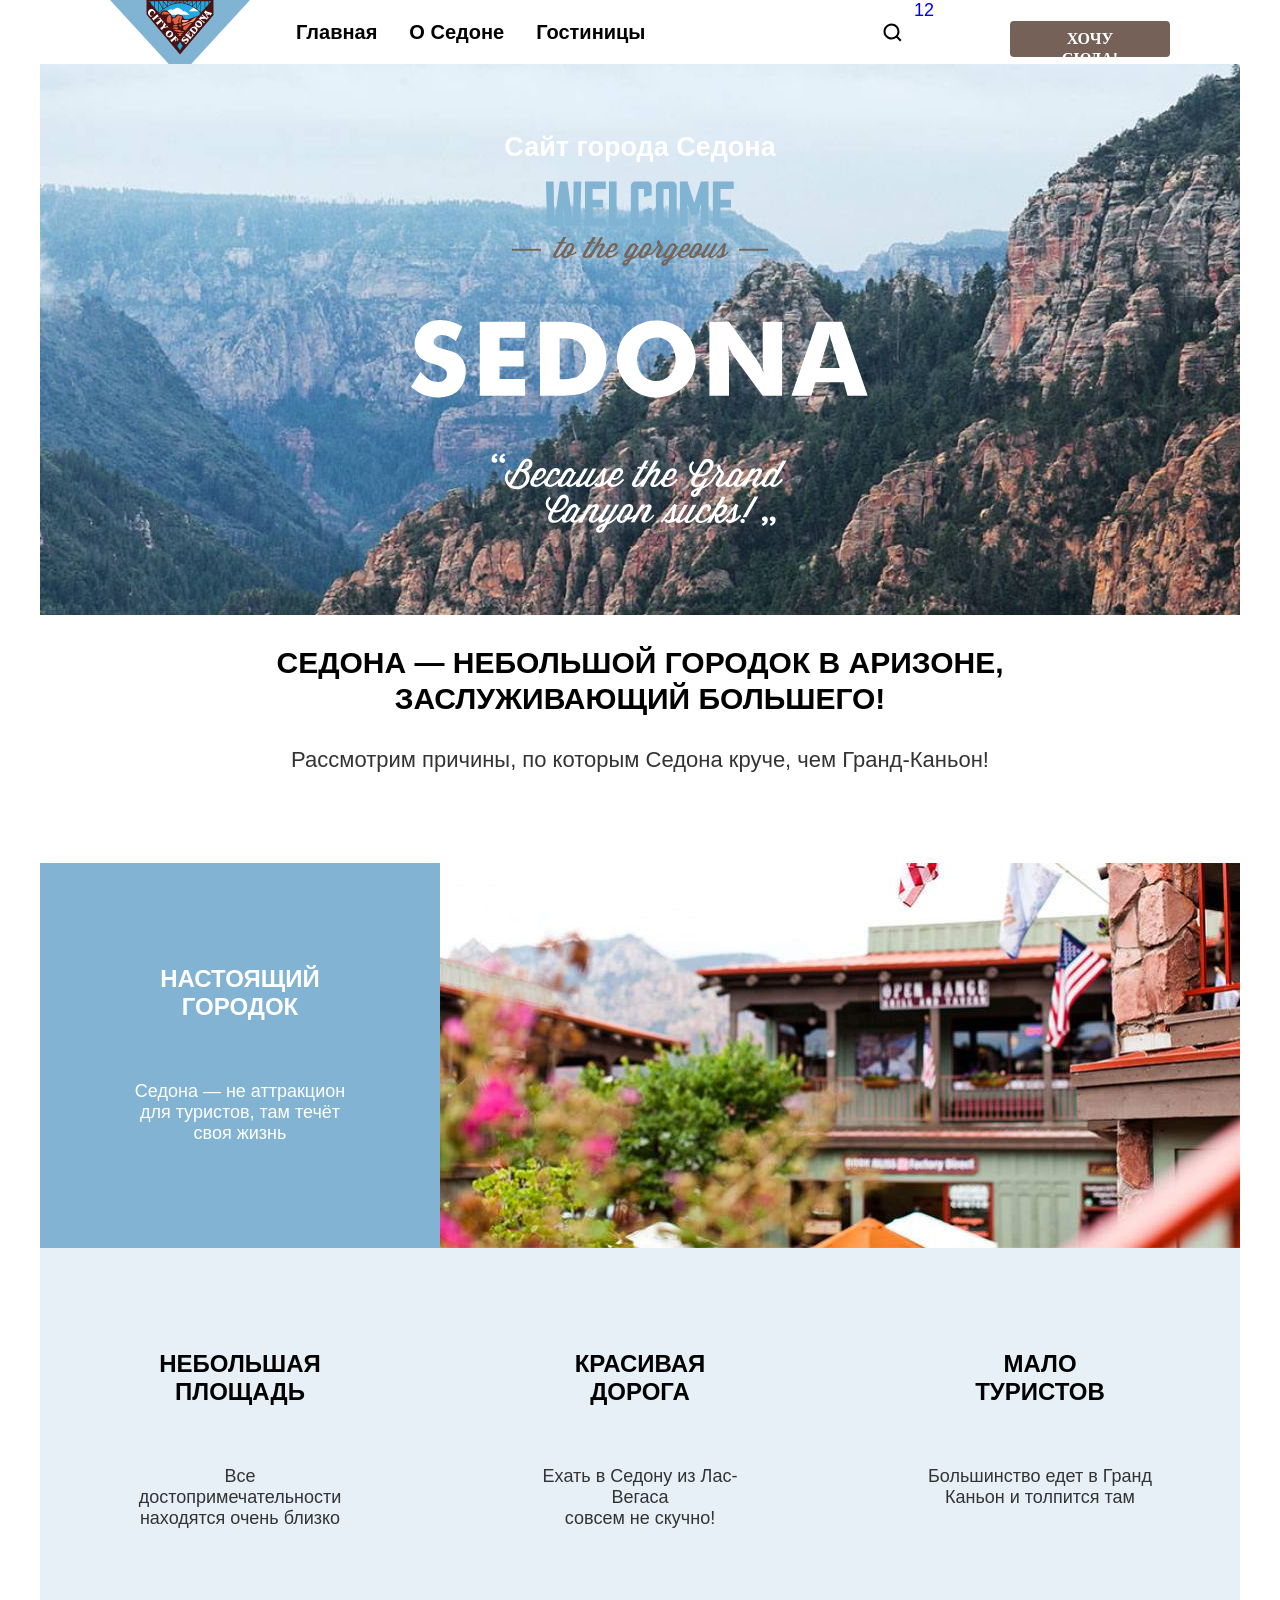
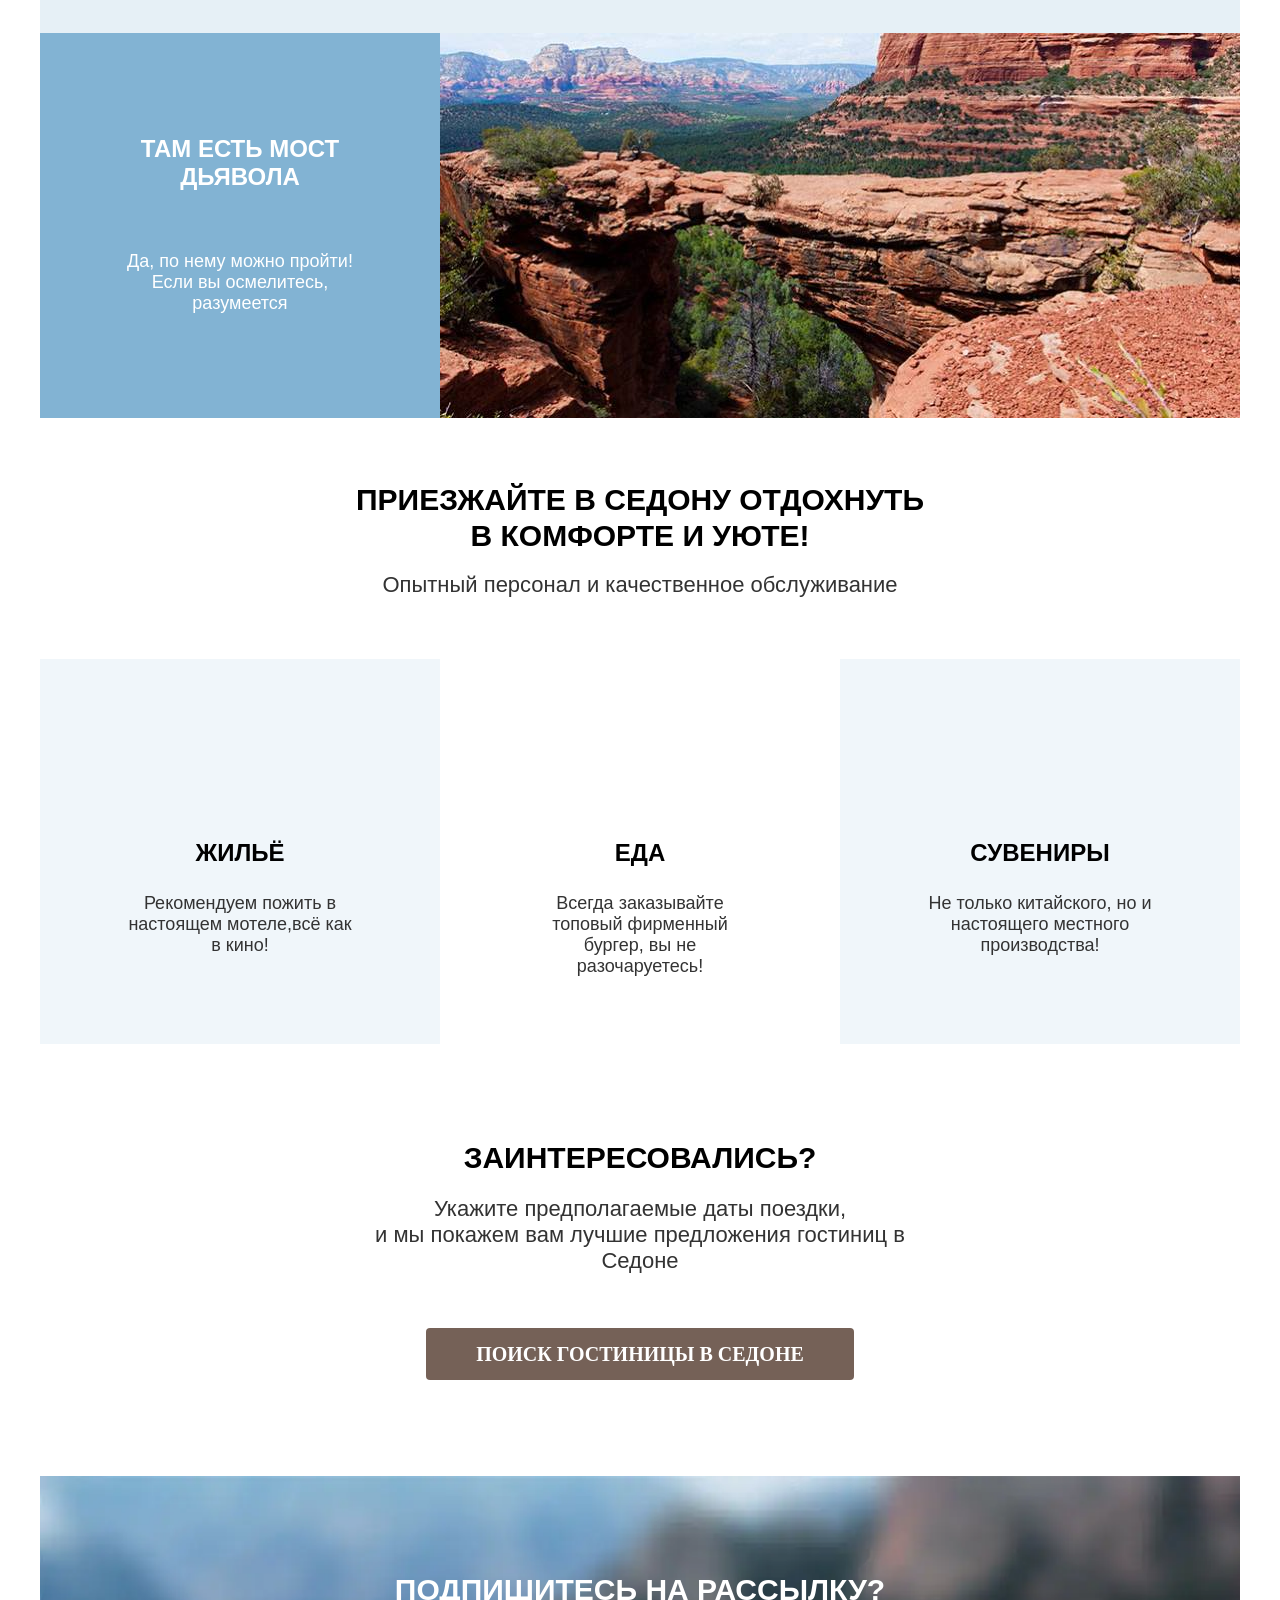
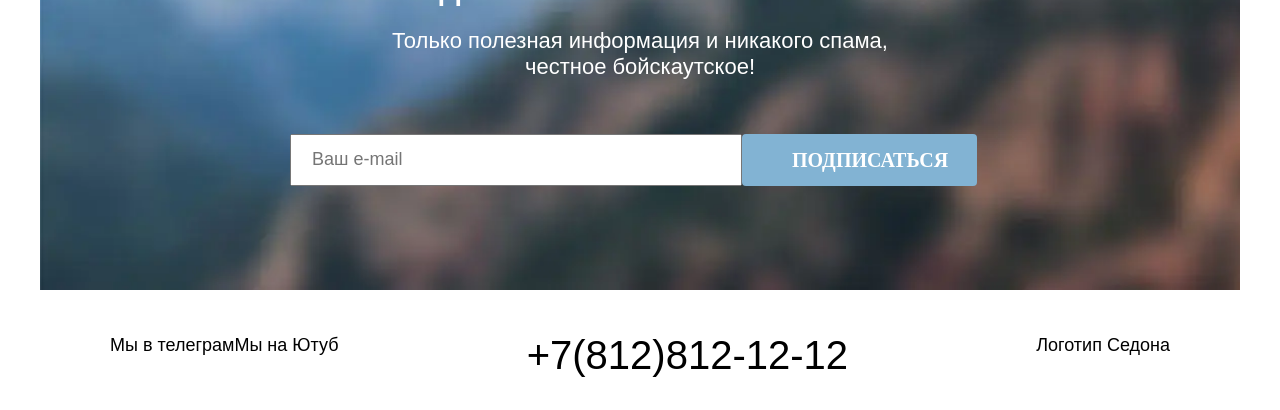
==== index.html @ 761ee935 "Add files via upload" ====
<!DOCTYPE html>
<html lang="ru">

  <head>
    <meta charset="utf-8">
    <title>HTML Academy: Седона</title>
    <link rel="stylesheet" href="styles/styles.css">
  </head>

  <body>

    <!-- Шапка -->

    <div class="page-container">
      <header class="page-header coll">
        <nav class="navigation">
          <a class="header-logo" href="index.html">
            <img class="header-logo-pic" src="images/logo.svg" alt="Логотип Седона" width="138" height="64"></a>

          <!-- навигация -->

          <ul class="navigation-list">
            <li class="navigation-item">
              <a class="navigation-link" href="index.html">Главная</a>
            </li>
            <li class="navigation-item">
              <a class="navigation-link" href="#">О Седоне</a>
            </li>
            <li class="navigation-item">
              <a class="navigation-link" href="catalog.html">Гостиницы</a>
            </li>
          </ul>
          <ul class="navigation-list navigation-user">
            <li>
              <a class="nav navigation-item-search" href="#">
                <span class="visually-hidden">Поиск</span>
              </a>
            </li>
            <li>
              <a class="nav navigation-item-favorite" href="#">
                <span class="navigation-item">12</span>
                <span class="visually-hidden">Избранное</span>
                <span class="visually-hidden">отелей</span>
              </a>
            </li>
          </ul>
        </nav>
        <a class="navigation-button" href="#">Хочу сюда!</a>

      </header>

      <!-- ГЛАВНАЯ-->


      <main class=" main-index main-container">
        <section class="sedona-city">
          <h1 class="visualy-hidden">Сайт города Седона</h1>
          <img class="background-text" src="images/welcometosedona.svg" width="458" height="352"
            alt="Welcome to the gorgeous Sedona, because the Grand Canyon sucks!">
        </section>

        <!-- Причины-->

        <section class="advantages">
          <h2 class="visually-hidden">Преимущества</h2>
          <p class="advantages-title">Седона — небольшой городок в Аризоне,<br>
            заслуживающий большего!</p>
          <p class="advantages-text">Рассмотрим причины, по которым Седона круче, чем Гранд-Каньон!
          </p>
          <ul class="advantages-list">
            <li class="advantages-item">
              <div class="advantages-wrapper">
                <h3 class="advantages-title-sedona">Настоящий городок</h3>
                <p class="advantages-description-title">Седона — не аттракцион для туристов, там течёт своя жизнь</p>
              </div>
              <img class="advantages-picture" src="images/real-city.jpeg" width="800" height="385"
                alt="часть города Седона">
            </li>

            <li class="advantages-item-sedona">
              <div class="advantages-wrapper">
                <h3 class="advantages-sedona">Небольшая площадь</h3>
                <p class="advantages-description">Все достопримечательности<br>находятся очень близко</p>
              </div>
            </li>
            <li class="advantages-item-sedona">
              <div class="advantages-wrapper">
                <h3 class="advantages-sedona">Красивая<br>дорога</h3>
                <p class="advantages-description">Ехать в Седону из Лас-Вегаса<br>совсем не скучно!</p>
              </div>
            </li>

            <li class="advantages-item-sedona">
              <div class="advantages-wrapper">
                <h3 class="advantages-sedona">Мало<br>туристов</h3>
                <p class="advantages-description">Большинство едет в Гранд<br>Каньон и толпится там</p>
              </div>
            </li>

            <li class="advantages-item">
              <div class="advantages-wrapper">
                <h3 class="advantages-title-sedona">Там есть мост дьявола</h3>
                <p class="advantages-description-title">Да, по нему можно пройти!<br>Если вы осмелитесь,<br>разумеется
                </p>
              </div>
              <img class="advantages-picture" src="images/hillsSedona.jpeg" alt="фото каньона" width="800" height="385">
            </li>
          </ul>
        </section>

        <!-- СЕРВИС-->

        <section class="service">
          <h2 class="visually-hidden">Сервис в Седоне</h2>
          <p class="title-call">Приезжайте в Седону отдохнуть<br>в комфорте и уюте!</p>
          <p class="description-call">Опытный персонал и качественное обслуживание</p>
          <ul class="recommend-list">
            <li class="recommend-item">

                <h3 class="recommend-item-list">Жильё</h3>
                <p class="recommend-list-list">Рекомендуем пожить в настоящем мотеле,всё как в кино!</p>

            </li>
            <li class="recommend-item item">

                <h3 class="recommend-item-list">Еда</h3>
                <p class="recommend-list-list">Всегда заказывайте топовый фирменный бургер, вы не разочаруетесь!</p>

            </li>
            <li class="recommend-item">

                <h3 class="recommend-item-list">Сувениры</h3>
                <p class="recommend-list-list">Не только китайского, но и настоящего местного производства!</p>

            </li>
          </ul>
        </section>
        <!-- ПОИСК ГОСТИННИЦ-->


        <section class="interested coll">
          <h2 class="interested-title">Заинтересовались?</h2>
          <p class="interested-text">Укажите предполагаемые даты поездки,<br>и мы покажем вам лучшие предложения
            гостиниц в Седоне</p>
          <button class="button button-search" type="button">Поиск гостиницы в Седоне</button>
        </section>


        <!--ПОДПИСКА НА РАССЫЛКУ-->


        <section class="section-mail section-mail-index">
          <h2 class="mail-title">Подпишитесь на рассылку?</h2>
          <p class="mail-text mail-text-index">Только полезная информация и никакого спама,<br>честное бойскаутское!</p>
          <form class="subscribe-mail" action="https://echo.htmlacademy.ru/" method="post">
            <label class="visually-hidden" for="newsletter-email">Введите ваш e-mail</label>
            <input class="field-email" placeholder="Ваш e-mail" type="email" name="newsletter-email"
              id="newsletter-email" required>
            <button class="button newsletter-button" type="submit">Подписаться</button>
          </form>

        </section>
      </main>


      <!-- ПОДВАЛ-->


      <footer class="page-footer coll">
        <ul class="footer-social-list">
          <li class="footer-social-item">
            <a class="social-footer" href="https://vk.com/htmlacademy">
              <span class="visually-hidden">Мы вконтакте</span>
            </a>
          </li>
          <li class="footer-social-item">
            <a class="social-footer" href=" https://t.me/htmlacademy">
              <span class="visually_hidden">Мы в телеграм</span>
            </a>
          </li>
          <li class="footer-social_item">
            <a class="social-footer" href=" https://www.youtube.com/channel/UChUxTMjJGo-JDRY8pNTGL2g">
              <span class="visually_hidden">Мы на Ютуб</span>
            </a>
          </li>
        </ul>
        <a class="phone-number" href="tel:+78128121212">+7(812)812-12-12</a>
        <a class="page-footer-link" href="https://htmlacademy.ru/intensive/htmlcss">
          <span class="visually_hidden">Логотип Седона</span>
        </a>
      </footer>
    </div>
  </body>

</html>
---- styles/styles.css ----
@font-face {

  font-family: "PT Sans";
  font-style: normal;
  font-weight: 400;
  src: url("../fonts/ptsans-400.woff2")format("woff2");
  font-display: swap;
}

@font-face {
  font-family: "PT Sans";
  font-style: normal;
  font-weight: 700;
  src: url("../fonts/ptsans-700.woff2") format("woff2");
  font-display: swap;
}

html {
  height: 100%
}

body {
  margin: 0;
  min-height: 100%;
  font-family: "PT Sans", sans-serif;
  font-size: 18px;
  line-height: 21px;
  color: #000000;
  background-color: #ffffff;

}

* {
  box-sizing: border-box;
}

.visually-hidden {
  position: absolute;
  width: 1px;
  height: 1px;
  margin: -1px;
  padding: 0;
  border: 0;
  clip: rect(0 0 0 0);
  overflow: hidden;
}

.coll {
  padding-right: 70px;
  padding-left: 70px;
}

.page-container {
  display: flex;
  flex-direction: column;
  width: 1200px;
  min-height: 100%;
  margin: 0 auto;
}

.main-container .main-index {
  color: #ffffff;
  flex-grow: 1;
  display: flex;
  margin: 0 auto;
  width: 1200px;

}


/*Хэдер*/

.page-header {
  color: #000000;
  background: #FFFFFF;
  display: flex;
  width: 100%;
  align-items: center;

}


.page-header a {
  text-decoration: none;
}

.header-logo {
  display: block;
  margin-right: 30px;
  height: 64px;
}


.header-logo-pic {
  display: block;
  width: 140px;
  height: 70px;
  object-fit: contain;
}

.background-text {
  display: block;
  width: 458px;
  height: 352px;
  margin: 0 auto;

}

/*навигация*/

.navigation {
  display: flex;
  margin: 0;
  padding: 0;
  width: 880px;

}

.navigation-list {
  display: flex;
  flex-wrap: wrap;
  max-width: 600px;
  margin: 0;
  padding: 0;
  list-style: none;
}

.navigation-list .navigation-user {
  min-width: 20px;
  min-height: 20px;
  padding: 22px 12px;
  background-repeat: no-repeat;
  background-position: center;
}

.navigation-user {
  width: 120px;
  max-width: 180px;
  margin-left: auto;

}


.navigation-link {
  display: block;
  font-size: 20px;
  line-height: 24px;
  font-weight: 700;
  color: #000000;
  text-align: center;
  text-decoration: none;
  padding: 20px 16px;
}

.navigation-icon {
  position: absolute;
  top: 0;
  right: 0;
  bottom: 0;
  left: 0;
  margin: auto;
  fill: #dbdbdb;
}

.nav {
  display: block;
  width: 44px;
  height: 64px;
  margin: 0;
  margin-left: auto;
}

.navigation-item-search {

  background-image: url("../images/search.svg");
  background-repeat: no-repeat;
  background-position: center;
}

.navigation-item-favorite {
  display: block;
  background-image: url("../images/heart.svg");
  background-repeat: no-repeat;
  background-position: center;
}

/*Хочу Сюда*/

.navigation-button {
  display: block;
  font-family: "PT Sans";
  background-color: #756157;
  color: #ffffff;
  text-decoration: none;
  font-size: 16px;
  line-height: 20px;
  text-align: center;
  font-weight: 700;
  text-transform: uppercase;
  width: 160px;
  height: 36px;
  padding: 8px 34px;
  margin-top: 14px;
  border-radius: 4px;
  margin-left: auto;

}



/*Фото седона*/

.sedona-city {
  display: block;
  color: #ffffff;
  background-color: #253239;
  background-image: url("../images/mainpic.jpeg");
  background-size: cover;
  background-repeat: no-repeat;
  text-align: center;
  padding: 51px 0 82px;
  margin: 0 auto;
}


/*Список преимуществ*/


.advantages-title {
  font-size: 30px;
  line-height: 36px;
  font-weight: 700;
  text-transform: uppercase;
  text-align: center;
}


.advantages-item {
  background-color: #82B3D3;
  display: flex;


}

.advantages-wrapper {
  width: 400px;
  height: 385px;
  margin: 0 auto;
  padding: 102px 85px
}

.advantages-list {
  margin: 0;
  padding: 0;
  display: flex;
  flex-wrap: wrap;
  justify-content: space-between;
  list-style-type: none;
}

.advantages-item-sedona {
  background-color: #83B3D333;
  color: #000000;
  font-size: 24px;
  font-weight: 700;
  line-height: 28px;
  text-align: center;
  text-transform: uppercase;
  width: 400px;
  height: 385px;
}

.advantages-sedona {
  color: #000000;
  font-size: 24px;
  font-weight: 700;
  line-height: 28px;
  text-align: center;
  text-transform: uppercase;
  margin-bottom: 60px;
  margin-top: 0;
}

.advantages-title-sedona {
  color: #ffffff;
  font-size: 24px;
  font-weight: 700;
  line-height: 28px;
  text-align: center;
  text-transform: uppercase;
  margin-bottom: 60px;
  margin-top: 0;
}

.advantages-text {
  color: #333333;
  font-size: 22px;
  line-height: 26px;
  text-align: center;
  margin-bottom: 90px;
}

.advantages-description {
  color: #333333;
  font-size: 18px;
  font-weight: 400;
  line-height: 21px;
  text-align: center;
  text-transform: none;
  margin: 0;
  padding: 0;
}

.advantages-description-title {
  color: #ffffff;
  font-size: 18px;
  line-height: 21px;
  text-align: center;
  margin-top: 0;
  margin-bottom: 0;
}


/*приезжайте отдохнуть*/

.title-call {
  color: #000000;
  font-size: 30px;
  line-height: 36px;
  font-weight: 700;
  text-align: center;
  text-transform: uppercase;
  padding: 0;
  margin-top: 64px;
  margin-bottom: 20px;
}

.description-call {
  color: #333333;
  font-size: 22px;
  font-weight: 26px;
  text-align: center;
  padding: 0;
  margin-top: 0;
  margin-bottom: 64px;
}

/*список рекомендаций*/


.recommend-list {
  display: flex;
  margin: 0;
  padding: 0;
  list-style: none;
}

.recommend-item {
  background-color: #83B3D31F;
  width: 400px;
  height: 385px;
  margin: 0;
  padding: 81px 85px;
}

.item {
  background-color: #ffffff;
}

.recommend-list-list {
  color: #333333;
  font-size: 18px;
  font-weight: 21px;
  text-align: center;
  margin: 0;
  padding: 0;
}

.recommend-item-list {

  font-size: 24px;
  font-weight: 28px;
  text-align: center;
  text-transform: uppercase;
  margin: 0;
  margin-top: 102px;
  margin-bottom: 30px;
}

/*Заинтересовались?*/

.interested {
  margin: 0 auto;
  width: 700px;
  padding-top: 96px;
  padding-bottom: 96px;
}


.interested-title {
  font-weight: 700;
  font-size: 30px;
  line-height: 36px;
  text-align: center;
  text-transform: uppercase;
  margin-top: 0;
  margin-bottom: 20px;
}

.interested-text {
  color: #333333;
  font-size: 22px;
  line-height: 26px;
  text-align: center;
  margin-top: 0;
  margin-bottom: 54px;
}

.button-search {
  display: block;
  font-family: "PT Sans";
  background-color: #756157;
  color: #ffffff;
  font-weight: 700;
  font-size: 20px;
  line-height: 36px;
  text-align: center;
  text-transform: uppercase;
  margin: 0 auto;
  padding: 8px 50px;
  border: none;
}



/* Подписка на рассылку */


.section-mail {
  display: block;
  background-color: #ffffff;
  padding-top: 96px;
  padding-bottom: 104px;
  text-align: center;

}



.section-mail-index {
  background-image: url("../images/backgroundmain.jpg");
  background-color: #404b50;
  color: #ffffff;
  background-size: cover;
  background-repeat: no-repeat;
}


.mail-title {
  font-weight: 700;
  font-size: 30px;
  line-height: 36px;
  text-align: center;
  text-transform: uppercase;
  margin-top: 0;
  margin-bottom: 20px;
}

.mail-text {
  color: #333333;
  font-size: 22px;
  line-height: 26px;
  text-align: center;
  margin-top: 0;
  margin-bottom: 54px;
}

.mail-text-index {
  color: #ffffff;
}

.subscribe-mail-catalog {
  font-weight: 700;
  font-size: 20px;
  line-height: 36px;
  text-align: center;
  text-transform: uppercase;
}

.field-email-catalog {
  color: #82B3D3;
  font-size: 18px;
  line-height: 24px;
  margin: 0 auto;
}


.subscribe-mail {

  display: flex;
  margin: 0 auto;
  color: #ffffff;
  font-weight: 700;
  font-size: 20px;
  line-height: 36px;
  text-align: center;
  text-transform: uppercase;
  width: 700px;
}

.field-email {

  padding: 12px 20px;
  font-family: inherit;
  color: #F2F2F2;
  font-size: 18px;
  line-height: 24px;
  width: 452px;
  height: 52px;
}

/*Кнопка подписаться*/

.newsletter-button {
  font-family: "PT Sans";
  color: #ffffff;
  background-color: #82B3D3;
  font-size: 20px;
  line-height: 36px;
  text-align: center;
  text-transform: uppercase;
  width: 235px;
  height: 52px;
  padding: 8px 50px;


}

/*Подвал*/

.page-footer {
  display: flex;
  justify-content: space-between;
  padding-bottom: 35px;
  padding-top: 45px;

}

.footer-social-list {
  display: flex;
  flex-wrap: wrap;
  list-style: none;
  margin: 0;
  padding: 0;
}

.page-footer a {
  color: #000000;
  text-decoration: none;
}


.phone-number {
  color: #000000;
  font-size: 40px;
  line-height: 40px;
  justify-content: center;
}




/*КАТАЛОГ*/

/* главная */


.page-container-catalog {
  background-image: url(../images/backgroundmain.jpg);
  background-color: #253239;
  color: #ffffff;
  background-size: cover;
  background-repeat: no-repeat;
  padding: 35px 70px 70px;
}

.inner-header-title {
  color: #ffffff;
  font-weight: 700;
  font-size: 60px;
  line-height: 78px;
  margin-top: 0;
  margin-bottom: 8px;

}

/* хлебные крошки */


.breadcrumbs {
  display: flex;
  flex-wrap: wrap;
  align-items: center;
  margin: 0;
  padding: 0;
  list-style: none;
}

.breadcrumbs-link {

  font-size: 16px;
  line-height: 21px;
  margin-right: 28px;

}


/* фильтры поиска жилья */

.filter-columns {
  display: flex;
  gap: 40px 70px;
  align-items: flex-start;

}


.filter-wrapper-right {
  justify-content: space-between;
  width: 549px;
  margin-left: auto;

}

.catalog-filter-title {
  font-size: 20px;
  font-weight: 700;
  line-height: 24px;
  padding-top: 40px;
  padding-bottom: 32px;

}


.catalog-products-list {
  list-style: none;
  margin: 0;
  padding: 0;
}

.catalog-item {
  font-size: 18px;
  line-height: 23px;
  margin-bottom: 16px;
}

.catalog-filter {
  display: flex;
  gap: 70px;

}

.catalog-filter-group {
  width: 228px;
  margin: 0;
  padding: 0;
  border: none;
}

.number {
  color: #000000;
  font-size: 18px;
  line-height: 24px;
  font-weight: 700;

}


/* НАЙДЕНО ГОСТИННИЦ */

.catalog-product {
  display: flex;
  justify-content: space-between;
  margin: 0;
  padding-top: 50px;
}

/*Кнопки каталога*/


.catalog-search {
  color: #000000;
  font-size: 30px;
  font-weight: 700;
  line-height: 36px;
  text-transform: uppercase;
  margin-top: 0;
  margin-right: auto;
}

.select-control {
  font-family: inherit;
  font-size: 18px;
  line-height: 21px;
  color: #333333;
  width: 292px;
  height: 49px;
  margin-right: 70px;
  padding: 14px 20px;
  background-repeat: no-repeat;
  border-radius: 4px;
}


/*список гостинниц*/


.product-card-list {
  padding: 50px 60px;
}


.product-list {
  display: grid;
  grid-template-columns: repeat(3, 340px);
  gap: 20px;
  list-style: none;
  margin: 0;
  padding: 0;
}

.product-card {
  display: grid;
  grid-template-columns: 140px 140px;
  grid-template-rows: 212px 1fr auto;
  gap: 16px 20px;
  border-radius: 4px;
  padding: 20px;

}

.product-card-title {
  color: #000000;
  font-size: 24px;
  font-weight: 700;
  line-height: 28px;
  text-decoration: none;
  margin: 0;
}

.product-card-name {
  margin: 0;
  font-size: 18px;
  font-weight: 400;
  line-height: 21px;

}

.product-card b {
  margin: 0;
  color: #333333;
  font-size: 18px;
  font-weight: 400;
  line-height: 21px;
  text-align: right;
}

.product-card h2 {
  color: #000000;
  text-decoration: none;
}

.product-card a {
  color: #ffffff;
  text-decoration: none;
  grid-column: 1/-1;
}

.rating {
  grid-column: 2 / 3;
  margin: 0;
  padding: 8px 22px;
  font-size: 16px;
  line-height: 20px;
  color: #333333;
  text-transform: uppercase;
  text-align: center;
  background-color: #E5E5E5;
  border-radius: 4px;
}


.card-img {
  display: block;
  width: 300px;
  height: 212px;
  object-fit: contain;
  order: -1;
}


/*кнопки отелей*/


.button {

  display: block;
  font-family: "PT Sans";
  font-weight: 700;
  color: #ffffff;
  text-decoration: none;
  text-transform: uppercase;
  border: none;
  border-radius: 4px;
  cursor: pointer;
}

.catalog-reset-btn {
  font-family: "PT Sans", sans-serif;
  font-size: 16px;
  line-height: 20px;
  padding: 8px 50px;
  background-color: transparent;
}

.catalog-submit-btn {
  display: block;
  padding: 8px 50px;
  font-family: "PT Sans", sans-serif;
  font-size: 16px;
  line-height: 20px;
  font-weight: 700;
  text-align: center;
  background-color: #82B3D3;
  text-transform: uppercase;
  text-decoration: none;
  border: none;
  cursor: pointer;
}



.hotel-details-button {
  display: block;
  font-family: "PT Sans";
  color: #ffffff;
  font-size: 16px;
  line-height: 20px;
  font-weight: 700;
  text-align: center;
  text-transform: uppercase;
  background-color: #756157;
  width: 140px;
  height: 36px;
  padding: 8px 26px;
  border: 0;
  grid-column-start: 2;
  grid-row-start: 4;

}

.catalog-form-button {
  display: flex;
  flex-direction: column;
  row-gap: 32px;
  width: 191px;
  margin-top: 56px;
}

.hotel-add-favorites {
  display: block;
  font-family: "PT Sans";
  color: #ffffff;
  background-color: #82B3D3;
  font-size: 16px;
  line-height: 20px;
  font-weight: 700;
  text-transform: uppercase;
  width: 140px;
  height: 36px;
  grid-column-start: 2;
  grid-row-start: 4;
}

.hotel-add-favorites-checked {
  display: block;
  font-family: "PT Sans";
  color: #ffffff;
  font-size: 16px;
  line-height: 20px;
  font-weight: 700;
  text-align: center;
  text-transform: uppercase;
  background-color: #7DB54F;
  width: 140px;
  height: 36px;
}


/*ПАГИНАЦИЯ*/
.pagination {
  display: flex;
  flex-wrap: wrap;
  margin: 0;
  padding: 0;
  color: #ffffff;
  list-style: none;
}

.pagination-link {
  display: block;
  box-sizing: border-box;
  min-width: 60px;
  height: 60px;
  padding: 12px 10px;
  font-size: 20px;
  line-height: 36px;
  font-weight: 700;
  color: var(--text-color-contrast);
  text-decoration: none;
  text-align: center;
  border-radius: 4px;
  background-color: #82B3D3;

}

.pagination-link-current {
  background-color: #f2f2f2;
}

.pagination-item {
  margin: 0;
  padding: 0;
  margin-right: 8px;
}
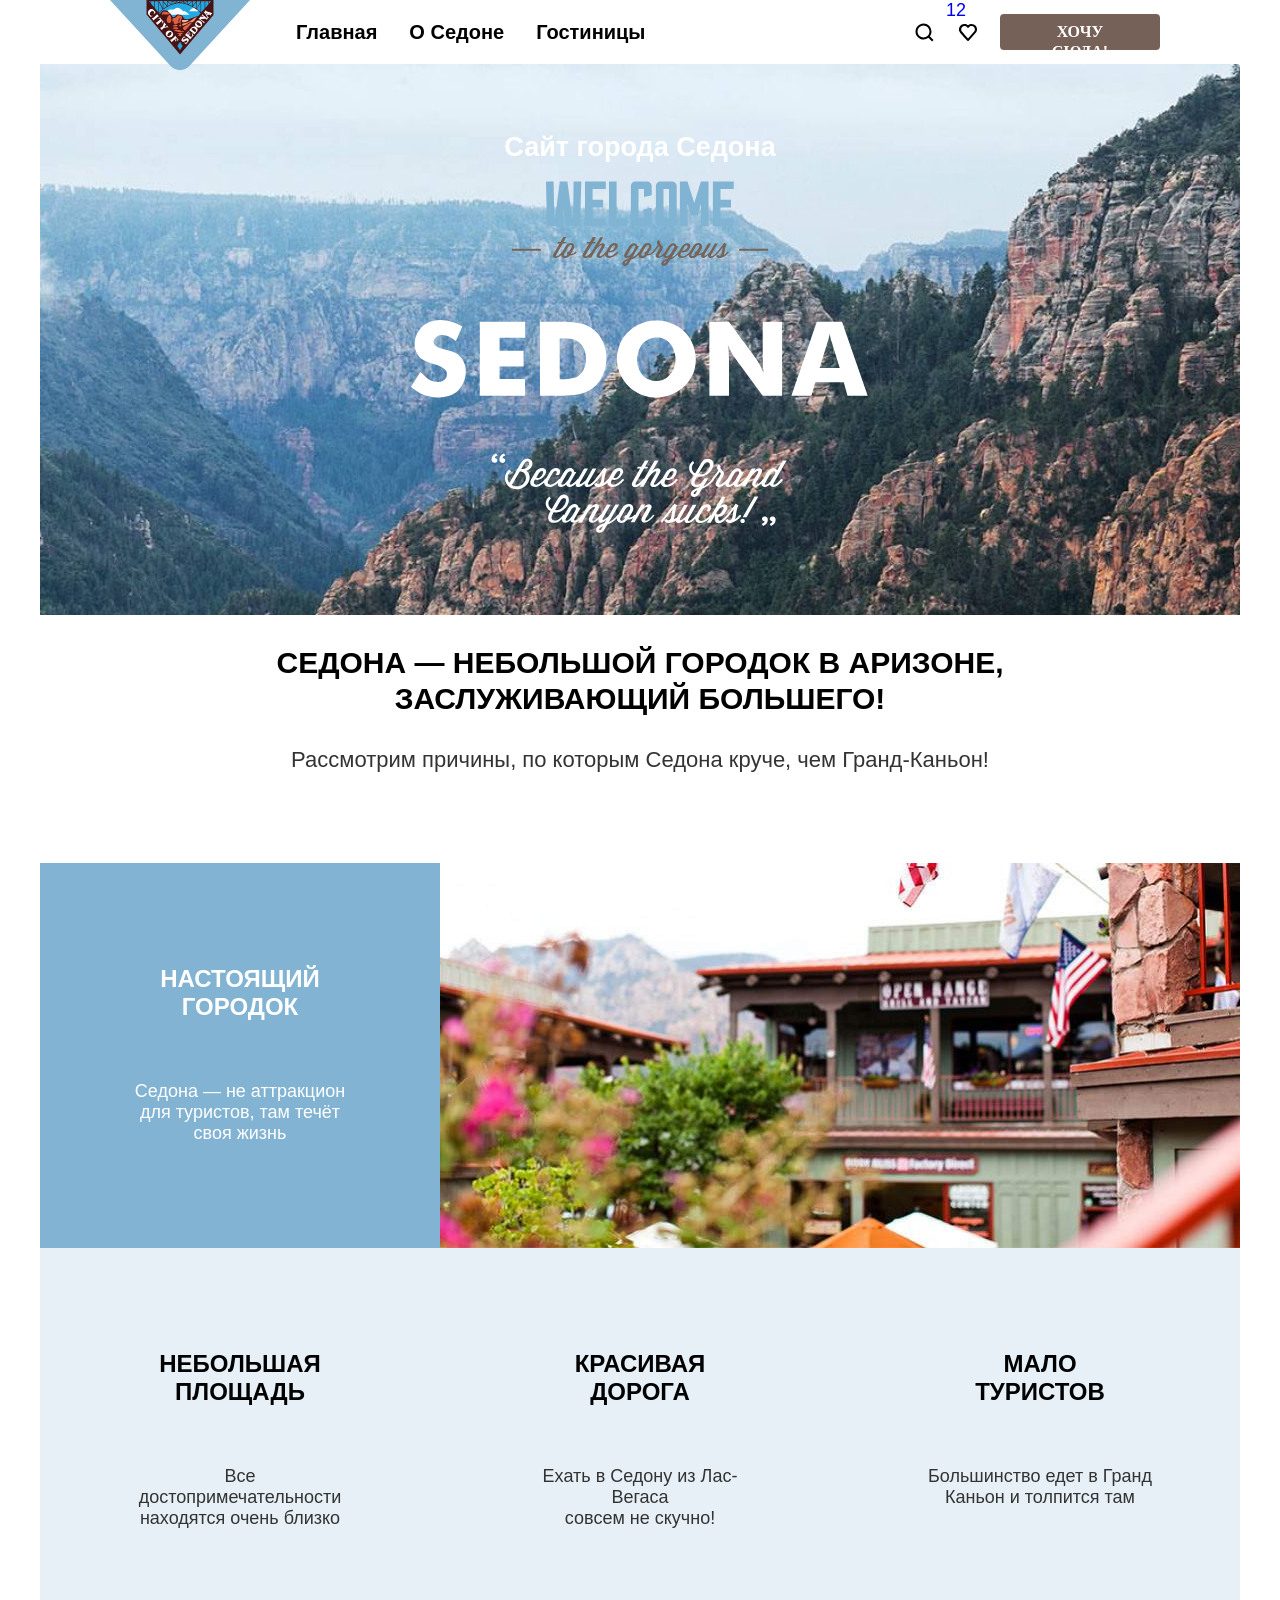
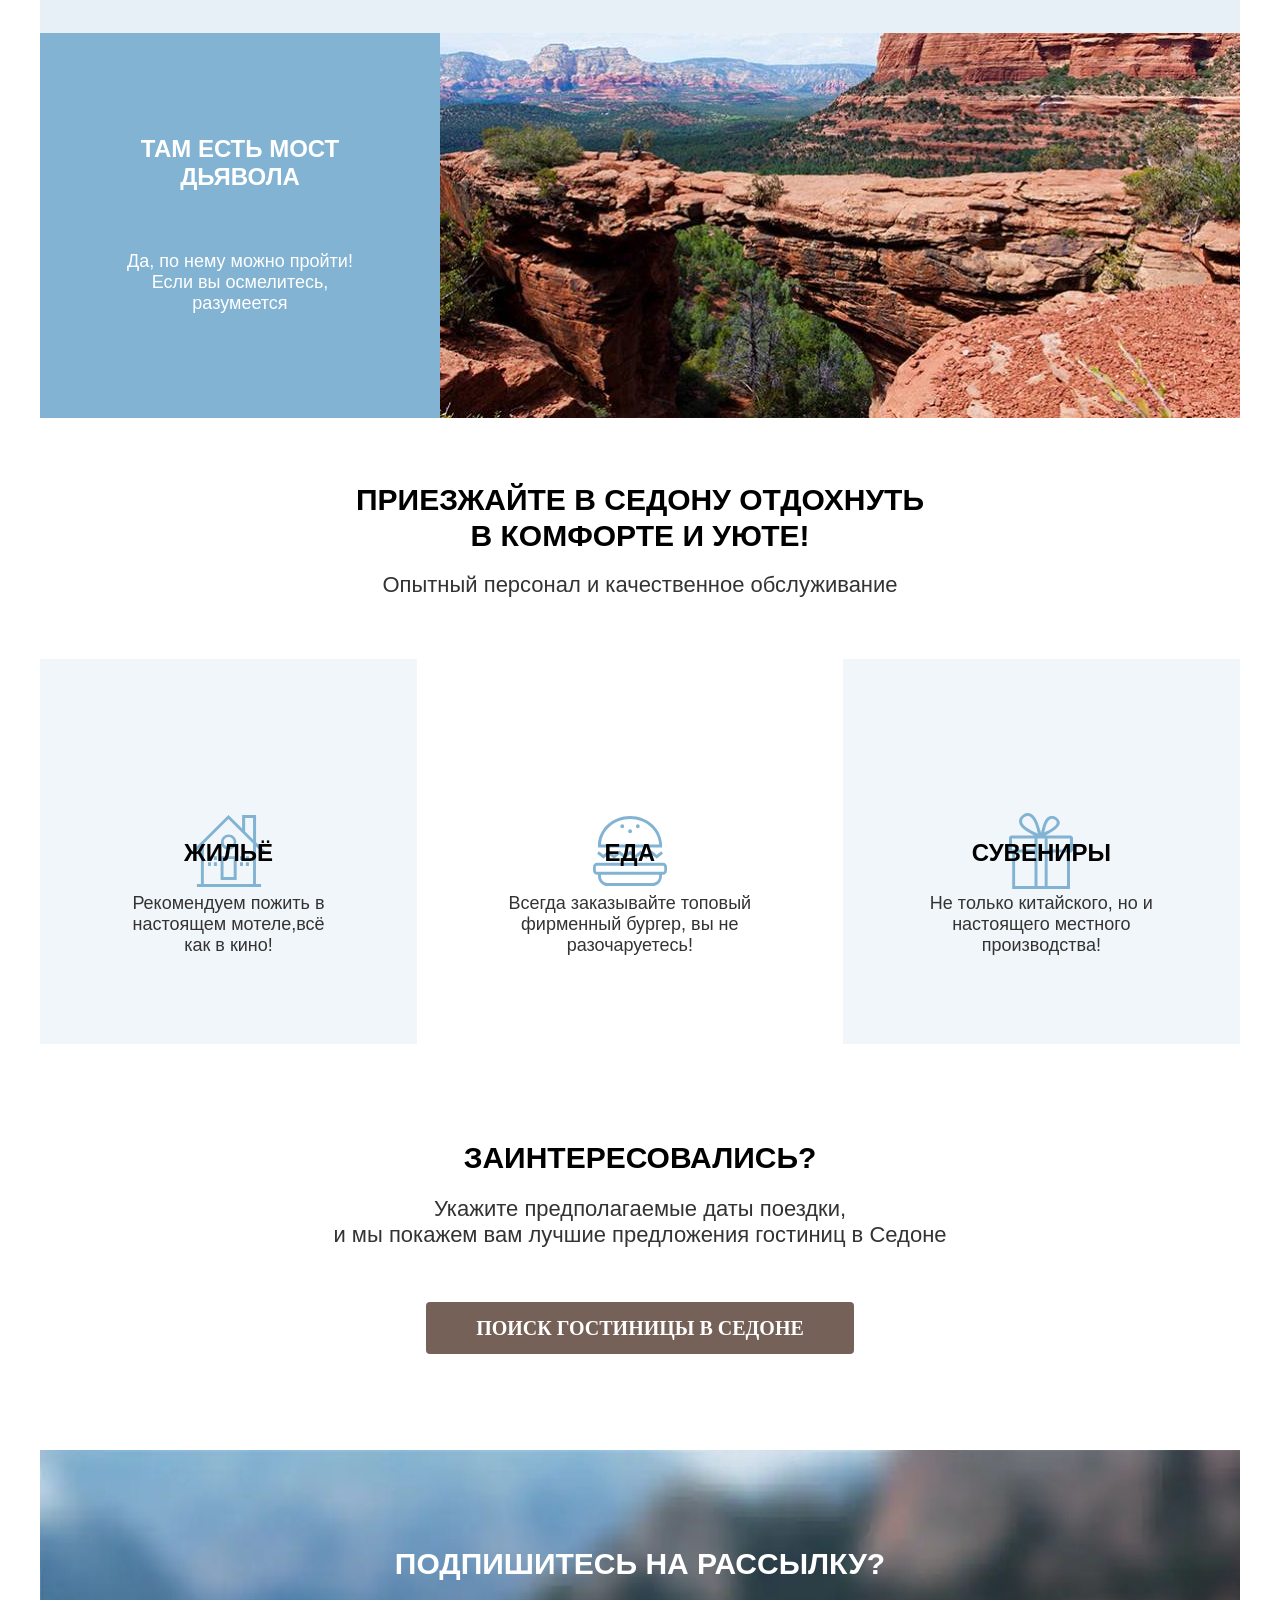
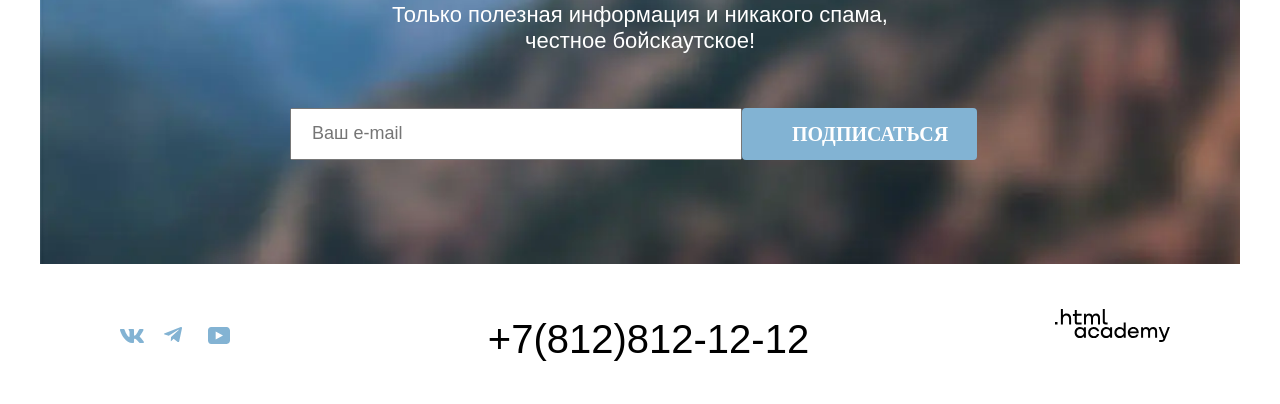
==== commit ebf4286a: "добавляет разметку страниц на гридах и дек.эл." ====
--- a/index.html
+++ b/index.html
@@ -70,7 +70,9 @@
           <ul class="advantages-list">
             <li class="advantages-item">
               <div class="advantages-wrapper">
-                <h3 class="advantages-title-sedona">Настоящий городок</h3>
+                <h3 class="advantages-title-sedona">Настоящий городок
+
+                </h3>
                 <p class="advantages-description-title">Седона — не аттракцион для туристов, там течёт своя жизнь</p>
               </div>
               <img class="advantages-picture" src="images/real-city.jpeg" width="800" height="385"
@@ -115,22 +117,22 @@
           <p class="title-call">Приезжайте в Седону отдохнуть<br>в комфорте и уюте!</p>
           <p class="description-call">Опытный персонал и качественное обслуживание</p>
           <ul class="recommend-list">
-            <li class="recommend-item">
-
-                <h3 class="recommend-item-list">Жильё</h3>
-                <p class="recommend-list-list">Рекомендуем пожить в настоящем мотеле,всё как в кино!</p>
-
-            </li>
-            <li class="recommend-item item">
-
-                <h3 class="recommend-item-list">Еда</h3>
-                <p class="recommend-list-list">Всегда заказывайте топовый фирменный бургер, вы не разочаруетесь!</p>
-
-            </li>
-            <li class="recommend-item">
-
-                <h3 class="recommend-item-list">Сувениры</h3>
-                <p class="recommend-list-list">Не только китайского, но и настоящего местного производства!</p>
+            <li class="recommend-item recommend-home">
+
+              <h3 class="recommend-item-list">Жильё</h3>
+              <p class="recommend-list-list">Рекомендуем пожить в настоящем мотеле,всё как в кино!</p>
+
+            </li>
+            <li class="recommend-item item recommend-food">
+
+              <h3 class="recommend-item-list">Еда</h3>
+              <p class="recommend-list-list">Всегда заказывайте топовый фирменный бургер, вы не разочаруетесь!</p>
+
+            </li>
+            <li class="recommend-item recommend-gift">
+
+              <h3 class="recommend-item-list">Сувениры</h3>
+              <p class="recommend-list-list">Не только китайского, но и настоящего местного производства!</p>
 
             </li>
           </ul>
@@ -140,8 +142,7 @@
 
         <section class="interested coll">
           <h2 class="interested-title">Заинтересовались?</h2>
-          <p class="interested-text">Укажите предполагаемые даты поездки,<br>и мы покажем вам лучшие предложения
-            гостиниц в Седоне</p>
+          <p class="interested-text">Укажите предполагаемые даты поездки,<br>и мы покажем вам лучшие предложения гостиниц в Седоне</p>
           <button class="button button-search" type="button">Поиск гостиницы в Седоне</button>
         </section>
 
@@ -169,24 +170,38 @@
       <footer class="page-footer coll">
         <ul class="footer-social-list">
           <li class="footer-social-item">
-            <a class="social-footer" href="https://vk.com/htmlacademy">
+            <a class="social-footer social-footer-vk" href="https://vk.com/htmlacademy">
+              <svg xmlns="http://www.w3.org/2000/svg" width="24" height="14" fill="none" viewBox="0 0 24 14">
+                <path fill="#83b3d3" fill-rule="evenodd"
+                  d="M23.45.95c.17-.55 0-.95-.8-.95h-2.62c-.67 0-.98.35-1.14.73 0 0-1.34 3.2-3.23 5.27-.61.6-.89.8-1.22.8-.17 0-.42-.2-.42-.74V.95c0-.66-.18-.95-.74-.95H9.15c-.42 0-.67.3-.67.6 0 .61.95.76 1.05 2.5v3.8c0 .84-.16.99-.5.99-.88 0-3.05-3.21-4.33-6.89-.25-.71-.5-1-1.17-1H.9C.15 0 0 .35 0 .73c0 .68.89 4.07 4.14 8.55C6.32 12.34 9.38 14 12.16 14c1.67 0 1.88-.37 1.88-1v-2.32c0-.73.16-.88.69-.88.38 0 1.05.2 2.61 1.67C19.11 13.22 19.4 14 20.41 14h2.62c.75 0 1.13-.37.91-1.1-.24-.72-1.09-1.77-2.21-3.02-.62-.7-1.53-1.47-1.81-1.86-.4-.49-.28-.7 0-1.14 0 0 3.2-4.43 3.53-5.93"
+                  clip-rule="evenodd" />
+              </svg>
               <span class="visually-hidden">Мы вконтакте</span>
             </a>
           </li>
           <li class="footer-social-item">
-            <a class="social-footer" href=" https://t.me/htmlacademy">
-              <span class="visually_hidden">Мы в телеграм</span>
+            <a class="social-footer social-footer-tg" href=" https://t.me/htmlacademy">
+              <svg xmlns="http://www.w3.org/2000/svg" width="18" height="16" fill="none" viewBox="0 0 18 16">
+                <path fill="#83b3d3"
+                  d="M16.79.1.84 6.25c-1.09.43-1.08 1.04-.2 1.31l4.1 1.28 9.47-5.98c.44-.27.85-.12.52.18L7.05 9.96l-.28 4.22c.41 0 .6-.19.83-.41l1.99-1.93 4.13 3.05c.77.42 1.31.2 1.5-.7l2.72-12.8c.28-1.12-.43-1.62-1.16-1.3" />
+              </svg>
+              <span class="visually-hidden">Мы в телеграм</span>
             </a>
           </li>
           <li class="footer-social_item">
-            <a class="social-footer" href=" https://www.youtube.com/channel/UChUxTMjJGo-JDRY8pNTGL2g">
-              <span class="visually_hidden">Мы на Ютуб</span>
+            <a class="social-footer social-footer-yt" href=" https://www.youtube.com/channel/UChUxTMjJGo-JDRY8pNTGL2g">
+              <svg xmlns="http://www.w3.org/2000/svg" width="22" height="17" fill="none" viewBox="0 0 22 17">
+                <path fill="#83b3d3"
+                  d="M18.6 0H3.18C1.31 0 0 1.6 0 3.4v10.1C0 15.4 1.31 17 3.17 17h15.66c1.64 0 3.17-1.6 3.17-3.4V3.4C21.78 1.6 20.47 0 18.6 0M7.67 12.54V4.46L15 8.5z" />
+              </svg>
+              <span class="visually-hidden">Мы на Ютуб</span>
             </a>
           </li>
         </ul>
         <a class="phone-number" href="tel:+78128121212">+7(812)812-12-12</a>
         <a class="page-footer-link" href="https://htmlacademy.ru/intensive/htmlcss">
-          <span class="visually_hidden">Логотип Седона</span>
+        <svg xmlns="http://www.w3.org/2000/svg" width="115" height="33" fill="none" viewBox="0 0 115 33"><path fill="#000" d="M0 12.9v2.6h2.5v-2.6zM11.6 4.5c-1.6 0-2.8.7-3.6 1.7h-.1V0h-2v15.5h2v-5.3c0-2.1 1.3-3.6 3.3-3.6 1.8 0 2.9 1.4 2.9 3.2v5.7h2V9.4c.1-3-1.8-4.9-4.5-4.9M26.6 4.8h-4.8V1.1h-2v3.8h-1.9v2h1.9v6c0 1.7 1 2.7 2.7 2.7h4.1v-2h-3.7c-.7 0-1.1-.4-1.1-1.1V6.8h4.8zM41.1 4.6c-1.6 0-2.9.8-3.5 2.1h-.1c-.6-1.2-1.8-2.1-3.4-2.1-1.4 0-2.5.8-3.1 1.8h-.1V4.8H29v10.6h2V10c0-2 1-3.5 2.6-3.5 1.5 0 2.4 1 2.4 2.6v6.3h2V9.8c0-2.4 1.4-3.3 2.6-3.3 1.5 0 2.4 1 2.4 2.6v6.3h2V8.9c.1-2.5-1.4-4.3-3.9-4.3M47.8 12.7c0 1.7 1 2.7 2.8 2.7h2v-2h-1.7c-.7 0-1.1-.4-1.1-1.1V0h-2zM28.9 19.7c-.9-1.1-2.2-1.8-3.9-1.8-3.1 0-5.4 2.3-5.4 5.6s2.3 5.6 5.4 5.6c1.8 0 3-.8 3.8-1.9h.1v1.6h2V18.2h-2zm-3.6 7.4c-2.2 0-3.6-1.6-3.6-3.6s1.4-3.6 3.6-3.6 3.6 1.6 3.6 3.6c0 1.9-1.4 3.6-3.6 3.6M44.2 22c-.5-2.4-2.6-4.1-5.4-4.1a5.4 5.4 0 0 0-5.6 5.6c0 3.1 2.2 5.6 5.6 5.6 2.8 0 4.9-1.8 5.4-4.2h-2.1a3.4 3.4 0 0 1-3.3 2.3c-2.2 0-3.6-1.6-3.6-3.6s1.4-3.6 3.6-3.6c1.6 0 2.8 1 3.3 2.2h2.1zM55.1 19.7c-.9-1.1-2.2-1.8-3.9-1.8-3.1 0-5.4 2.3-5.4 5.6s2.3 5.6 5.4 5.6c1.8 0 3-.8 3.8-1.9h.1v1.6h2V18.2h-2zm-3.6 7.4c-2.2 0-3.6-1.6-3.6-3.6s1.4-3.6 3.6-3.6 3.6 1.6 3.6 3.6c0 1.9-1.5 3.6-3.6 3.6M68.7 19.8c-.9-1.1-2.2-1.9-3.9-1.9-3.1 0-5.4 2.3-5.4 5.6s2.2 5.6 5.4 5.6c1.7 0 3-.8 3.8-1.8h.1v1.5h2V13.4h-2zm-3.6 7.3c-2.2 0-3.6-1.6-3.6-3.6s1.4-3.6 3.6-3.6 3.6 1.6 3.6 3.6c-.1 2-1.5 3.6-3.6 3.6M78.3 17.9c-3.3 0-5.5 2.5-5.5 5.6 0 3 2.1 5.6 5.5 5.6 2.5 0 4.5-1.3 5.2-3.6h-2.1c-.5 1-1.6 1.6-3 1.6-1.9 0-3.3-1.3-3.4-2.9h8.8c.2-3.6-2-6.3-5.5-6.3m0 1.9c1.7 0 3 1 3.3 2.6h-6.5c.3-1.5 1.5-2.6 3.2-2.6M98.2 17.9c-1.6 0-2.9.8-3.6 2h-.1c-.6-1.2-1.8-2-3.4-2-1.4 0-2.5.7-3.1 1.8v-1.5h-1.9v10.6h2v-5.4c0-2 1-3.4 2.6-3.5 1.5 0 2.4 1 2.4 2.6v6.3h2v-5.6c0-2.4 1.4-3.3 2.6-3.3 1.5 0 2.4 1 2.4 2.6v6.3h2v-6.5c.1-2.6-1.4-4.4-3.9-4.4M109.4 27l-3.6-8.9h-2.2l4.8 11.6c-.3.9-.7 1.2-1.7 1.2h-2.5v2h2.5c1.8 0 2.8-.8 3.5-2.6l4.7-12.2h-2.1z"/></svg>
+          <span class="visually-hidden">Логотип Седона</span>
         </a>
       </footer>
     </div>
--- a/styles/styles.css
+++ b/styles/styles.css
@@ -92,6 +92,7 @@
 
 
 .header-logo-pic {
+  position: relative;
   display: block;
   width: 140px;
   height: 70px;
@@ -134,7 +135,6 @@
 }
 
 .navigation-user {
-  width: 120px;
   max-width: 180px;
   margin-left: auto;
 
@@ -142,6 +142,7 @@
 
 
 .navigation-link {
+  position: relative;
   display: block;
   font-size: 20px;
   line-height: 24px;
@@ -166,8 +167,7 @@
   display: block;
   width: 44px;
   height: 64px;
-  margin: 0;
-  margin-left: auto;
+  margin-right: auto;
 }
 
 .navigation-item-search {
@@ -200,7 +200,7 @@
   width: 160px;
   height: 36px;
   padding: 8px 34px;
-  margin-top: 14px;
+  margin: 0 auto;
   border-radius: 4px;
   margin-left: auto;
 
@@ -292,6 +292,8 @@
   margin-top: 0;
 }
 
+
+
 .advantages-text {
   color: #333333;
   font-size: 22px;
@@ -357,10 +359,36 @@
 
 .recommend-item {
   background-color: #83B3D31F;
-  width: 400px;
   height: 385px;
   margin: 0;
   padding: 81px 85px;
+
+}
+
+.recommend-home {
+
+  position: relative;
+  background-image: url("../images/home.svg");
+  background-repeat: no-repeat;
+  background-size: 75px 72px;
+  background-position: center;
+
+
+}
+
+.recommend-food {
+  background-image: url("../images/food.svg");
+  background-repeat: no-repeat;
+  background-position: center;
+  background-size: 74px 70px;
+}
+
+.recommend-gift {
+
+  background-image: url("../images/present.svg");
+  background-repeat: no-repeat;
+  background-position: center;
+  background-size: 64px 76px;
 }
 
 .item {
@@ -391,7 +419,6 @@
 
 .interested {
   margin: 0 auto;
-  width: 700px;
   padding-top: 96px;
   padding-bottom: 96px;
 }
@@ -550,7 +577,6 @@
   display: flex;
   flex-wrap: wrap;
   list-style: none;
-  margin: 0;
   padding: 0;
 }
 
@@ -561,10 +587,12 @@
 
 
 .phone-number {
+  display: block;
   color: #000000;
   font-size: 40px;
   line-height: 40px;
   justify-content: center;
+  margin: auto;
 }
 
 
@@ -667,14 +695,41 @@
   border: none;
 }
 
+.social-footer {
+  display: block;
+  background-color: #ffffff;
+  background-repeat: no-repeat;
+  background-position: center;
+  background-size: 47px 40px;
+  padding-left: 10px;
+  padding-right: 10px;
+  width: 44px;
+  height: 24px;
+
+}
+
 .number {
+  display: block;
   color: #000000;
   font-size: 18px;
   line-height: 24px;
   font-weight: 700;
-
-}
-
+  max-width: 500px;
+  width: 331px;
+  height: 40px;
+  text-decoration: none;
+
+}
+
+.page-footer-link {
+
+  display: block;
+  background-color: #ffffff;
+  background-repeat: no-repeat;
+  background-position: center;
+  background-size: 115px 33px;
+  margin: 0;
+}
 
 /* НАЙДЕНО ГОСТИННИЦ */
 
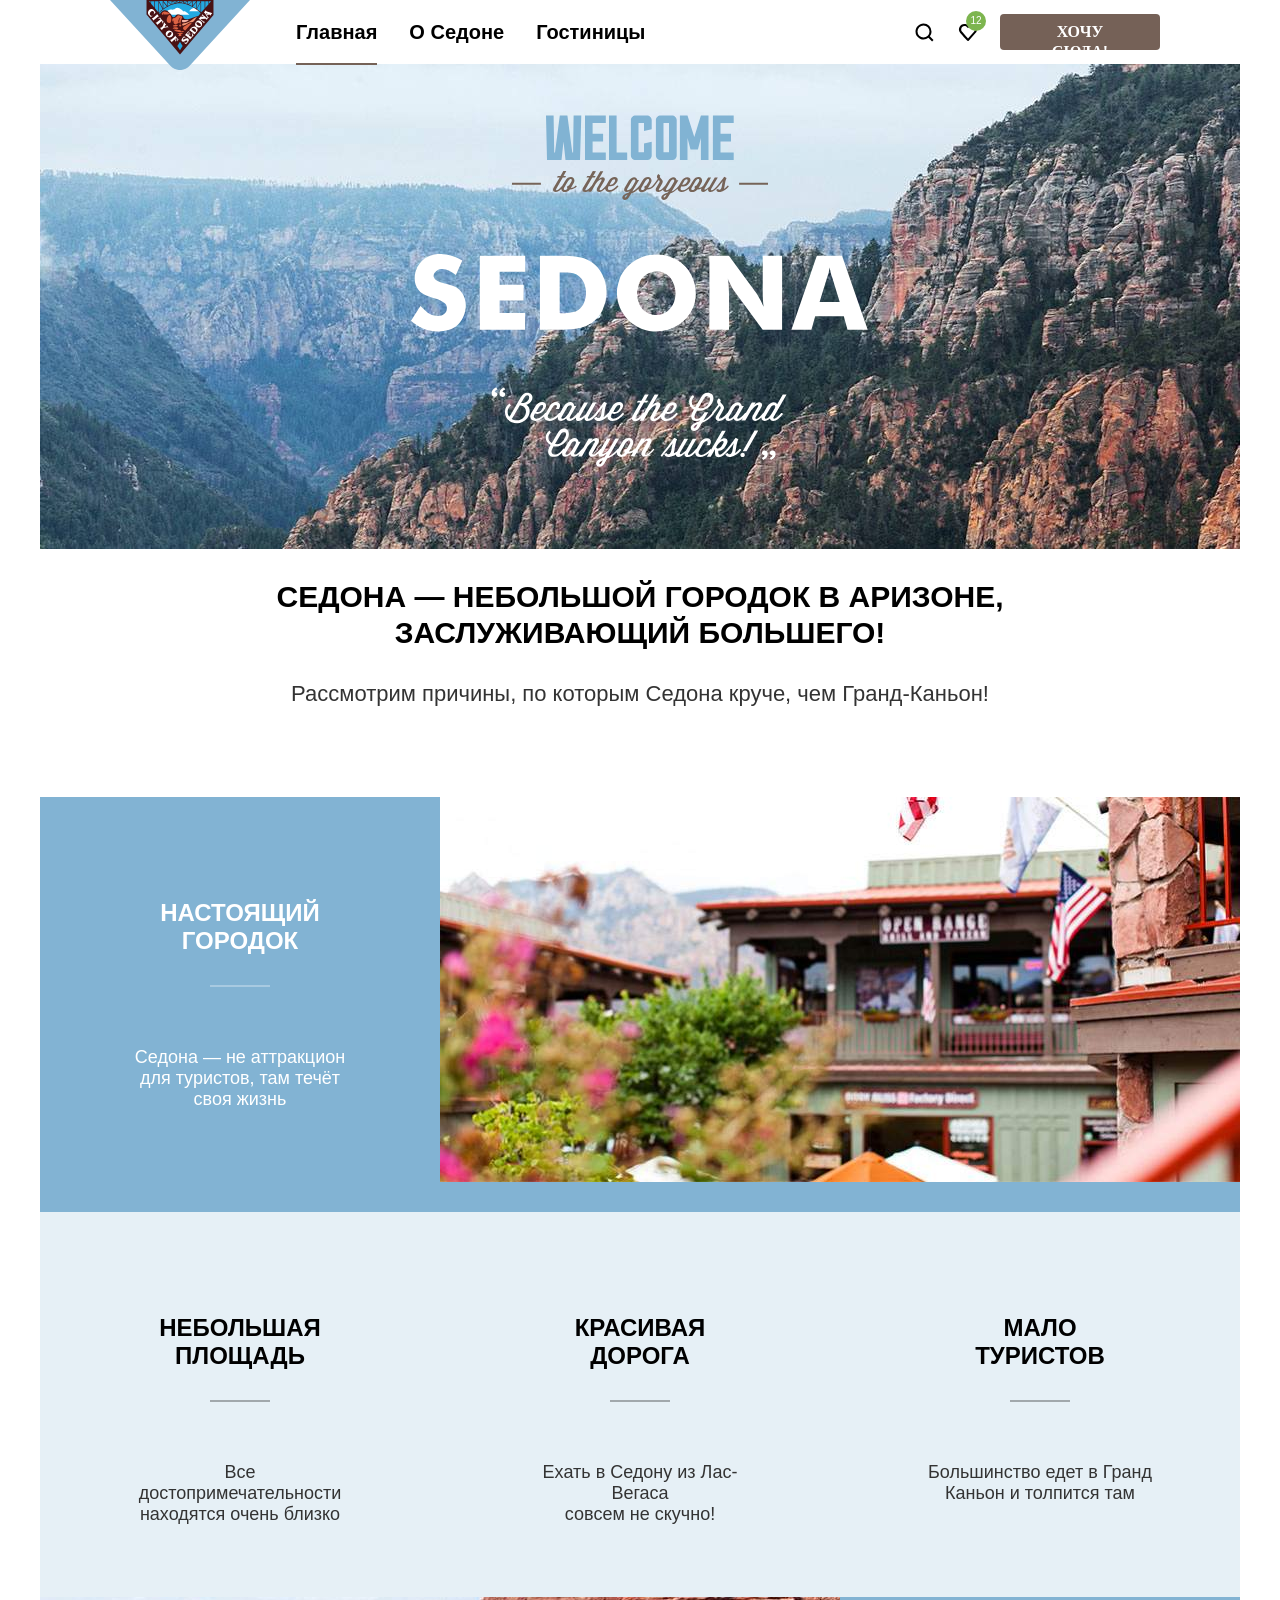
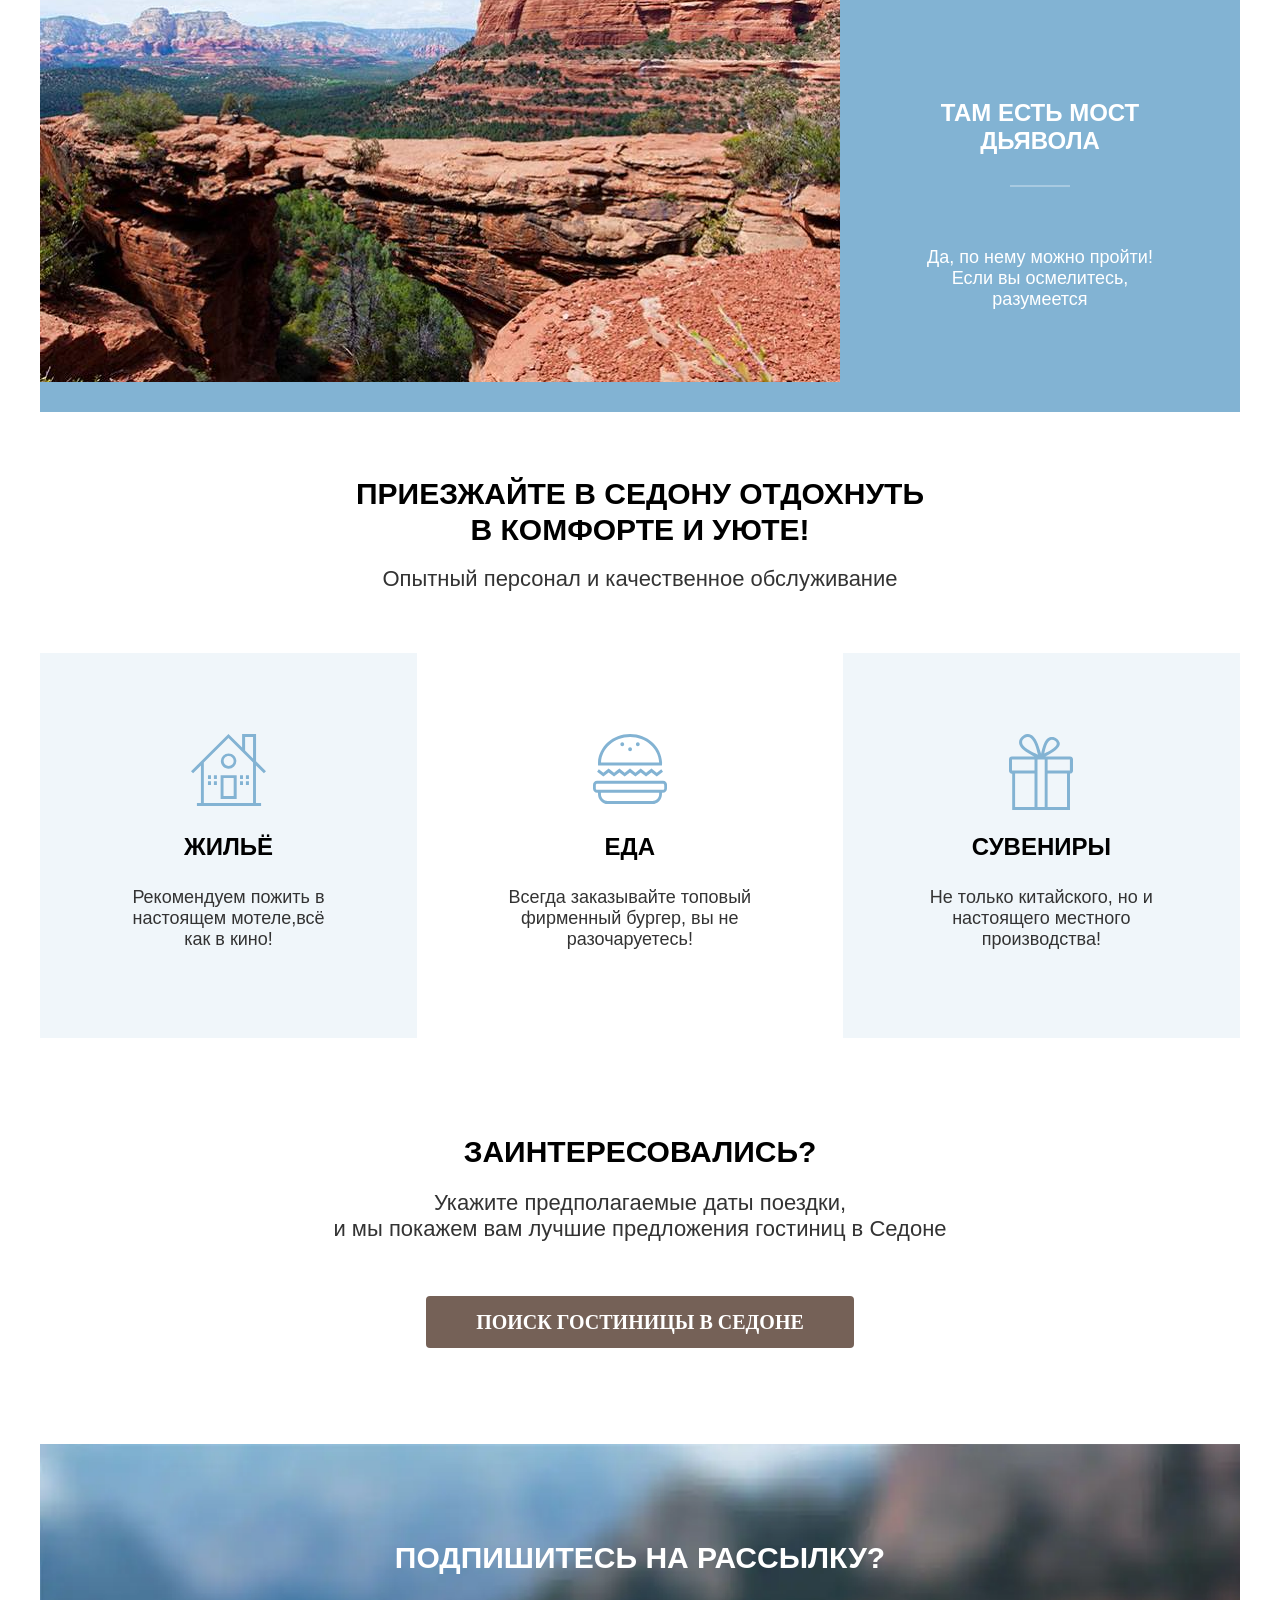
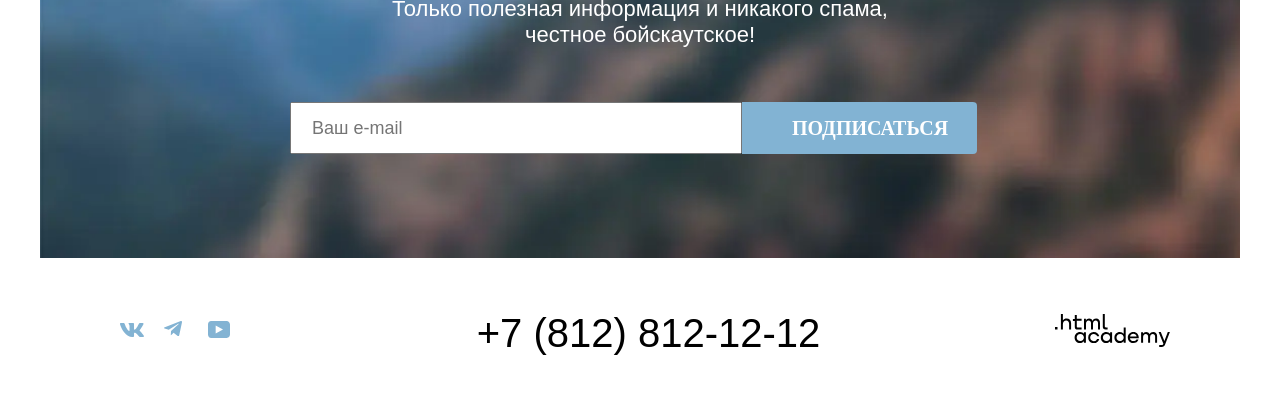
==== commit d5bac6f6: "Add files via upload" ====
--- a/index.html
+++ b/index.html
@@ -21,7 +21,7 @@
 
           <ul class="navigation-list">
             <li class="navigation-item">
-              <a class="navigation-link" href="index.html">Главная</a>
+              <a class="navigation-link navigation-link-after" href="index.html">Главная</a>
             </li>
             <li class="navigation-item">
               <a class="navigation-link" href="#">О Седоне</a>
@@ -38,7 +38,7 @@
             </li>
             <li>
               <a class="nav navigation-item-favorite" href="#">
-                <span class="navigation-item">12</span>
+                <span class="navigation-number">12</span>
                 <span class="visually-hidden">Избранное</span>
                 <span class="visually-hidden">отелей</span>
               </a>
@@ -54,7 +54,7 @@
 
       <main class=" main-index main-container">
         <section class="sedona-city">
-          <h1 class="visualy-hidden">Сайт города Седона</h1>
+          <h1 class="visually-hidden">Сайт города Седона</h1>
           <img class="background-text" src="images/welcometosedona.svg" width="458" height="352"
             alt="Welcome to the gorgeous Sedona, because the Grand Canyon sucks!">
         </section>
@@ -100,12 +100,13 @@
             </li>
 
             <li class="advantages-item">
+              <img class="advantages-picture" src="images/hillsSedona.jpeg" alt="фото каньона" width="800" height="385">
+
               <div class="advantages-wrapper">
                 <h3 class="advantages-title-sedona">Там есть мост дьявола</h3>
                 <p class="advantages-description-title">Да, по нему можно пройти!<br>Если вы осмелитесь,<br>разумеется
                 </p>
               </div>
-              <img class="advantages-picture" src="images/hillsSedona.jpeg" alt="фото каньона" width="800" height="385">
             </li>
           </ul>
         </section>
@@ -198,7 +199,7 @@
             </a>
           </li>
         </ul>
-        <a class="phone-number" href="tel:+78128121212">+7(812)812-12-12</a>
+        <a class="phone-number" href="tel:+78128121212">+7 (812) 812-12-12</a>
         <a class="page-footer-link" href="https://htmlacademy.ru/intensive/htmlcss">
         <svg xmlns="http://www.w3.org/2000/svg" width="115" height="33" fill="none" viewBox="0 0 115 33"><path fill="#000" d="M0 12.9v2.6h2.5v-2.6zM11.6 4.5c-1.6 0-2.8.7-3.6 1.7h-.1V0h-2v15.5h2v-5.3c0-2.1 1.3-3.6 3.3-3.6 1.8 0 2.9 1.4 2.9 3.2v5.7h2V9.4c.1-3-1.8-4.9-4.5-4.9M26.6 4.8h-4.8V1.1h-2v3.8h-1.9v2h1.9v6c0 1.7 1 2.7 2.7 2.7h4.1v-2h-3.7c-.7 0-1.1-.4-1.1-1.1V6.8h4.8zM41.1 4.6c-1.6 0-2.9.8-3.5 2.1h-.1c-.6-1.2-1.8-2.1-3.4-2.1-1.4 0-2.5.8-3.1 1.8h-.1V4.8H29v10.6h2V10c0-2 1-3.5 2.6-3.5 1.5 0 2.4 1 2.4 2.6v6.3h2V9.8c0-2.4 1.4-3.3 2.6-3.3 1.5 0 2.4 1 2.4 2.6v6.3h2V8.9c.1-2.5-1.4-4.3-3.9-4.3M47.8 12.7c0 1.7 1 2.7 2.8 2.7h2v-2h-1.7c-.7 0-1.1-.4-1.1-1.1V0h-2zM28.9 19.7c-.9-1.1-2.2-1.8-3.9-1.8-3.1 0-5.4 2.3-5.4 5.6s2.3 5.6 5.4 5.6c1.8 0 3-.8 3.8-1.9h.1v1.6h2V18.2h-2zm-3.6 7.4c-2.2 0-3.6-1.6-3.6-3.6s1.4-3.6 3.6-3.6 3.6 1.6 3.6 3.6c0 1.9-1.4 3.6-3.6 3.6M44.2 22c-.5-2.4-2.6-4.1-5.4-4.1a5.4 5.4 0 0 0-5.6 5.6c0 3.1 2.2 5.6 5.6 5.6 2.8 0 4.9-1.8 5.4-4.2h-2.1a3.4 3.4 0 0 1-3.3 2.3c-2.2 0-3.6-1.6-3.6-3.6s1.4-3.6 3.6-3.6c1.6 0 2.8 1 3.3 2.2h2.1zM55.1 19.7c-.9-1.1-2.2-1.8-3.9-1.8-3.1 0-5.4 2.3-5.4 5.6s2.3 5.6 5.4 5.6c1.8 0 3-.8 3.8-1.9h.1v1.6h2V18.2h-2zm-3.6 7.4c-2.2 0-3.6-1.6-3.6-3.6s1.4-3.6 3.6-3.6 3.6 1.6 3.6 3.6c0 1.9-1.5 3.6-3.6 3.6M68.7 19.8c-.9-1.1-2.2-1.9-3.9-1.9-3.1 0-5.4 2.3-5.4 5.6s2.2 5.6 5.4 5.6c1.7 0 3-.8 3.8-1.8h.1v1.5h2V13.4h-2zm-3.6 7.3c-2.2 0-3.6-1.6-3.6-3.6s1.4-3.6 3.6-3.6 3.6 1.6 3.6 3.6c-.1 2-1.5 3.6-3.6 3.6M78.3 17.9c-3.3 0-5.5 2.5-5.5 5.6 0 3 2.1 5.6 5.5 5.6 2.5 0 4.5-1.3 5.2-3.6h-2.1c-.5 1-1.6 1.6-3 1.6-1.9 0-3.3-1.3-3.4-2.9h8.8c.2-3.6-2-6.3-5.5-6.3m0 1.9c1.7 0 3 1 3.3 2.6h-6.5c.3-1.5 1.5-2.6 3.2-2.6M98.2 17.9c-1.6 0-2.9.8-3.6 2h-.1c-.6-1.2-1.8-2-3.4-2-1.4 0-2.5.7-3.1 1.8v-1.5h-1.9v10.6h2v-5.4c0-2 1-3.4 2.6-3.5 1.5 0 2.4 1 2.4 2.6v6.3h2v-5.6c0-2.4 1.4-3.3 2.6-3.3 1.5 0 2.4 1 2.4 2.6v6.3h2v-6.5c.1-2.6-1.4-4.4-3.9-4.4M109.4 27l-3.6-8.9h-2.2l4.8 11.6c-.3.9-.7 1.2-1.7 1.2h-2.5v2h2.5c1.8 0 2.8-.8 3.5-2.6l4.7-12.2h-2.1z"/></svg>
           <span class="visually-hidden">Логотип Седона</span>
--- a/styles/styles.css
+++ b/styles/styles.css
@@ -30,7 +30,9 @@
 
 }
 
-* {
+*,
+*::before,
+*::after {
   box-sizing: border-box;
 }
 
@@ -48,6 +50,19 @@
 .coll {
   padding-right: 70px;
   padding-left: 70px;
+}
+
+.button {
+
+  display: block;
+  font-family: "PT Sans";
+  font-weight: 700;
+  color: #ffffff;
+  text-decoration: none;
+  text-transform: uppercase;
+  border: none;
+  border-radius: 4px;
+  cursor: pointer;
 }
 
 .page-container {
@@ -151,6 +166,17 @@
   text-align: center;
   text-decoration: none;
   padding: 20px 16px;
+}
+
+
+.navigation-link-after::after {
+  position: absolute;
+  content: "";
+  height: 2px;
+  left: 16px;
+  right: 16px;
+  bottom: -1px;
+  background-color: #756257;
 }
 
 .navigation-icon {
@@ -184,6 +210,24 @@
   background-position: center;
 }
 
+
+.navigation-number {
+  display: flex;
+  justify-content: center;
+  align-items: center;
+  position: absolute;
+  margin: 11px 4px 33px 20px;
+  text-align: center;
+  background-color: #7db54f;
+  border-radius: 10px;
+  font-size: 10px;
+  line-height: 10px;
+  width: 20px;
+  height: 20px;
+  color: #ffffff;
+}
+
+
 /*Хочу Сюда*/
 
 .navigation-button {
@@ -244,9 +288,15 @@
 
 .advantages-wrapper {
   width: 400px;
-  height: 385px;
+  min-height: 385px;
   margin: 0 auto;
   padding: 102px 85px
+}
+
+.advantages-picture {
+  width: 800px;
+  height: 385px;
+
 }
 
 .advantages-list {
@@ -268,6 +318,7 @@
   text-transform: uppercase;
   width: 400px;
   height: 385px;
+
 }
 
 .advantages-sedona {
@@ -281,7 +332,10 @@
   margin-top: 0;
 }
 
+
+
 .advantages-title-sedona {
+  position: relative;
   color: #ffffff;
   font-size: 24px;
   font-weight: 700;
@@ -293,6 +347,27 @@
 }
 
 
+
+
+.advantages-title-sedona::after {
+  content: "";
+  display: block;
+  width: 60px;
+  height: 2px;
+  margin: 30px auto 0;
+  background-color: #ffffff;
+  opacity: 30%;
+}
+
+.advantages-sedona::after {
+  content: "";
+  display: block;
+  width: 60px;
+  height: 2px;
+  margin: 30px auto 0;
+  background-color: #000000;
+  opacity: 30%;
+}
 
 .advantages-text {
   color: #333333;
@@ -300,6 +375,7 @@
   line-height: 26px;
   text-align: center;
   margin-bottom: 90px;
+
 }
 
 .advantages-description {
@@ -309,8 +385,7 @@
   line-height: 21px;
   text-align: center;
   text-transform: none;
-  margin: 0;
-  padding: 0;
+  margin: 0 auto;
 }
 
 .advantages-description-title {
@@ -318,8 +393,7 @@
   font-size: 18px;
   line-height: 21px;
   text-align: center;
-  margin-top: 0;
-  margin-bottom: 0;
+  margin: 0 auto;
 }
 
 
@@ -371,7 +445,7 @@
   background-image: url("../images/home.svg");
   background-repeat: no-repeat;
   background-size: 75px 72px;
-  background-position: center;
+  background-position: center 81px;
 
 
 }
@@ -379,7 +453,7 @@
 .recommend-food {
   background-image: url("../images/food.svg");
   background-repeat: no-repeat;
-  background-position: center;
+  background-position: center 81px;
   background-size: 74px 70px;
 }
 
@@ -387,7 +461,7 @@
 
   background-image: url("../images/present.svg");
   background-repeat: no-repeat;
-  background-position: center;
+  background-position: center 81px;
   background-size: 64px 76px;
 }
 
@@ -457,7 +531,6 @@
   padding: 8px 50px;
   border: none;
 }
-
 
 
 /* Подписка на рассылку */
@@ -546,22 +619,6 @@
   height: 52px;
 }
 
-/*Кнопка подписаться*/
-
-.newsletter-button {
-  font-family: "PT Sans";
-  color: #ffffff;
-  background-color: #82B3D3;
-  font-size: 20px;
-  line-height: 36px;
-  text-align: center;
-  text-transform: uppercase;
-  width: 235px;
-  height: 52px;
-  padding: 8px 50px;
-
-
-}
 
 /*Подвал*/
 
@@ -570,6 +627,7 @@
   justify-content: space-between;
   padding-bottom: 35px;
   padding-top: 45px;
+  align-items: center;
 
 }
 
@@ -628,20 +686,35 @@
 .breadcrumbs {
   display: flex;
   flex-wrap: wrap;
-  align-items: center;
   margin: 0;
   padding: 0;
   list-style: none;
-}
-
+
+}
 .breadcrumbs-link {
-
-  font-size: 16px;
-  line-height: 21px;
-  margin-right: 28px;
-
-}
-
+  display: block;
+    width: 12px;
+    height: 14px;
+    background-image: url(../images/homebreadc.svg);
+    background-repeat: no-repeat;
+    background-position: center;
+    margin-right: 10px;
+
+}
+.breadcrumbs-item {
+ display: flex;
+  position: relative;
+}
+
+.breadcrumbs-item:first-child::after {
+ position: absolute;
+  content: url(../images/breadcrumbsnext.svg);
+    right: 10px;
+    left: 10px;
+    width: 7px;
+    height: 10px;
+
+}
 
 /* фильтры поиска жилья */
 
@@ -688,12 +761,133 @@
 
 }
 
+
+/* форма цены */
+.catalog-filter-title {
+  margin: 0;
+}
+
+
 .catalog-filter-group {
-  width: 228px;
-  margin: 0;
+  margin: auto;
   padding: 0;
   border: none;
 }
+
+.inputs-price-container {
+  display: flex;
+    margin-bottom: 44px;
+}
+
+
+.field-price {
+    font-family: inherit;
+    font-weight: 700;
+    font-size: 18px;
+    line-height: 24px;
+    width: 143px;
+    box-sizing: border-box;
+    appearance: textfield;
+    height: 48px;
+    border: none;
+    padding: 0;
+    padding-left: 20px;
+    background-color: #f2f2f2;
+
+}
+.field-price:first-child {
+    border-top-left-radius: 4px;
+    border-bottom-left-radius: 4px;
+    margin-right: 2px;
+}
+.field-price:last-child {
+    border-top-right-radius: 4px;
+    border-bottom-right-radius: 4px;
+}
+.range-scale {
+  display: block;
+    position: relative;
+    height: 4px;
+    background-color: rgba(255, 255, 255, 0.3);
+}
+.range-toggle {
+    position: absolute;
+    width: 20px;
+    height: 20px;
+    background-color: #ffffff;
+    border: none;
+    border-radius: 5px;
+    top: -8px;
+}
+.price-toggle-min {
+    left: 0;
+}
+
+.price-toggle-max {
+    right: -10px;
+}
+.range-bar {
+    position: absolute;
+    height: 4px;
+    background-color: #ffffff;
+    left: 0;
+    width: 226px;
+}
+/* кнопки выбора */
+
+.catalog-button-container {
+    display: flex;
+    flex-direction: column;
+    margin-top: 56px;
+    height: 104px;
+
+}
+
+.catalog-submit-btn {
+  color: #ffffff;
+  display: block;
+  padding: 8px 50px;
+  font-size: 16px;
+  line-height: 20px;
+  font-weight: 700;
+  text-align: center;
+  background-color: #82B3D3;
+  text-transform: uppercase;
+  text-decoration: none;
+  cursor: pointer;
+  margin-bottom: 32px;
+}
+
+.catalog-reset-btn {
+  display: block;
+  color: #ffffff;
+  font-family: "PT Sans", sans-serif;
+  font-size: 16px;
+  line-height: 20px;
+  padding: 8px 50px;
+
+  background-color: transparent;
+}
+
+
+/* Плитка список карточки */
+
+.card-grid-toggle {
+  display: block;
+  margin-right: 8px;
+  min-width: 48px;
+  padding: 16px 17px;
+  height: 48px;
+  align-items: center;
+  border-radius: 4px;
+  border: 2px solid #E5E5E5;
+
+}
+
+.card-grid-toggle-active {
+    border: 2px solid #000000;
+}
+
 
 .social-footer {
   display: block;
@@ -733,13 +927,32 @@
 
 /* НАЙДЕНО ГОСТИННИЦ */
 
-.catalog-product {
-  display: flex;
-  justify-content: space-between;
-  margin: 0;
-  padding-top: 50px;
-}
-
+.sorting-container {
+  display: flex;
+ flex-wrap: wrap;
+ align-items: center;
+  margin-top: 50px;
+  margin-bottom: 40px;
+}
+.catalog-search {
+
+    width: 338px;
+    margin: 0;
+    margin-right: auto;
+}
+.select-control {
+    width: 292px;
+    height: 49px;
+    font-family: inherit;
+    font-size: 18px;
+    line-height: 21px;
+    color: #333333;
+    background-color: transparent;
+    border: 2px solid #e5e5e5;
+    border-radius: 4px;
+    padding-left: 20px;
+    margin-right: 70px;
+}
 /*Кнопки каталога*/
 
 
@@ -753,26 +966,10 @@
   margin-right: auto;
 }
 
-.select-control {
-  font-family: inherit;
-  font-size: 18px;
-  line-height: 21px;
-  color: #333333;
-  width: 292px;
-  height: 49px;
-  margin-right: 70px;
-  padding: 14px 20px;
-  background-repeat: no-repeat;
-  border-radius: 4px;
-}
 
 
 /*список гостинниц*/
 
-
-.product-card-list {
-  padding: 50px 60px;
-}
 
 
 .product-list {
@@ -782,6 +979,9 @@
   list-style: none;
   margin: 0;
   padding: 0;
+  padding-bottom: 40px;
+  margin-bottom: 40px;
+
 }
 
 .product-card {
@@ -789,9 +989,9 @@
   grid-template-columns: 140px 140px;
   grid-template-rows: 212px 1fr auto;
   gap: 16px 20px;
+  padding: 20px;
+  border: 1px solid #e6e6e6;
   border-radius: 4px;
-  padding: 20px;
-
 }
 
 .product-card-title {
@@ -857,40 +1057,18 @@
 /*кнопки отелей*/
 
 
-.button {
-
-  display: block;
+.newsletter-button {
   font-family: "PT Sans";
-  font-weight: 700;
-  color: #ffffff;
-  text-decoration: none;
-  text-transform: uppercase;
-  border: none;
-  border-radius: 4px;
-  cursor: pointer;
-}
-
-.catalog-reset-btn {
-  font-family: "PT Sans", sans-serif;
-  font-size: 16px;
-  line-height: 20px;
+  color: #ffffff;
+  background-color: #82B3D3;
+  font-size: 20px;
+  line-height: 36px;
+  text-align: center;
+  text-transform: uppercase;
+  width: 235px;
+  height: 52px;
   padding: 8px 50px;
-  background-color: transparent;
-}
-
-.catalog-submit-btn {
-  display: block;
-  padding: 8px 50px;
-  font-family: "PT Sans", sans-serif;
-  font-size: 16px;
-  line-height: 20px;
-  font-weight: 700;
-  text-align: center;
-  background-color: #82B3D3;
-  text-transform: uppercase;
-  text-decoration: none;
-  border: none;
-  cursor: pointer;
+  border-radius: 0 4px 4px 0;
 }
 
 
@@ -960,6 +1138,7 @@
   padding: 0;
   color: #ffffff;
   list-style: none;
+  margin-bottom: 60px;
 }
 
 .pagination-link {
@@ -980,6 +1159,7 @@
 }
 
 .pagination-link-current {
+  color: #000000;
   background-color: #f2f2f2;
 }
 
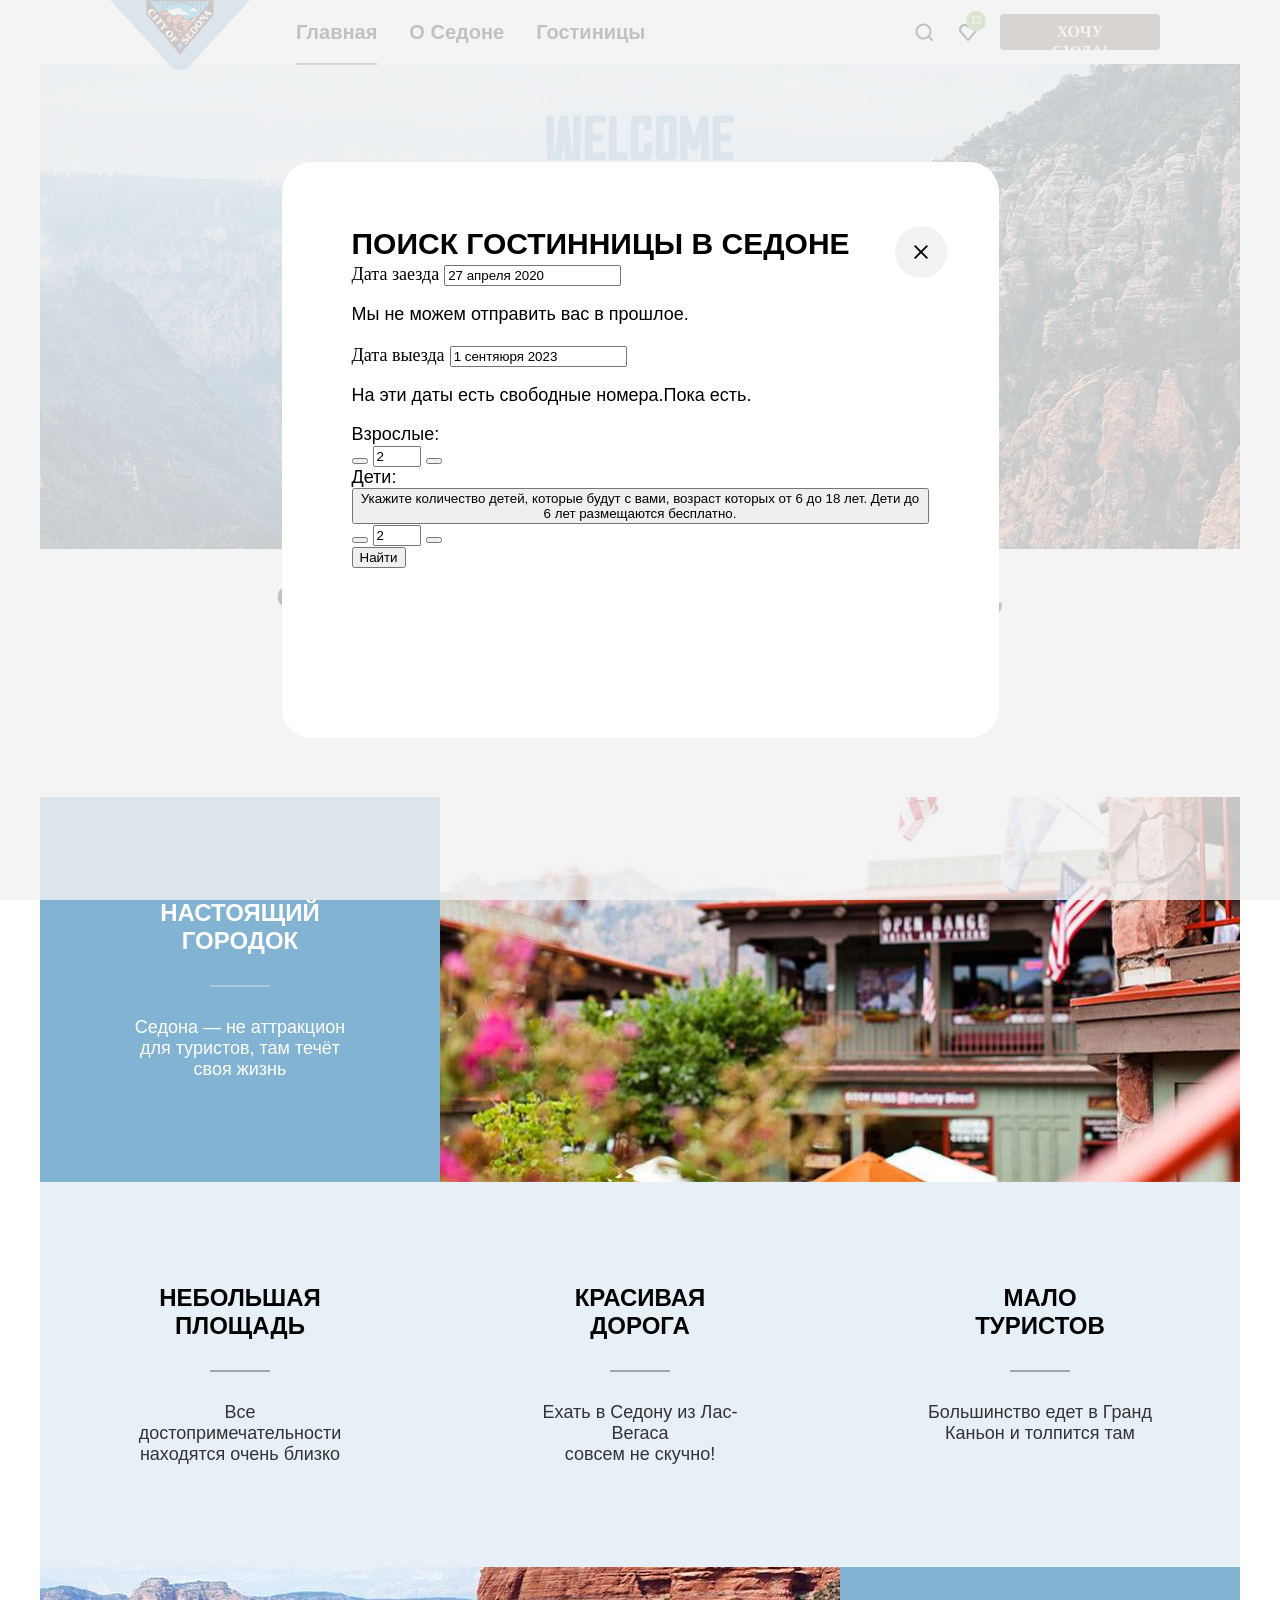
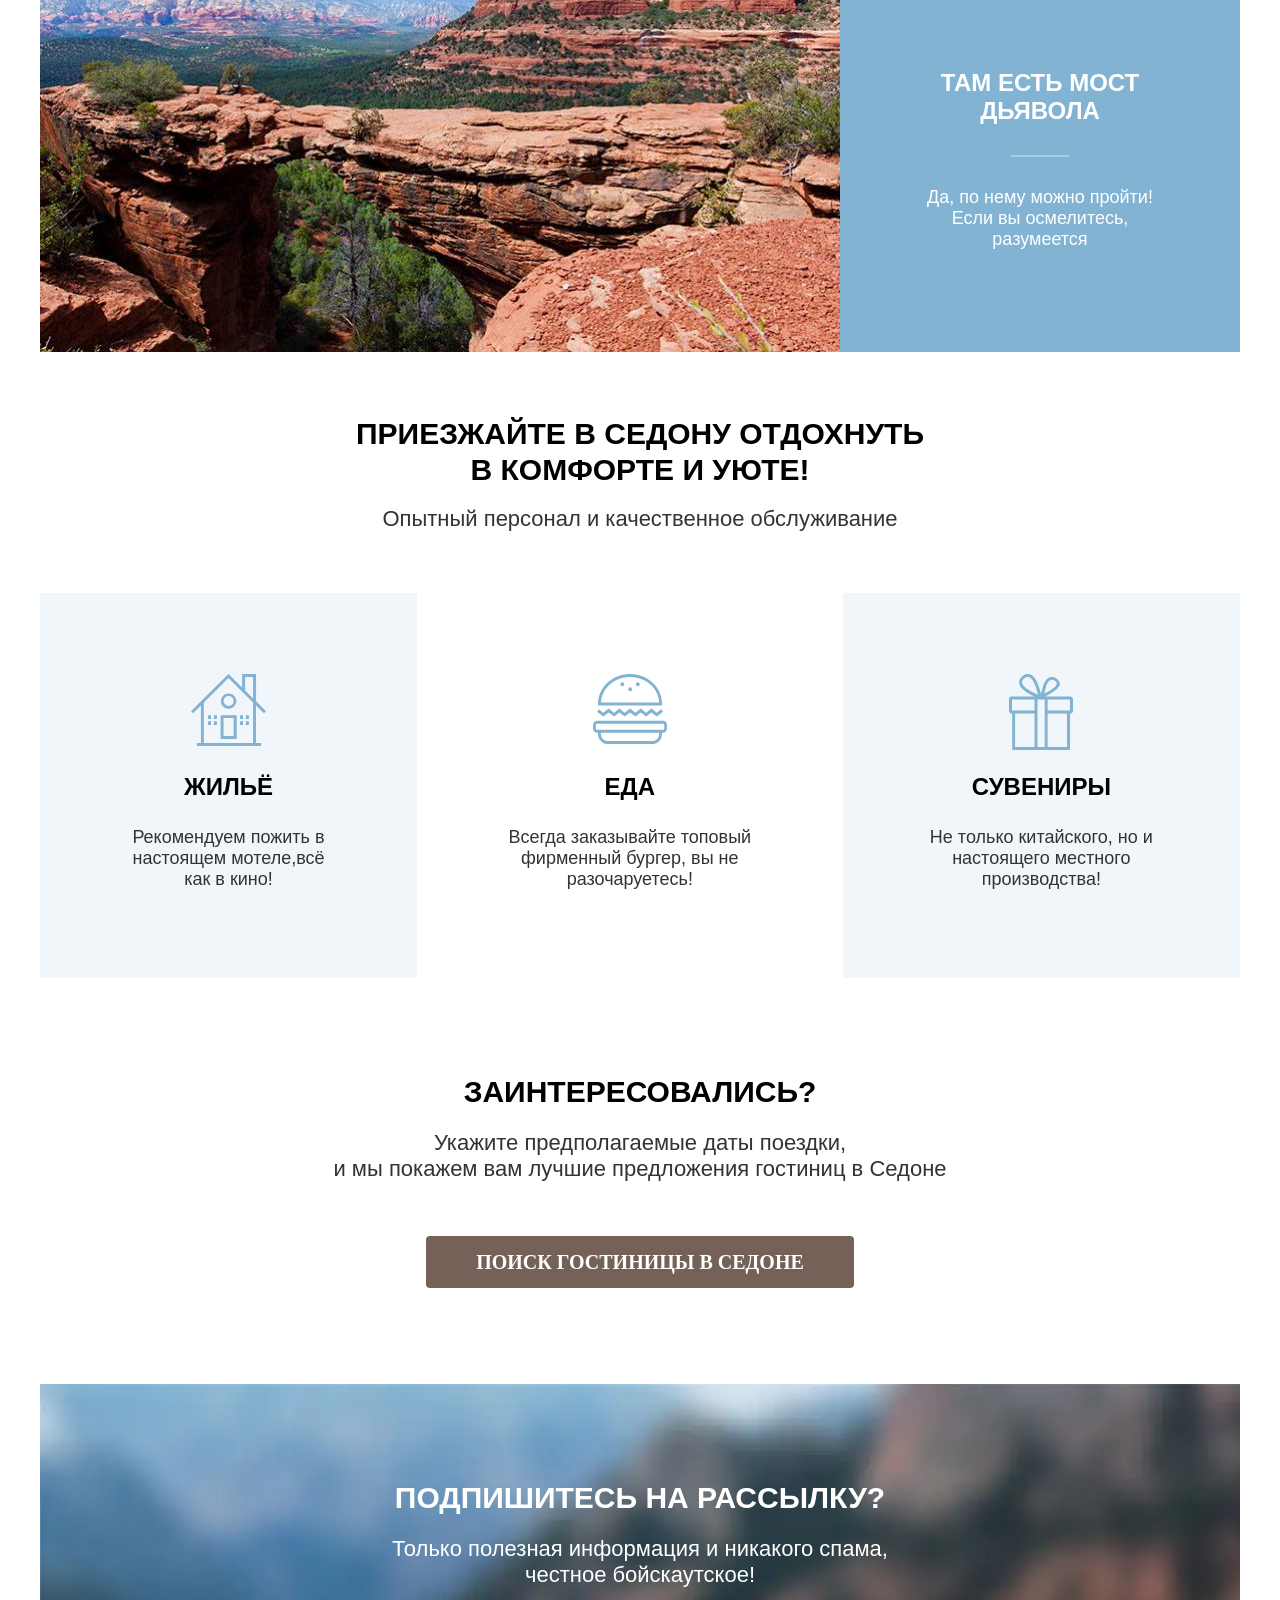
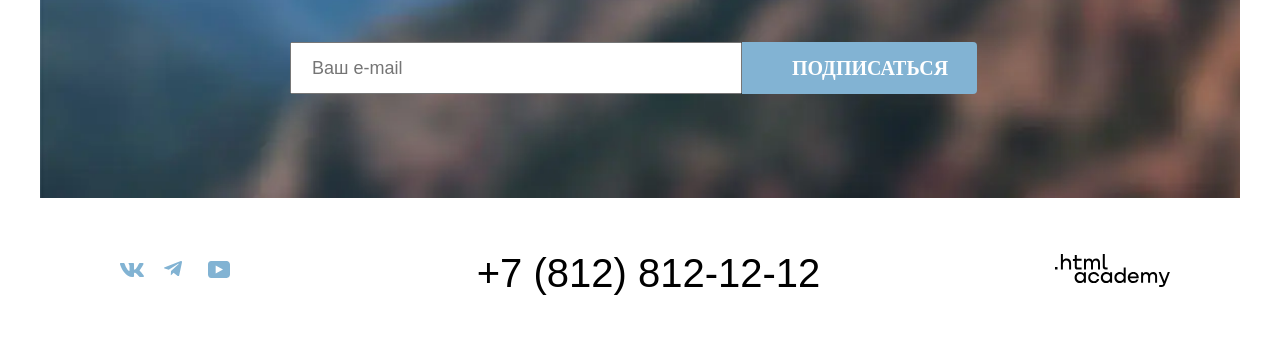
==== commit 01514f7f: "добавляет модальное окно" ====
--- a/index.html
+++ b/index.html
@@ -4,7 +4,9 @@
   <head>
     <meta charset="utf-8">
     <title>HTML Academy: Седона</title>
-    <link rel="stylesheet" href="styles/styles.css">
+    <link rel="stylesheet" href="./styles/styles.css">
+    <link rel="icon" href="favicon.ico" sizes="32x32">
+    <link rel="icon" href="images/favicon.png" type="image/png">
   </head>
 
   <body>
@@ -143,7 +145,8 @@
 
         <section class="interested coll">
           <h2 class="interested-title">Заинтересовались?</h2>
-          <p class="interested-text">Укажите предполагаемые даты поездки,<br>и мы покажем вам лучшие предложения гостиниц в Седоне</p>
+          <p class="interested-text">Укажите предполагаемые даты поездки,<br>и мы покажем вам лучшие предложения
+            гостиниц в Седоне</p>
           <button class="button button-search" type="button">Поиск гостиницы в Седоне</button>
         </section>
 
@@ -172,8 +175,8 @@
         <ul class="footer-social-list">
           <li class="footer-social-item">
             <a class="social-footer social-footer-vk" href="https://vk.com/htmlacademy">
-              <svg xmlns="http://www.w3.org/2000/svg" width="24" height="14" fill="none" viewBox="0 0 24 14">
-                <path fill="#83b3d3" fill-rule="evenodd"
+              <svg xmlns="http://www.w3.org/2000/svg" width="24" height="14" viewBox="0 0 24 14">
+                <path fill-rule="evenodd"
                   d="M23.45.95c.17-.55 0-.95-.8-.95h-2.62c-.67 0-.98.35-1.14.73 0 0-1.34 3.2-3.23 5.27-.61.6-.89.8-1.22.8-.17 0-.42-.2-.42-.74V.95c0-.66-.18-.95-.74-.95H9.15c-.42 0-.67.3-.67.6 0 .61.95.76 1.05 2.5v3.8c0 .84-.16.99-.5.99-.88 0-3.05-3.21-4.33-6.89-.25-.71-.5-1-1.17-1H.9C.15 0 0 .35 0 .73c0 .68.89 4.07 4.14 8.55C6.32 12.34 9.38 14 12.16 14c1.67 0 1.88-.37 1.88-1v-2.32c0-.73.16-.88.69-.88.38 0 1.05.2 2.61 1.67C19.11 13.22 19.4 14 20.41 14h2.62c.75 0 1.13-.37.91-1.1-.24-.72-1.09-1.77-2.21-3.02-.62-.7-1.53-1.47-1.81-1.86-.4-.49-.28-.7 0-1.14 0 0 3.2-4.43 3.53-5.93"
                   clip-rule="evenodd" />
               </svg>
@@ -182,8 +185,8 @@
           </li>
           <li class="footer-social-item">
             <a class="social-footer social-footer-tg" href=" https://t.me/htmlacademy">
-              <svg xmlns="http://www.w3.org/2000/svg" width="18" height="16" fill="none" viewBox="0 0 18 16">
-                <path fill="#83b3d3"
+              <svg xmlns="http://www.w3.org/2000/svg" width="18" height="16" viewBox="0 0 18 16">
+                <path
                   d="M16.79.1.84 6.25c-1.09.43-1.08 1.04-.2 1.31l4.1 1.28 9.47-5.98c.44-.27.85-.12.52.18L7.05 9.96l-.28 4.22c.41 0 .6-.19.83-.41l1.99-1.93 4.13 3.05c.77.42 1.31.2 1.5-.7l2.72-12.8c.28-1.12-.43-1.62-1.16-1.3" />
               </svg>
               <span class="visually-hidden">Мы в телеграм</span>
@@ -191,8 +194,8 @@
           </li>
           <li class="footer-social_item">
             <a class="social-footer social-footer-yt" href=" https://www.youtube.com/channel/UChUxTMjJGo-JDRY8pNTGL2g">
-              <svg xmlns="http://www.w3.org/2000/svg" width="22" height="17" fill="none" viewBox="0 0 22 17">
-                <path fill="#83b3d3"
+              <svg xmlns="http://www.w3.org/2000/svg" width="22" height="17" viewBox="0 0 22 17">
+                <path
                   d="M18.6 0H3.18C1.31 0 0 1.6 0 3.4v10.1C0 15.4 1.31 17 3.17 17h15.66c1.64 0 3.17-1.6 3.17-3.4V3.4C21.78 1.6 20.47 0 18.6 0M7.67 12.54V4.46L15 8.5z" />
               </svg>
               <span class="visually-hidden">Мы на Ютуб</span>
@@ -201,11 +204,81 @@
         </ul>
         <a class="phone-number" href="tel:+78128121212">+7 (812) 812-12-12</a>
         <a class="page-footer-link" href="https://htmlacademy.ru/intensive/htmlcss">
-        <svg xmlns="http://www.w3.org/2000/svg" width="115" height="33" fill="none" viewBox="0 0 115 33"><path fill="#000" d="M0 12.9v2.6h2.5v-2.6zM11.6 4.5c-1.6 0-2.8.7-3.6 1.7h-.1V0h-2v15.5h2v-5.3c0-2.1 1.3-3.6 3.3-3.6 1.8 0 2.9 1.4 2.9 3.2v5.7h2V9.4c.1-3-1.8-4.9-4.5-4.9M26.6 4.8h-4.8V1.1h-2v3.8h-1.9v2h1.9v6c0 1.7 1 2.7 2.7 2.7h4.1v-2h-3.7c-.7 0-1.1-.4-1.1-1.1V6.8h4.8zM41.1 4.6c-1.6 0-2.9.8-3.5 2.1h-.1c-.6-1.2-1.8-2.1-3.4-2.1-1.4 0-2.5.8-3.1 1.8h-.1V4.8H29v10.6h2V10c0-2 1-3.5 2.6-3.5 1.5 0 2.4 1 2.4 2.6v6.3h2V9.8c0-2.4 1.4-3.3 2.6-3.3 1.5 0 2.4 1 2.4 2.6v6.3h2V8.9c.1-2.5-1.4-4.3-3.9-4.3M47.8 12.7c0 1.7 1 2.7 2.8 2.7h2v-2h-1.7c-.7 0-1.1-.4-1.1-1.1V0h-2zM28.9 19.7c-.9-1.1-2.2-1.8-3.9-1.8-3.1 0-5.4 2.3-5.4 5.6s2.3 5.6 5.4 5.6c1.8 0 3-.8 3.8-1.9h.1v1.6h2V18.2h-2zm-3.6 7.4c-2.2 0-3.6-1.6-3.6-3.6s1.4-3.6 3.6-3.6 3.6 1.6 3.6 3.6c0 1.9-1.4 3.6-3.6 3.6M44.2 22c-.5-2.4-2.6-4.1-5.4-4.1a5.4 5.4 0 0 0-5.6 5.6c0 3.1 2.2 5.6 5.6 5.6 2.8 0 4.9-1.8 5.4-4.2h-2.1a3.4 3.4 0 0 1-3.3 2.3c-2.2 0-3.6-1.6-3.6-3.6s1.4-3.6 3.6-3.6c1.6 0 2.8 1 3.3 2.2h2.1zM55.1 19.7c-.9-1.1-2.2-1.8-3.9-1.8-3.1 0-5.4 2.3-5.4 5.6s2.3 5.6 5.4 5.6c1.8 0 3-.8 3.8-1.9h.1v1.6h2V18.2h-2zm-3.6 7.4c-2.2 0-3.6-1.6-3.6-3.6s1.4-3.6 3.6-3.6 3.6 1.6 3.6 3.6c0 1.9-1.5 3.6-3.6 3.6M68.7 19.8c-.9-1.1-2.2-1.9-3.9-1.9-3.1 0-5.4 2.3-5.4 5.6s2.2 5.6 5.4 5.6c1.7 0 3-.8 3.8-1.8h.1v1.5h2V13.4h-2zm-3.6 7.3c-2.2 0-3.6-1.6-3.6-3.6s1.4-3.6 3.6-3.6 3.6 1.6 3.6 3.6c-.1 2-1.5 3.6-3.6 3.6M78.3 17.9c-3.3 0-5.5 2.5-5.5 5.6 0 3 2.1 5.6 5.5 5.6 2.5 0 4.5-1.3 5.2-3.6h-2.1c-.5 1-1.6 1.6-3 1.6-1.9 0-3.3-1.3-3.4-2.9h8.8c.2-3.6-2-6.3-5.5-6.3m0 1.9c1.7 0 3 1 3.3 2.6h-6.5c.3-1.5 1.5-2.6 3.2-2.6M98.2 17.9c-1.6 0-2.9.8-3.6 2h-.1c-.6-1.2-1.8-2-3.4-2-1.4 0-2.5.7-3.1 1.8v-1.5h-1.9v10.6h2v-5.4c0-2 1-3.4 2.6-3.5 1.5 0 2.4 1 2.4 2.6v6.3h2v-5.6c0-2.4 1.4-3.3 2.6-3.3 1.5 0 2.4 1 2.4 2.6v6.3h2v-6.5c.1-2.6-1.4-4.4-3.9-4.4M109.4 27l-3.6-8.9h-2.2l4.8 11.6c-.3.9-.7 1.2-1.7 1.2h-2.5v2h2.5c1.8 0 2.8-.8 3.5-2.6l4.7-12.2h-2.1z"/></svg>
+          <svg xmlns="http://www.w3.org/2000/svg" width="115" height="33" fill="none" viewBox="0 0 115 33">
+            <path fill="#000"
+              d="M0 12.9v2.6h2.5v-2.6zM11.6 4.5c-1.6 0-2.8.7-3.6 1.7h-.1V0h-2v15.5h2v-5.3c0-2.1 1.3-3.6 3.3-3.6 1.8 0 2.9 1.4 2.9 3.2v5.7h2V9.4c.1-3-1.8-4.9-4.5-4.9M26.6 4.8h-4.8V1.1h-2v3.8h-1.9v2h1.9v6c0 1.7 1 2.7 2.7 2.7h4.1v-2h-3.7c-.7 0-1.1-.4-1.1-1.1V6.8h4.8zM41.1 4.6c-1.6 0-2.9.8-3.5 2.1h-.1c-.6-1.2-1.8-2.1-3.4-2.1-1.4 0-2.5.8-3.1 1.8h-.1V4.8H29v10.6h2V10c0-2 1-3.5 2.6-3.5 1.5 0 2.4 1 2.4 2.6v6.3h2V9.8c0-2.4 1.4-3.3 2.6-3.3 1.5 0 2.4 1 2.4 2.6v6.3h2V8.9c.1-2.5-1.4-4.3-3.9-4.3M47.8 12.7c0 1.7 1 2.7 2.8 2.7h2v-2h-1.7c-.7 0-1.1-.4-1.1-1.1V0h-2zM28.9 19.7c-.9-1.1-2.2-1.8-3.9-1.8-3.1 0-5.4 2.3-5.4 5.6s2.3 5.6 5.4 5.6c1.8 0 3-.8 3.8-1.9h.1v1.6h2V18.2h-2zm-3.6 7.4c-2.2 0-3.6-1.6-3.6-3.6s1.4-3.6 3.6-3.6 3.6 1.6 3.6 3.6c0 1.9-1.4 3.6-3.6 3.6M44.2 22c-.5-2.4-2.6-4.1-5.4-4.1a5.4 5.4 0 0 0-5.6 5.6c0 3.1 2.2 5.6 5.6 5.6 2.8 0 4.9-1.8 5.4-4.2h-2.1a3.4 3.4 0 0 1-3.3 2.3c-2.2 0-3.6-1.6-3.6-3.6s1.4-3.6 3.6-3.6c1.6 0 2.8 1 3.3 2.2h2.1zM55.1 19.7c-.9-1.1-2.2-1.8-3.9-1.8-3.1 0-5.4 2.3-5.4 5.6s2.3 5.6 5.4 5.6c1.8 0 3-.8 3.8-1.9h.1v1.6h2V18.2h-2zm-3.6 7.4c-2.2 0-3.6-1.6-3.6-3.6s1.4-3.6 3.6-3.6 3.6 1.6 3.6 3.6c0 1.9-1.5 3.6-3.6 3.6M68.7 19.8c-.9-1.1-2.2-1.9-3.9-1.9-3.1 0-5.4 2.3-5.4 5.6s2.2 5.6 5.4 5.6c1.7 0 3-.8 3.8-1.8h.1v1.5h2V13.4h-2zm-3.6 7.3c-2.2 0-3.6-1.6-3.6-3.6s1.4-3.6 3.6-3.6 3.6 1.6 3.6 3.6c-.1 2-1.5 3.6-3.6 3.6M78.3 17.9c-3.3 0-5.5 2.5-5.5 5.6 0 3 2.1 5.6 5.5 5.6 2.5 0 4.5-1.3 5.2-3.6h-2.1c-.5 1-1.6 1.6-3 1.6-1.9 0-3.3-1.3-3.4-2.9h8.8c.2-3.6-2-6.3-5.5-6.3m0 1.9c1.7 0 3 1 3.3 2.6h-6.5c.3-1.5 1.5-2.6 3.2-2.6M98.2 17.9c-1.6 0-2.9.8-3.6 2h-.1c-.6-1.2-1.8-2-3.4-2-1.4 0-2.5.7-3.1 1.8v-1.5h-1.9v10.6h2v-5.4c0-2 1-3.4 2.6-3.5 1.5 0 2.4 1 2.4 2.6v6.3h2v-5.6c0-2.4 1.4-3.3 2.6-3.3 1.5 0 2.4 1 2.4 2.6v6.3h2v-6.5c.1-2.6-1.4-4.4-3.9-4.4M109.4 27l-3.6-8.9h-2.2l4.8 11.6c-.3.9-.7 1.2-1.7 1.2h-2.5v2h2.5c1.8 0 2.8-.8 3.5-2.6l4.7-12.2h-2.1z" />
+          </svg>
           <span class="visually-hidden">Логотип Седона</span>
         </a>
       </footer>
     </div>
+
+    <!-- Модельное окно -->
   </body>
 
+  <div class="modal-container">
+    <div class="modal modal-auth">
+      <header class="modal__header">
+        <h2 class="modal-title">Поиск гостинницы в Седоне</h2>
+        <button class="modal-close-button" type="button">
+
+          <span class="visually-hidden">Закрыть</span>
+        </button>
+      </header>
+
+      <form class="modal-form form" action="https://echo.htmlacademy.ru/" method="post">
+        <div class="modal-date modal-date-date">
+          <label class="modal-label-text" for="check-in-date">Дата заезда</label>
+          <input class="modal-input-date" type="text" id="check-in-date" name="check-in-date" value="27 апреля 2020"
+            placeholder="Выберите дату" required>
+          <p class="error-message">Мы не можем отправить вас в прошлое.</p>
+        </div>
+        <div class="modal-date modal-date-date">
+          <label class="modal-label-text" for="check-in-date">Дата выезда</label>
+          <input class="modal-input-date" type="text" id="check-out-date" name="check-out-date" value="1 сентяюря 2023"
+            placeholder="Выберите дату" required>
+          <p class="message">На эти даты есть свободные номера.Пока есть.</p>
+          <div class="check-box-wrapper">
+          </div>
+
+
+          <div class="modal-label modal-label-counter">
+            <label class="modal-label-title" for="adults-count">Взрослые:</label>
+            <div class="modal-counter-controls">
+              <button type="button" class="modal-counter-button modal-counter-min">
+                <span class="visually-hidden">Уменьшить количество гостей</span>
+              </button>
+              <input class="form-input modal-input modal-input-counter" type="number" name="adults-count"
+                id="adults-count" value="2" min="1" max="99" required>
+              <button type="button" class="modal-counter-button modal-counter-plus">
+                <span class="visually-hidden">Увеличить количество гостей</span>
+              </button>
+            </div>
+          </div>
+
+            <div class="modal-label modal-label-counter modal-label-kids">
+            <div class="modal-label-title">
+              <label for="kids-count">Дети:</label>
+              <button type="button" class="modal-kids-count-inform inform">
+                <span class="visually-hidden">Информация о детях</span>
+                <span class="info-text">Укажите количество детей, которые будут c вами, возраст которых от 6 до 18 лет. Дети до 6 лет размещаются бесплатно.</span>
+              </button>
+            </div>
+            <div class="modal-counter-control">
+              <button type="button" class="modal-counter-button modal-counter-min">
+                <span class="visually-hidden">Уменьшить количество детей</span>
+              </button>
+              <input class="form-input modal-input modal-input-counter" type="number" name="kids-count" id="kids-count" value="2" min="0" max="99" required>
+              <button type="button" class="modal-counter-button modal-counter-plus">
+                <span class="visually-hidden">Увеличить количество детей</span>
+              </button>
+            </div>
+          </div>
+<button class="find" type="submit">Найти</button>
+
+        </div>
+      </form>
+    </div>
+  </div>
+
 </html>
--- a/styles/styles.css
+++ b/styles/styles.css
@@ -250,6 +250,21 @@
 
 }
 
+.navigation-button:hover {
+  background-color: #615048;
+
+}
+
+.navigation-button:focus {
+  background-color: #615048;
+
+}
+
+
+.navigation-button:active {
+  background-color: rgba(255, 255, 255, 0.3);
+
+}
 
 
 /*Фото седона*/
@@ -328,7 +343,7 @@
   line-height: 28px;
   text-align: center;
   text-transform: uppercase;
-  margin-bottom: 60px;
+  margin-bottom: 30px;
   margin-top: 0;
 }
 
@@ -342,7 +357,7 @@
   line-height: 28px;
   text-align: center;
   text-transform: uppercase;
-  margin-bottom: 60px;
+  margin-bottom: 30px;
   margin-top: 0;
 }
 
@@ -532,6 +547,20 @@
   border: none;
 }
 
+.button-search:hover {
+  background-color: #615048;
+
+}
+
+.button-search:focus {
+  background-color: #615048;
+
+}
+
+.button-search:active {
+  background-color: rgba(255, 255, 255, 0.3);
+
+}
 
 /* Подписка на рассылку */
 
@@ -620,40 +649,6 @@
 }
 
 
-/*Подвал*/
-
-.page-footer {
-  display: flex;
-  justify-content: space-between;
-  padding-bottom: 35px;
-  padding-top: 45px;
-  align-items: center;
-
-}
-
-.footer-social-list {
-  display: flex;
-  flex-wrap: wrap;
-  list-style: none;
-  padding: 0;
-}
-
-.page-footer a {
-  color: #000000;
-  text-decoration: none;
-}
-
-
-.phone-number {
-  display: block;
-  color: #000000;
-  font-size: 40px;
-  line-height: 40px;
-  justify-content: center;
-  margin: auto;
-}
-
-
 
 
 /*КАТАЛОГ*/
@@ -668,6 +663,10 @@
   background-size: cover;
   background-repeat: no-repeat;
   padding: 35px 70px 70px;
+}
+
+.inner-section {
+  margin-bottom: 40px;
 }
 
 .inner-header-title {
@@ -689,42 +688,50 @@
   margin: 0;
   padding: 0;
   list-style: none;
-
-}
+  gap: 10px;
+
+
+}
+
 .breadcrumbs-link {
   display: block;
-    width: 12px;
-    height: 14px;
-    background-image: url(../images/homebreadc.svg);
-    background-repeat: no-repeat;
-    background-position: center;
-    margin-right: 10px;
-
-}
+  width: 12px;
+  height: 14px;
+  background-image: url(../images/homebreadc.svg);
+  background-repeat: no-repeat;
+  background-position: center;
+
+}
+
+.breadcrumbs-link:hover {
+  opacity: 60%;
+}
+
+
+.breadcrumbs-link:active {
+  opacity: 30%;
+}
+
+
 .breadcrumbs-item {
- display: flex;
-  position: relative;
-}
-
-.breadcrumbs-item:first-child::after {
- position: absolute;
-  content: url(../images/breadcrumbsnext.svg);
-    right: 10px;
-    left: 10px;
-    width: 7px;
-    height: 10px;
+  display: flex;
+  gap: 10px;
+  align-items: center;
+}
+
+.breadcrumbs-item:not(:last-child)::after {
+  display: block;
+  content: "";
+  background-image: url("../images/breadnext.svg");
+  background-size: contain;
+  background-repeat: no-repeat;
+  background-position: center;
+  width: 7px;
+  height: 10px;
 
 }
 
 /* фильтры поиска жилья */
-
-.filter-columns {
-  display: flex;
-  gap: 40px 70px;
-  align-items: flex-start;
-
-}
-
 
 .filter-wrapper-right {
   justify-content: space-between;
@@ -737,8 +744,7 @@
   font-size: 20px;
   font-weight: 700;
   line-height: 24px;
-  padding-top: 40px;
-  padding-bottom: 32px;
+  margin-bottom: 32px;
 
 }
 
@@ -750,96 +756,157 @@
 }
 
 .catalog-item {
+  display: flex;
   font-size: 18px;
   line-height: 23px;
   margin-bottom: 16px;
+  gap: 16px;
 }
 
 .catalog-filter {
   display: flex;
+  flex-wrap: wrap;
   gap: 70px;
 
 }
 
+.input-checkbox {
+  display: block;
+  width: 20px;
+  height: 20px;
+  appearance: none;
+  margin: 0;
+  background-color: #ffffff;
+  border-radius: 4px;
+}
+
+.input-checkbox:checked {
+  background-image: url("../images/v.svg");
+  background-position: center;
+  background-size: 13px 10px;
+  background-repeat: no-repeat;
+}
+
+.input-radio {
+  display: flex;
+  appearance: none;
+  margin: 0;
+  width: 20px;
+  height: 20px;
+  background-color: #ffffff;
+  border-radius: 50%;
+  justify-content: center;
+  align-items: center;
+}
+
+.input-radio:checked::before {
+  display: block;
+  content: "";
+  width: 10px;
+  height: 10px;
+  background-color: #3f5e72;
+  border-radius: 50%;
+
+}
 
 /* форма цены */
-.catalog-filter-title {
-  margin: 0;
-}
 
 
 .catalog-filter-group {
-  margin: auto;
+  width: 100%;
+  max-width: 150px;
+  margin: 0;
   padding: 0;
   border: none;
 }
 
+.catalog-filter-right {
+  margin-right: auto;
+}
+
 .inputs-price-container {
   display: flex;
-    margin-bottom: 44px;
+  margin-bottom: 44px;
 }
 
 
 .field-price {
-    font-family: inherit;
-    font-weight: 700;
-    font-size: 18px;
-    line-height: 24px;
-    width: 143px;
-    box-sizing: border-box;
-    appearance: textfield;
-    height: 48px;
-    border: none;
-    padding: 0;
-    padding-left: 20px;
-    background-color: #f2f2f2;
-
-}
+  font-family: inherit;
+  font-weight: 700;
+  font-size: 18px;
+  line-height: 24px;
+  width: 143px;
+  box-sizing: border-box;
+  appearance: textfield;
+  height: 48px;
+  border: none;
+  padding: 0;
+  padding-left: 20px;
+  background-color: #f2f2f2;
+
+}
+
+.field-price:hover {
+  background-color: #E5E5E5;
+}
+
+.field-price:active {
+  border-color: #82B3D3;
+}
+
 .field-price:first-child {
-    border-top-left-radius: 4px;
-    border-bottom-left-radius: 4px;
-    margin-right: 2px;
-}
+  border-top-left-radius: 4px;
+  border-bottom-left-radius: 4px;
+  margin-right: 2px;
+}
+
 .field-price:last-child {
-    border-top-right-radius: 4px;
-    border-bottom-right-radius: 4px;
-}
+  border-top-right-radius: 4px;
+  border-bottom-right-radius: 4px;
+}
+
 .range-scale {
   display: block;
-    position: relative;
-    height: 4px;
-    background-color: rgba(255, 255, 255, 0.3);
-}
+  position: relative;
+  height: 4px;
+  background-color: rgba(255, 255, 255, 0.3);
+}
+
 .range-toggle {
-    position: absolute;
-    width: 20px;
-    height: 20px;
-    background-color: #ffffff;
-    border: none;
-    border-radius: 5px;
-    top: -8px;
-}
+  position: absolute;
+  width: 20px;
+  height: 20px;
+  background-color: #ffffff;
+  border: none;
+  border-radius: 5px;
+  top: -8px;
+}
+
 .price-toggle-min {
-    left: 0;
+  left: 0;
 }
 
 .price-toggle-max {
-    right: -10px;
-}
+  right: -10px;
+}
+
 .range-bar {
-    position: absolute;
-    height: 4px;
-    background-color: #ffffff;
-    left: 0;
-    width: 226px;
-}
+  position: absolute;
+  height: 4px;
+  background-color: #ffffff;
+  left: 0;
+  width: 226px;
+}
+
 /* кнопки выбора */
 
+
+
 .catalog-button-container {
-    display: flex;
-    flex-direction: column;
-    margin-top: 56px;
-    height: 104px;
+  display: flex;
+  flex-direction: column;
+  margin-top: 56px;
+  height: 104px;
 
 }
 
@@ -856,6 +923,20 @@
   text-decoration: none;
   cursor: pointer;
   margin-bottom: 32px;
+}
+
+.catalog-submit-btn:hover {
+  background-color: #68a2ca;
+
+}
+
+.catalog-submit-btn:focus {
+  background-color: #68a2ca;
+}
+
+.catalog-submit-btn:active {
+  color: rgba(255, 255, 255, 0.3);
+
 }
 
 .catalog-reset-btn {
@@ -865,10 +946,24 @@
   font-size: 16px;
   line-height: 20px;
   padding: 8px 50px;
-
   background-color: transparent;
 }
 
+.catalog-reset-btn:hover {
+
+  color: rgb(255, 255, 255, 0.3);
+
+}
+
+.catalog-reset-btn:focus {
+  border-color: #83b3d3;
+}
+
+
+.catalog-reset-btn:active {
+
+  color: rgb(255, 255, 255, 0.3);
+}
 
 /* Плитка список карточки */
 
@@ -885,7 +980,7 @@
 }
 
 .card-grid-toggle-active {
-    border: 2px solid #000000;
+  border: 2px solid #000000;
 }
 
 
@@ -925,34 +1020,65 @@
   margin: 0;
 }
 
+.page-footer-link svg {
+  fill: #000000
+}
+
+.page-footer-link:hover svg {
+  fill: #756157;
+}
+
+.page-footer-link:active svg {
+  fill: rgba(117, 97, 87, 0.3);
+}
+
+page-footer-link:focus svg {
+  fill: #756157;
+}
+
+
 /* НАЙДЕНО ГОСТИННИЦ */
 
 .sorting-container {
   display: flex;
- flex-wrap: wrap;
- align-items: center;
+  flex-wrap: wrap;
+  align-items: center;
   margin-top: 50px;
   margin-bottom: 40px;
 }
+
 .catalog-search {
 
-    width: 338px;
-    margin: 0;
-    margin-right: auto;
-}
+  width: 338px;
+  margin: 0;
+  margin-right: auto;
+}
+
 .select-control {
-    width: 292px;
-    height: 49px;
-    font-family: inherit;
-    font-size: 18px;
-    line-height: 21px;
-    color: #333333;
-    background-color: transparent;
-    border: 2px solid #e5e5e5;
-    border-radius: 4px;
-    padding-left: 20px;
-    margin-right: 70px;
-}
+  width: 292px;
+  height: 49px;
+  font-family: inherit;
+  font-size: 18px;
+  line-height: 21px;
+  color: #333333;
+  background-color: transparent;
+  border: 2px solid #e5e5e5;
+  border-radius: 4px;
+  padding-left: 20px;
+  margin-right: 70px;
+}
+
+
+.select-control:hover {
+
+  border-color: #68A2CA;
+}
+
+.select-control:focus {
+
+  border-color: #68A2CA;
+}
+
 /*Кнопки каталога*/
 
 
@@ -981,6 +1107,7 @@
   padding: 0;
   padding-bottom: 40px;
   margin-bottom: 40px;
+  border-bottom: 1px solid #e6e6e6;
 
 }
 
@@ -1032,7 +1159,7 @@
 }
 
 .rating {
-  grid-column: 2 / 3;
+
   margin: 0;
   padding: 8px 22px;
   font-size: 16px;
@@ -1044,6 +1171,36 @@
   border-radius: 4px;
 }
 
+/* рейтинг звезды */
+.rating-stars {
+  display: flex;
+  align-items: center;
+  width: 112px;
+  height: 36px;
+}
+
+.rating-stars::before {
+  content: "";
+  display: block;
+  height: 17px;
+  background-image: url(../images/star.svg);
+  background-repeat: space no-repeat;
+  background-size: contain;
+
+}
+
+.rating-stars-4::before {
+  width: 80px;
+}
+
+.rating-stars-3::before {
+  width: 66px;
+}
+
+.rating-stars-2::before {
+  width: 42px;
+}
+
 
 .card-img {
   display: block;
@@ -1071,7 +1228,19 @@
   border-radius: 0 4px 4px 0;
 }
 
-
+.newsletter-button:hover {
+  background-color: #68a2ca;
+
+}
+
+.newsletter-button:focus {
+  background-color: #68a2ca;
+}
+
+.newsletter-button:active {
+  color: rgba(255, 255, 255, 0.3);
+
+}
 
 .hotel-details-button {
   display: block;
@@ -1092,6 +1261,21 @@
 
 }
 
+.hotel-details-button:hover {
+  background-color: #615048;
+
+}
+
+.hotel-details-button:focus {
+  background-color: #615048;
+
+}
+
+.hotel-details-button:active {
+  background-color: rgba(255, 255, 255, 0.3);
+
+}
+
 .catalog-form-button {
   display: flex;
   flex-direction: column;
@@ -1115,6 +1299,20 @@
   grid-row-start: 4;
 }
 
+.hotel-add-favorites:hover {
+  background-color: #68a2ca;
+
+}
+
+.hotel-add-favorites:focus {
+  background-color: #68a2ca;
+}
+
+.hotel-add-favorites:active {
+  color: rgba(255, 255, 255, 0.3);
+}
+
+
 .hotel-add-favorites-checked {
   display: block;
   font-family: "PT Sans";
@@ -1136,6 +1334,7 @@
   flex-wrap: wrap;
   margin: 0;
   padding: 0;
+  gap: 8px;
   color: #ffffff;
   list-style: none;
   margin-bottom: 60px;
@@ -1158,13 +1357,192 @@
 
 }
 
+.pagination-link:hover {
+  background-color: #68A2CA
+}
+
+.pagination-link:focus {
+  background-color: #68A2CA
+}
+
+.pagination-link:active {
+  color: rgb(255, 255, 255, 0.3);
+}
+
 .pagination-link-current {
   color: #000000;
   background-color: #f2f2f2;
 }
 
+.pagination-link-current:hover {
+  color: #000000;
+  background-color: #f2f2f2;
+}
+
+.pagination-link-current:active {
+  color: #000000;
+  background-color: #f2f2f2;
+}
+
+.pagination-link-current:focus {
+  color: #000000;
+  background-color: #f2f2f2;
+}
+
 .pagination-item {
   margin: 0;
   padding: 0;
-  margin-right: 8px;
-}
+}
+
+.pagination-dot {
+  color: #000000;
+  font-size: 22px;
+  line-height: 26px;
+  text-align: center;
+  min-width: 60px;
+  height: 60px;
+  padding: 16px 20px;
+
+}
+
+
+
+/*Подвал*/
+
+.page-footer {
+  display: flex;
+  justify-content: space-between;
+  padding-bottom: 35px;
+  padding-top: 45px;
+  align-items: center;
+
+}
+
+.footer-social-list {
+  display: flex;
+  flex-wrap: wrap;
+  list-style: none;
+  padding: 0;
+}
+
+.page-footer a {
+  color: #000000;
+  text-decoration: none;
+}
+
+
+.phone-number {
+  display: block;
+  color: #000000;
+  font-size: 40px;
+  line-height: 40px;
+  justify-content: center;
+  margin: auto;
+}
+
+.phone-number:hover {
+  color: #756157;
+}
+
+.phone-number:active {
+  color: #756157;
+}
+
+.phone-number:focus {
+  color: rgba(117, 97, 87, 0.3);
+}
+
+.social-footer svg {
+  fill: #82B3D3;
+}
+
+.social-footer:hover svg {
+  fill: #68A2CA;
+}
+
+
+.social-footer:focus svg {
+  fill: #68A2CA;
+}
+
+.social-footer:active svg {
+  fill: rgba(104, 162, 202, 0.3);
+}
+
+
+/* модальное окно */
+
+
+.modal-container {
+  position: fixed;
+  top: 0;
+  left: 0;
+  display: flex;
+  width: 100%;
+  height: 100%;
+  background-color: rgba(242, 242, 242, 0.8);
+}
+
+.modal {
+  position: relative;
+  margin: auto;
+  padding: 64px 70px;
+  background-color: #ffffff;
+}
+
+.modal-auth {
+
+  width: 717px;
+  height: 576px;
+  border-radius: 30px;
+}
+
+
+.modal-close-button {
+  display: flex;
+  position: absolute;
+  padding: 0;
+  top: 64px;
+  right: 52px;
+  width: 52px;
+  height: 52px;
+  border: none;
+  cursor: pointer;
+  margin: 0;
+  background-color: #f2f2f2;
+  border-radius: 50%;
+}
+
+.modal-close-button::before {
+  display: block;
+  content: "";
+  width: 14px;
+  height: 14px;
+  background-image: url(../images/cross.svg);
+  background-position: center;
+  background-repeat: no-repeat;
+  padding: 20px;
+  margin: auto;
+}
+
+.modal-title {
+  font-family: "PT Sans", sans-serif;
+  font-size: 30px;
+  line-height: 36px;
+  font-weight: 700;
+  text-transform: uppercase;
+  color: #000000;
+  margin: 0;
+  padding: 0;
+}
+
+.modal-form {
+  display: block;
+
+}
+.modal-label-text {
+ font-family: "PT Sans";
+font-weight: 20px;
+line-height: 24px;
+
+}
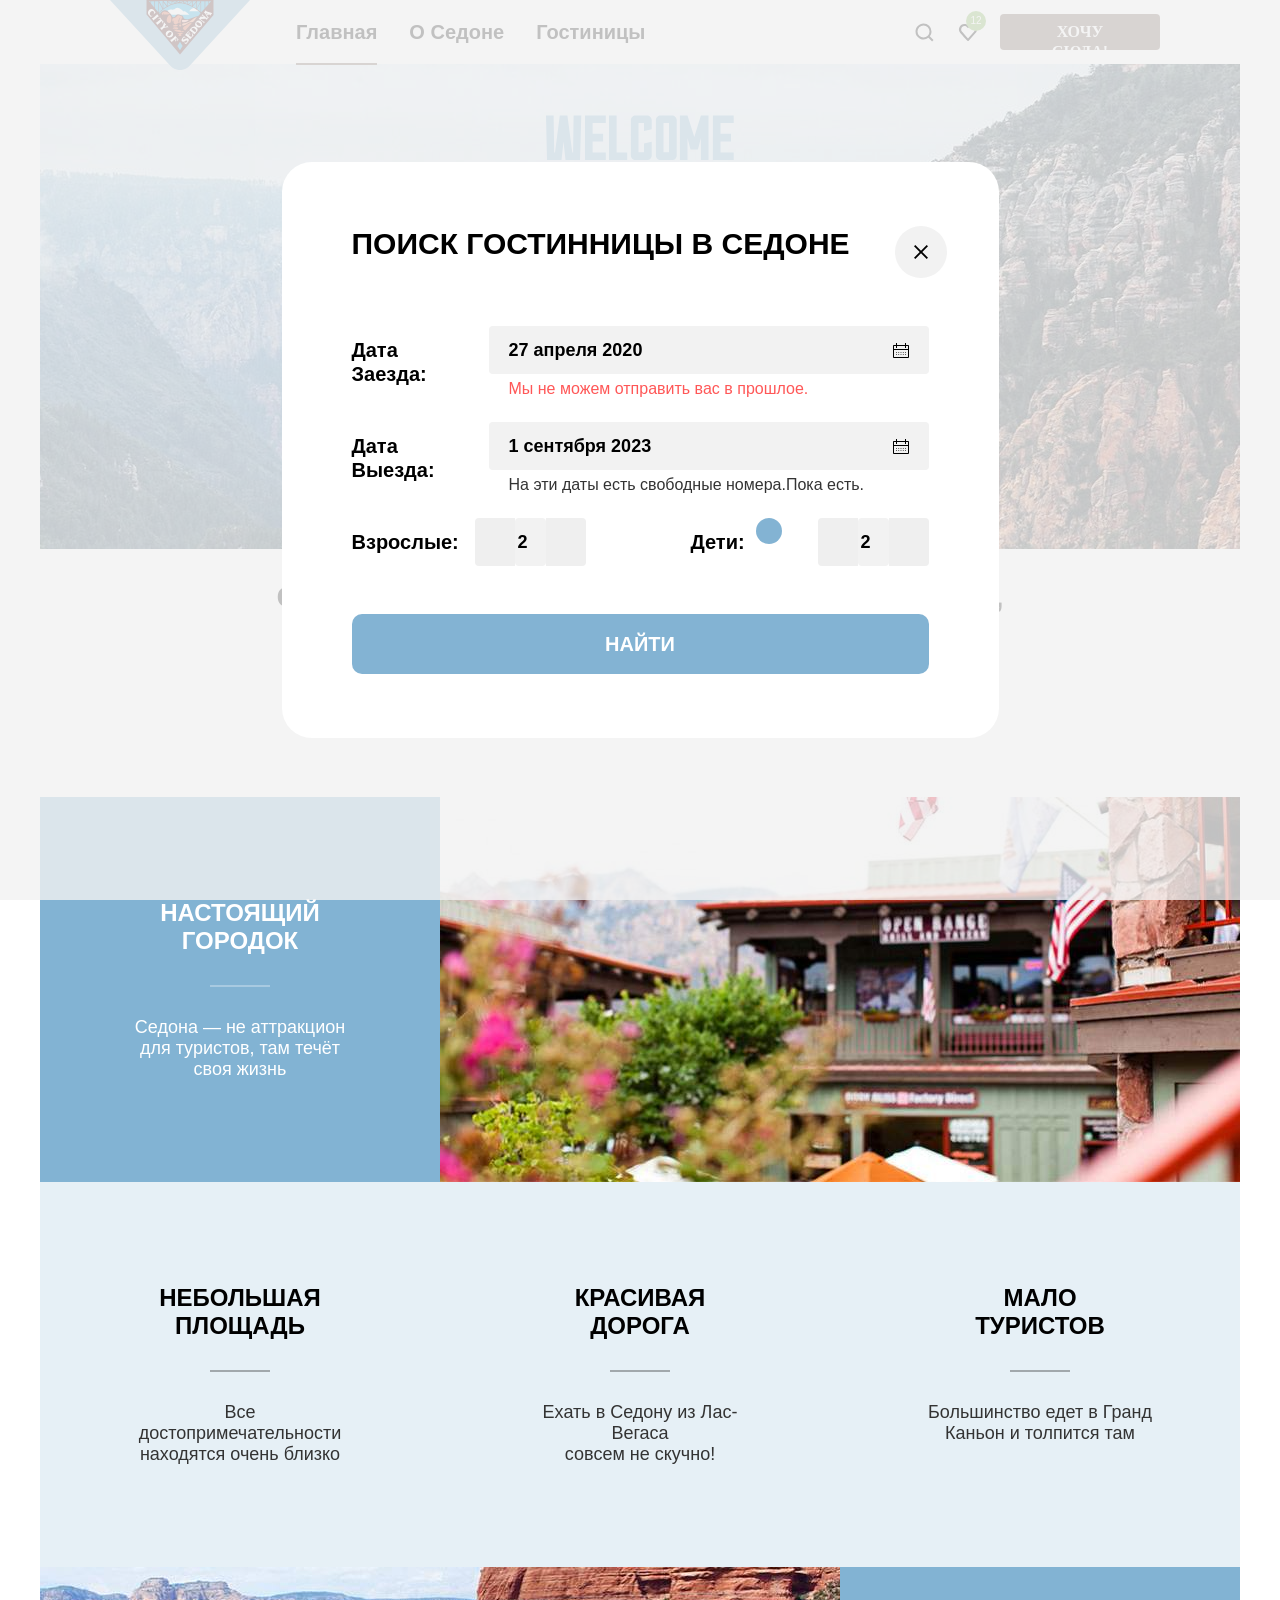
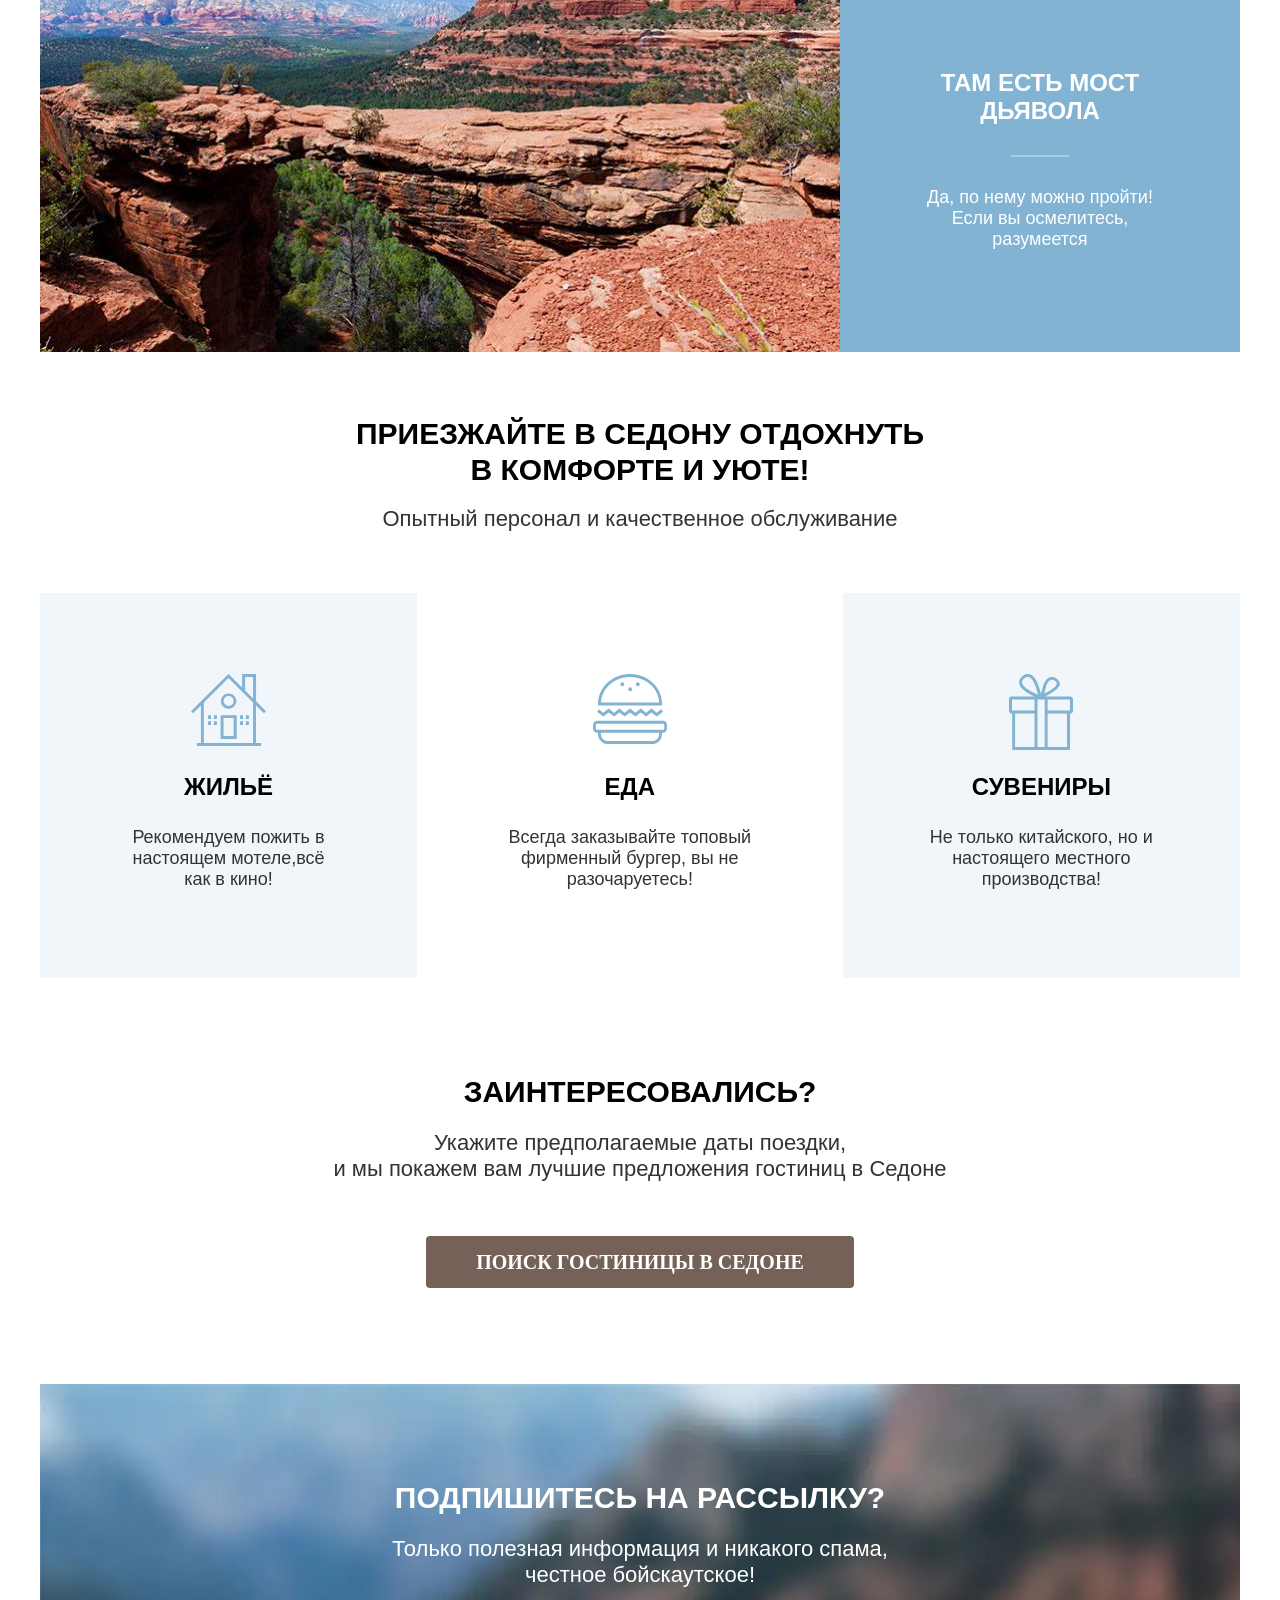
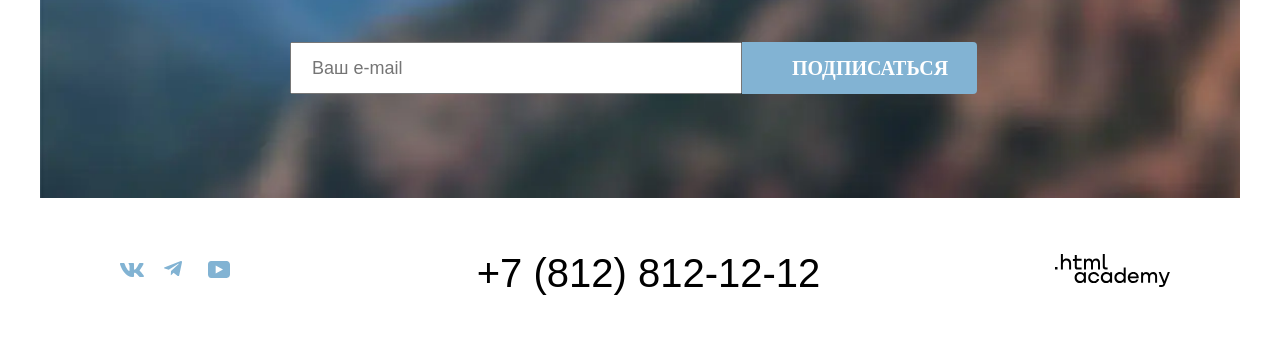
==== commit 8666d6d3: "добавляет не законченное модальное окно" ====
--- a/index.html
+++ b/index.html
@@ -227,56 +227,56 @@
       </header>
 
       <form class="modal-form form" action="https://echo.htmlacademy.ru/" method="post">
-        <div class="modal-date modal-date-date">
-          <label class="modal-label-text" for="check-in-date">Дата заезда</label>
-          <input class="modal-input-date" type="text" id="check-in-date" name="check-in-date" value="27 апреля 2020"
-            placeholder="Выберите дату" required>
-          <p class="error-message">Мы не можем отправить вас в прошлое.</p>
+        <div class="modal-date">
+          <label class="modal-label-text" for="check-in-date">Дата заезда:</label>
+          <input class="modal-input modal-input-date" type="text" id="check-in-date" name="check-in-date"
+            value="27 апреля 2020" placeholder="Выберите дату" required>
+          <p class="message error-message">Мы не можем отправить вас в прошлое.</p>
         </div>
-        <div class="modal-date modal-date-date">
-          <label class="modal-label-text" for="check-in-date">Дата выезда</label>
-          <input class="modal-input-date" type="text" id="check-out-date" name="check-out-date" value="1 сентяюря 2023"
-            placeholder="Выберите дату" required>
+
+        <div class="modal-date">
+          <label class="modal-label-text" for="check-out-date">Дата выезда:</label>
+          <input class="modal-input modal-input-date" type="text" id="check-out-date" name="check-out-date"
+            value="1 сентября 2023" placeholder="Выберите дату" required>
           <p class="message">На эти даты есть свободные номера.Пока есть.</p>
-          <div class="check-box-wrapper">
+        </div>
+
+        <div class="modal-people">
+          <div class="modal-label modal-label-counter">
+            <label class="modal-label-text modal-text" for="adults-count">Взрослые:</label>
+            <button type="button" class="modal-counter-button modal-counter-min">
+              <span class="visually-hidden">Уменьшить количество гостей</span>
+            </button>
+            <input class="modal-input modal-input-counter modal-input-people" type="number" name="adults-count"
+              id="adults-count" value="2" min="1" max="99" required>
+            <button type="button" class="modal-counter-button modal-counter-plus" for="adults-count">
+              <span class="visually-hidden">Увеличить количество гостей</span>
+            </button>
           </div>
 
-
           <div class="modal-label modal-label-counter">
-            <label class="modal-label-title" for="adults-count">Взрослые:</label>
-            <div class="modal-counter-controls">
-              <button type="button" class="modal-counter-button modal-counter-min">
-                <span class="visually-hidden">Уменьшить количество гостей</span>
-              </button>
-              <input class="form-input modal-input modal-input-counter" type="number" name="adults-count"
-                id="adults-count" value="2" min="1" max="99" required>
-              <button type="button" class="modal-counter-button modal-counter-plus">
-                <span class="visually-hidden">Увеличить количество гостей</span>
-              </button>
-            </div>
+            <div class="kids-wrapper">
+              <label class="modal-label-text modal-text text-kids" for="kids-count">Дети:</label>
+              <button type="button" class="modal-kids-count-inform inform"></button>
+              <span class="visually-hidden">Информация о детях</span>
+              <span class="info-text">Укажите количество детей, которые будут c вами, возраст которых от 6 до 18 лет.
+                Дети до 6 лет размещаются бесплатно.</span>
           </div>
-
-            <div class="modal-label modal-label-counter modal-label-kids">
-            <div class="modal-label-title">
-              <label for="kids-count">Дети:</label>
-              <button type="button" class="modal-kids-count-inform inform">
-                <span class="visually-hidden">Информация о детях</span>
-                <span class="info-text">Укажите количество детей, которые будут c вами, возраст которых от 6 до 18 лет. Дети до 6 лет размещаются бесплатно.</span>
-              </button>
-            </div>
-            <div class="modal-counter-control">
-              <button type="button" class="modal-counter-button modal-counter-min">
-                <span class="visually-hidden">Уменьшить количество детей</span>
-              </button>
-              <input class="form-input modal-input modal-input-counter" type="number" name="kids-count" id="kids-count" value="2" min="0" max="99" required>
-              <button type="button" class="modal-counter-button modal-counter-plus">
-                <span class="visually-hidden">Увеличить количество детей</span>
-              </button>
-            </div>
+       <div class="modal-label modal-label-counter">
+            <button type="button" class="modal-counter-button modal-counter-min">
+              <span class="visually-hidden">Уменьшить количество детей</span>
+            </button>
+            <input class="modal-input modal-input-counter modal-input-people" type="number" name="kids-count" id="kids-count" value="2"
+              min="0" max="99" required>
+            <button type="button" class="modal-counter-button modal-counter-plus" for="kids-count">
+              <span class="visually-hidden">Увеличить количество детей</span>
+            </button>
           </div>
-<button class="find" type="submit">Найти</button>
-
         </div>
+         </div>
+
+        <button class="find-button" type="submit">Найти</button>
+
       </form>
     </div>
   </div>
--- a/styles/styles.css
+++ b/styles/styles.css
@@ -1526,23 +1526,192 @@
 }
 
 .modal-title {
-  font-family: "PT Sans", sans-serif;
   font-size: 30px;
   line-height: 36px;
   font-weight: 700;
   text-transform: uppercase;
   color: #000000;
-  margin: 0;
-  padding: 0;
-}
-
-.modal-form {
-  display: block;
-
-}
+  margin: 0 0 64px;
+  padding: 0;
+
+}
+
+
 .modal-label-text {
- font-family: "PT Sans";
-font-weight: 20px;
-line-height: 24px;
-
-}
+  display: block;
+  width: 123px;
+  font-size: 20px;
+  line-height: 24px;
+  font-weight: 700;
+  text-transform: capitalize;
+  padding: 12px 0;
+  grid-row: 1/3;
+}
+
+.modal-input {
+  background-color: #f2f2f2;
+  font-family: inherit;
+  font-size: 18px;
+  line-height: 24px;
+  font-weight: 700;
+  color: #000000;
+  border: none;
+  border-radius: 4px;
+  padding: 12px 20px;
+  width: 31px;
+
+}
+
+.modal-input-date {
+  background-image: url("../images/icondate.svg");
+  background-repeat: no-repeat;
+  background-position: right 20px center;
+  padding-right: 50px;
+  width: 440px;
+}
+
+.message {
+  font-size: 16px;
+  line-height: 21px;
+  margin: 4px 0 23px 20px;
+  grid-column: 2/-1;
+  color: #333333;
+}
+
+.error-message {
+  color: #ff5757;
+}
+
+
+.modal-input-counter {
+  line-height: 20px;
+  padding-left: 0;
+  padding-right: 0;
+  text-align: center;
+
+}
+
+.info-text {
+  font-size: 16px;
+  line-height: 20px;
+  background-color: #333333;
+  color: #ffffff;
+  display: none;
+}
+
+.find-button {
+  display: block;
+  font-family: inherit;
+  font-size: 20px;
+  line-height: 24px;
+  font-weight: 700;
+  background-color: #83b3d3;
+  color: #ffffff;
+  border: none;
+  border-radius: 10px;
+
+}
+
+.modal-date {
+  display: grid;
+  grid-template-columns: auto 1fr;
+  grid-template-rows: auto 1fr;
+  gap: 0 14px;
+  min-height: 96px;
+  align-items: start;
+}
+
+.modal-people {
+  display: flex;
+  justify-content: space-between;
+  gap: 88px;
+
+}
+
+.modal-label {
+  display: flex;
+
+}
+
+
+.modal-counter-button {
+  display: block;
+  width: 40px;
+  height: 48px;
+  padding: 14px 10px;
+  border: none;
+
+}
+.modal-counter-min {
+  border-radius: 4px 0 0 4px;
+}
+.modal-counter-plus {
+ border-radius: 0 4px 4px 0;
+
+}
+.modal-counter-min::before {
+  content: "";
+  background-image: url("../images/min.svg");
+  background-color: rgba(17, 97, 87, 0.3);
+  background-repeat: no-repeat;
+  background-position: center;
+  width: 2px;
+  height: 14px;
+
+}
+
+
+.modal-input-people {
+  width: 31px;
+  height: 48px;
+  list-style: none;
+}
+
+.inform {
+  display: block;
+  background-color: #83B3D3;
+  border-radius: 50%;
+  width: 26px;
+  height: 26px;
+  border: none;
+  background-repeat: no-repeat;
+  background-position: center;
+
+
+}
+
+/* не вставляется
+.inform::before {
+  content: "";
+  background-image: url("../images/kidsitem.svg");
+
+    width: 20px;
+    height: 20px;
+    background-color: #ffffff;
+}
+
+ иконка */
+
+
+.text-kids {
+  width: 65px;
+
+}
+
+.kids-wrapper {
+  display: flex;
+  padding-right: 36px;
+}
+
+.find-button {
+  display: block;
+  font-family: inherit;
+  font-size: 20px;
+  line-height: 24px;
+  font-weight: 700;
+  text-transform: uppercase;
+  width: 577px;
+  height: 60px;
+  margin-top: 48px;
+  padding: 0;
+}
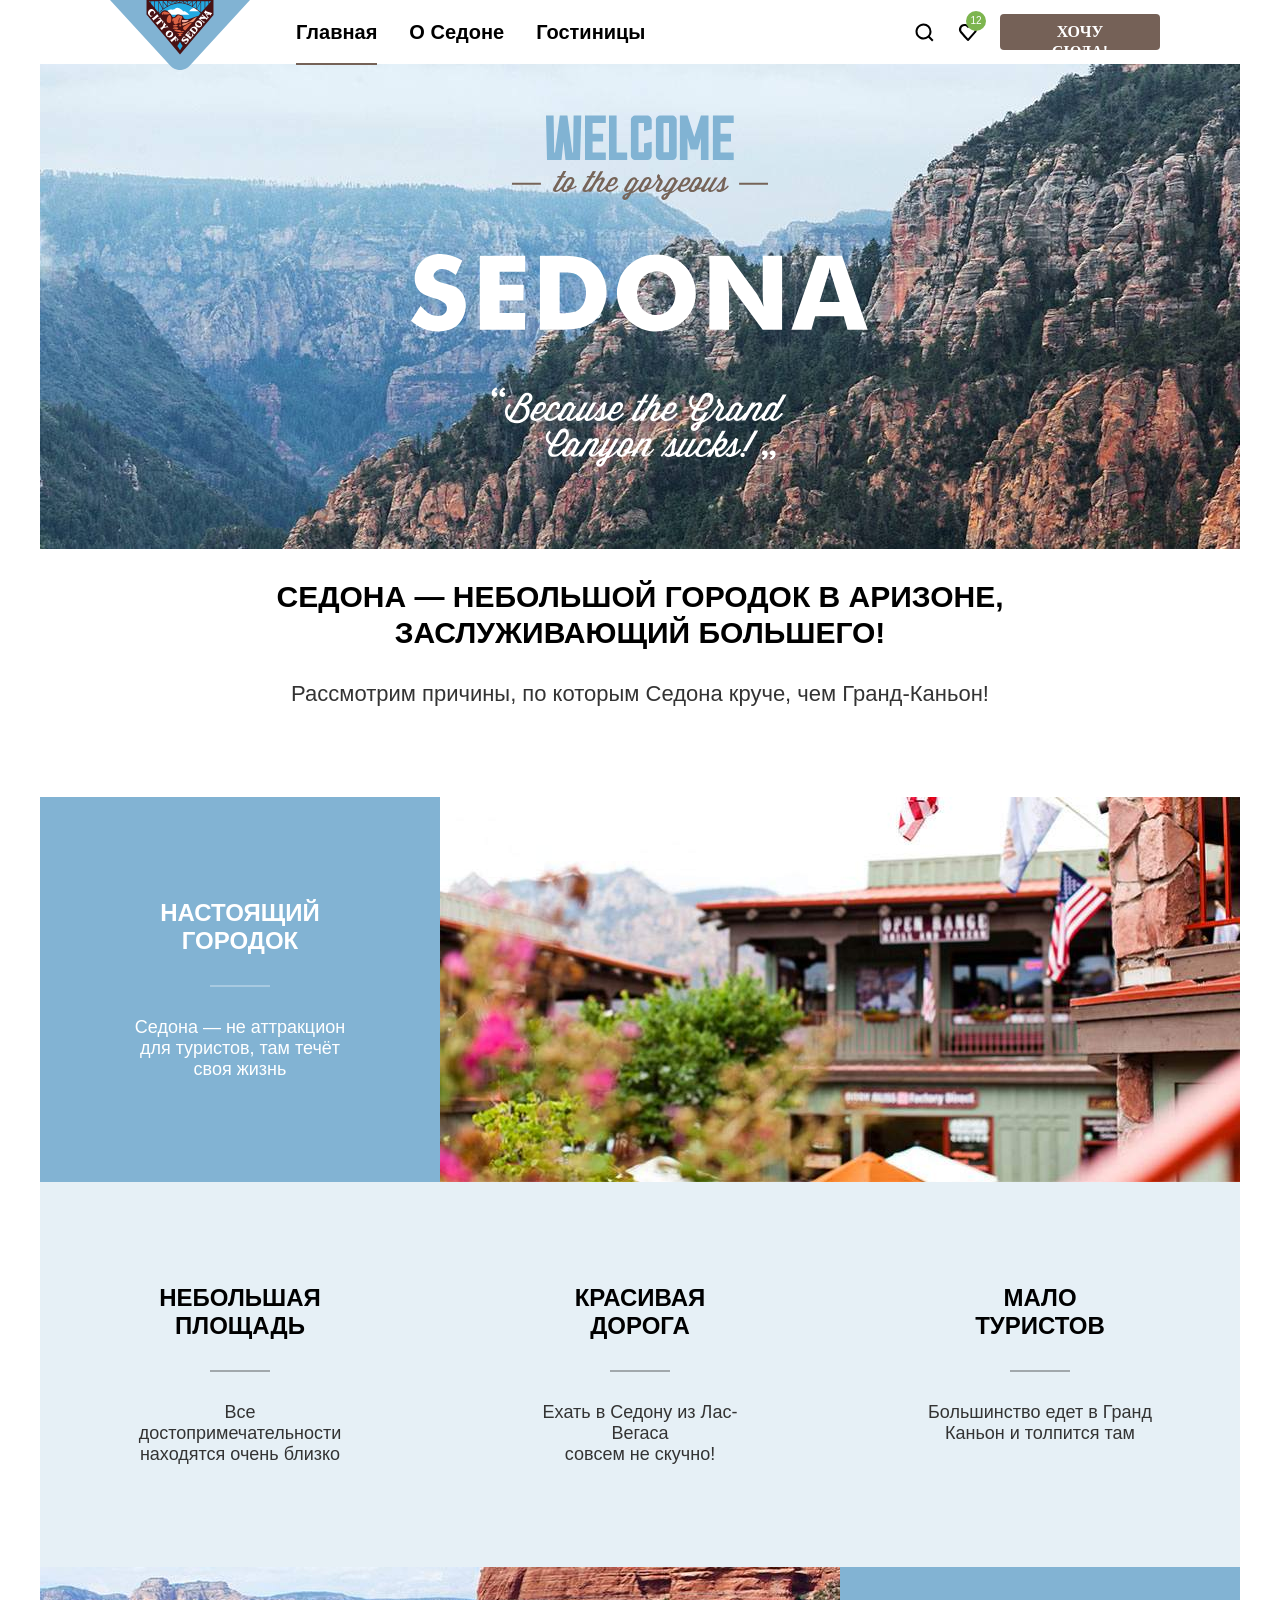
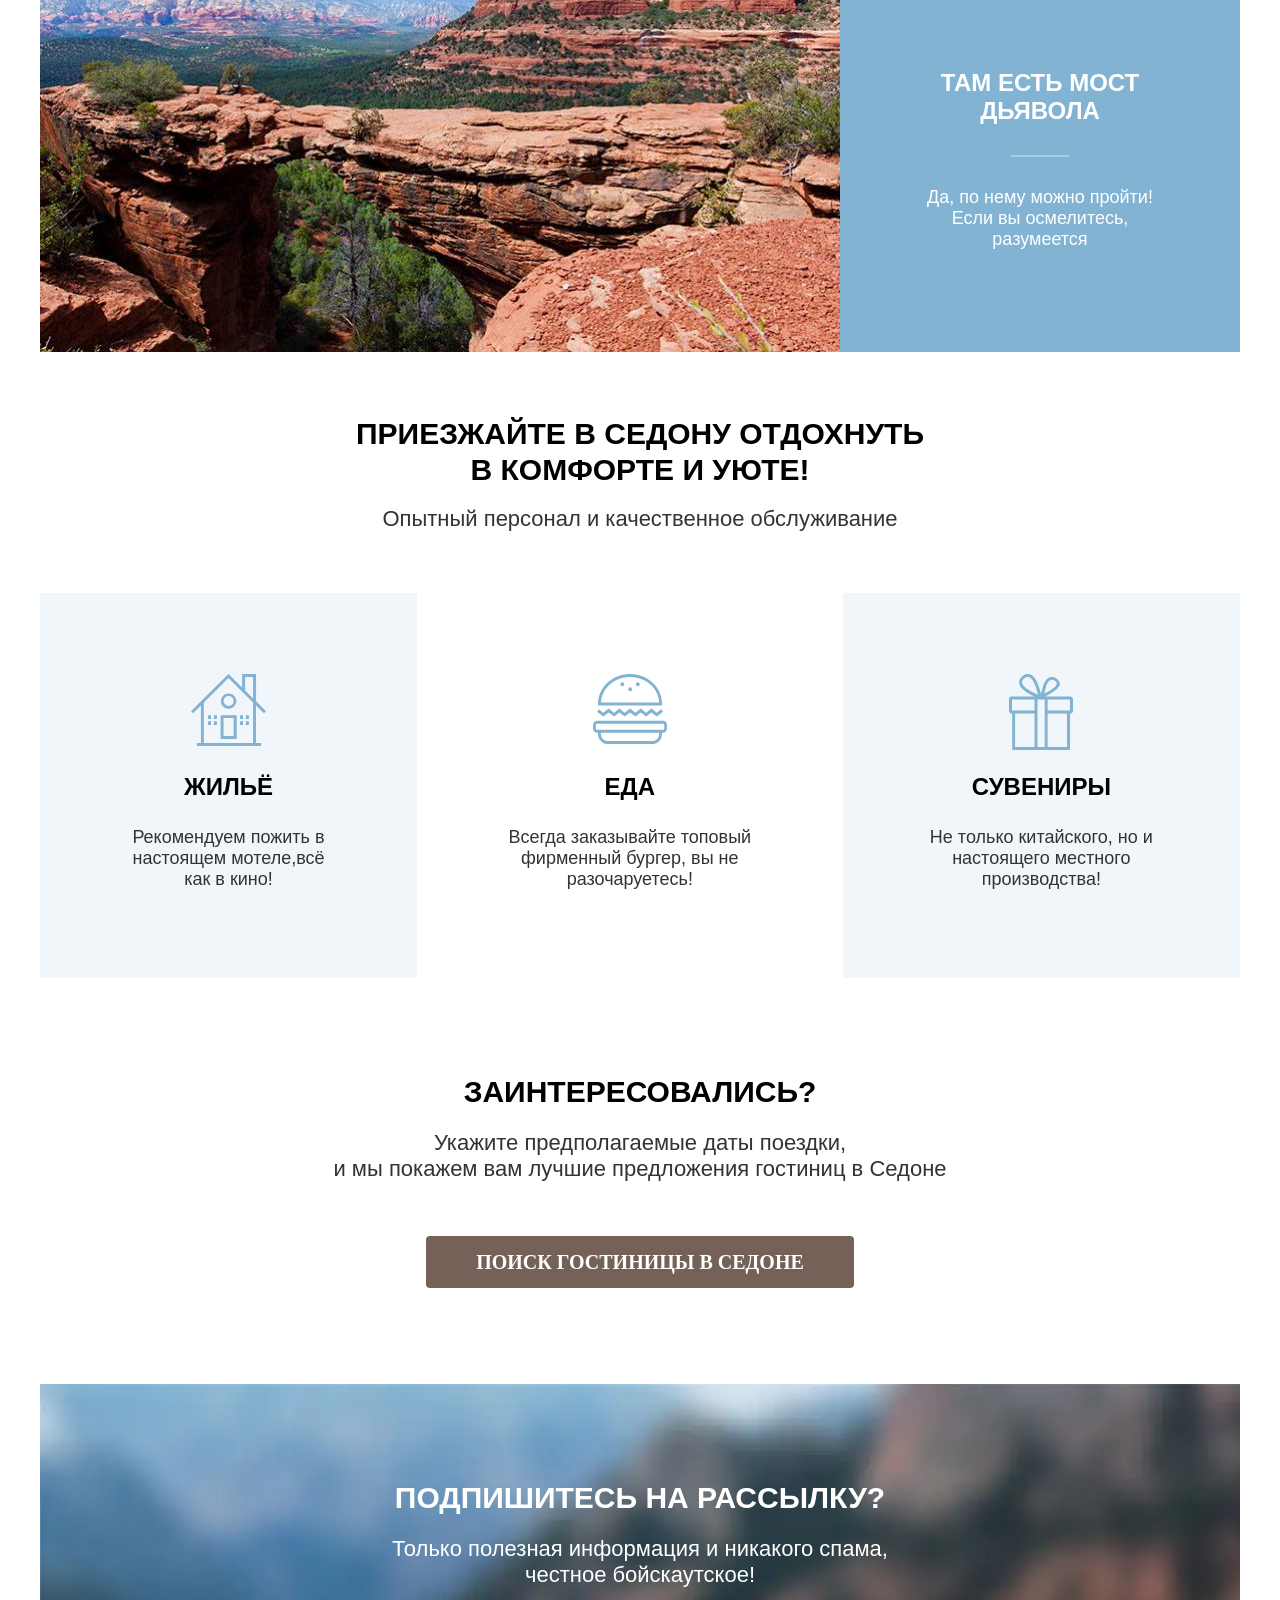
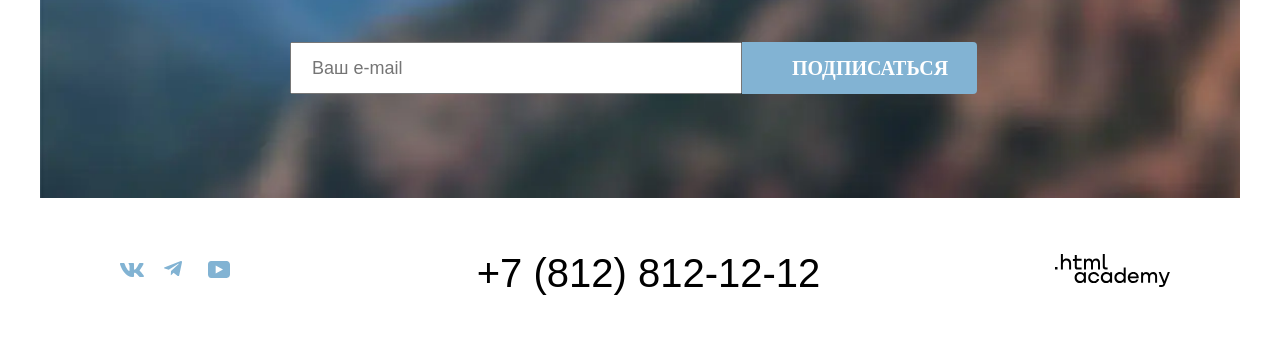
==== commit 9dc5ee51: "Add files via upload" ====
--- a/index.html
+++ b/index.html
@@ -147,7 +147,8 @@
           <h2 class="interested-title">Заинтересовались?</h2>
           <p class="interested-text">Укажите предполагаемые даты поездки,<br>и мы покажем вам лучшие предложения
             гостиниц в Седоне</p>
-          <button class="button button-search" type="button">Поиск гостиницы в Седоне</button>
+          <button class="button button-search" type="button" onclick="window.modal.showModal()">Поиск гостиницы в
+            Седоне</button>
         </section>
 
 
@@ -215,70 +216,74 @@
 
     <!-- Модельное окно -->
   </body>
-
-  <div class="modal-container">
-    <div class="modal modal-auth">
-      <header class="modal__header">
-        <h2 class="modal-title">Поиск гостинницы в Седоне</h2>
-        <button class="modal-close-button" type="button">
-
-          <span class="visually-hidden">Закрыть</span>
-        </button>
-      </header>
-
-      <form class="modal-form form" action="https://echo.htmlacademy.ru/" method="post">
-        <div class="modal-date">
-          <label class="modal-label-text" for="check-in-date">Дата заезда:</label>
-          <input class="modal-input modal-input-date" type="text" id="check-in-date" name="check-in-date"
-            value="27 апреля 2020" placeholder="Выберите дату" required>
-          <p class="message error-message">Мы не можем отправить вас в прошлое.</p>
-        </div>
-
-        <div class="modal-date">
-          <label class="modal-label-text" for="check-out-date">Дата выезда:</label>
-          <input class="modal-input modal-input-date" type="text" id="check-out-date" name="check-out-date"
-            value="1 сентября 2023" placeholder="Выберите дату" required>
-          <p class="message">На эти даты есть свободные номера.Пока есть.</p>
-        </div>
-
-        <div class="modal-people">
-          <div class="modal-label modal-label-counter">
+  <dialog class="modal-dialog" data-test="modal" id="modal" aria-labelledby="modal-name">
+    <div class="modal-container">
+      <div class="modal modal-auth">
+        <header class="modal-header">
+          <h2 class="modal-title">Поиск гостинницы в Седоне</h2>
+          <button class="modal-close-button" type="button" onclick="window.modal.close()">
+            <span class="visually-hidden">Закрыть</span>
+          </button>
+        </header>
+
+        <form class="modal-form form" action="https://echo.htmlacademy.ru/" method="post">
+          <div class="modal-date">
+            <label class="modal-label-text" for="check-in-date">Дата заезда:</label>
+            <input class="modal-input modal-input-date" type="text" id="check-in-date" name="check-in-date"
+              value="27 апреля 2020" placeholder="Выберите дату" required>
+            <p class="message error-message">Мы не можем отправить вас в прошлое.</p>
+          </div>
+
+          <div class="modal-date">
+            <label class="modal-label-text" for="check-out-date">Дата выезда:</label>
+            <input class="modal-input modal-input-date" type="text" id="check-out-date" name="check-out-date"
+              value="1 сентября 2023" placeholder="Выберите дату" required>
+            <p class="message">На эти даты есть свободные номера.Пока есть.</p>
+          </div>
+
+          <div class="modal-people">
             <label class="modal-label-text modal-text" for="adults-count">Взрослые:</label>
-            <button type="button" class="modal-counter-button modal-counter-min">
-              <span class="visually-hidden">Уменьшить количество гостей</span>
-            </button>
-            <input class="modal-input modal-input-counter modal-input-people" type="number" name="adults-count"
-              id="adults-count" value="2" min="1" max="99" required>
-            <button type="button" class="modal-counter-button modal-counter-plus" for="adults-count">
-              <span class="visually-hidden">Увеличить количество гостей</span>
-            </button>
-          </div>
-
-          <div class="modal-label modal-label-counter">
-            <div class="kids-wrapper">
+            <div class="modal-label">
+              <button type="button" class="modal-counter-button modal-counter-min">
+                <span class="visually-hidden">Уменьшить количество гостей</span>
+              </button>
+              <input class="modal-input modal-input-counter modal-input-people" type="number" name="adults-count"
+                id="adults-count" value="2" min="1" max="99" required>
+              <button type="button" class="modal-counter-button modal-counter-plus" for="adults-count">
+                <span class="visually-hidden">Увеличить количество гостей</span>
+              </button>
+            </div>
+
+
+            <div class="modal-label modal-kids">
               <label class="modal-label-text modal-text text-kids" for="kids-count">Дети:</label>
-              <button type="button" class="modal-kids-count-inform inform"></button>
-              <span class="visually-hidden">Информация о детях</span>
-              <span class="info-text">Укажите количество детей, которые будут c вами, возраст которых от 6 до 18 лет.
-                Дети до 6 лет размещаются бесплатно.</span>
-          </div>
-       <div class="modal-label modal-label-counter">
-            <button type="button" class="modal-counter-button modal-counter-min">
-              <span class="visually-hidden">Уменьшить количество детей</span>
-            </button>
-            <input class="modal-input modal-input-counter modal-input-people" type="number" name="kids-count" id="kids-count" value="2"
-              min="0" max="99" required>
-            <button type="button" class="modal-counter-button modal-counter-plus" for="kids-count">
-              <span class="visually-hidden">Увеличить количество детей</span>
-            </button>
-          </div>
-        </div>
-         </div>
-
-        <button class="find-button" type="submit">Найти</button>
-
-      </form>
+              <div class="modal-label modal-tooltip">
+                <button type="button" class="tooltip-button" aria-labrlledby="tooltip-label"></button>
+                <span class="visually-hidden">Информация о детях</span>
+                <span class="info-text" role="tooltip" id="tooltip-label">Укажите количество детей, которые будут c
+                  вами,
+                  возраст которых от 6 до 18 лет.
+                  Дети до 6 лет размещаются бесплатно.</span>
+              </div>
+              <div class="modal-label">
+                <button type="button" class="modal-counter-button modal-counter-min">
+                  <span class="visually-hidden">Уменьшить количество детей</span>
+                </button>
+                <input class="modal-input modal-input-counter modal-input-people" type="number" name="kids-count"
+                  id="kids-count" value="2" min="0" max="99" required>
+                <button type="button" class="modal-counter-button modal-counter-plus" for="kids-count">
+                  <span class="visually-hidden">Увеличить количество детей</span>
+                </button>
+              </div>
+              </div>
+            </div>
+
+
+            <button class="find-button" type="submit">Найти</button>
+
+        </form>
+      </div>
     </div>
-  </div>
+  </dialog>
 
 </html>
--- a/styles/styles.css
+++ b/styles/styles.css
@@ -1483,6 +1483,12 @@
   background-color: rgba(242, 242, 242, 0.8);
 }
 
+/*
+.modal-container-close {
+  display: none;
+}
+ */
+
 .modal {
   position: relative;
   margin: auto;
@@ -1538,14 +1544,11 @@
 
 
 .modal-label-text {
-  display: block;
-  width: 123px;
   font-size: 20px;
   line-height: 24px;
   font-weight: 700;
   text-transform: capitalize;
   padding: 12px 0;
-  grid-row: 1/3;
 }
 
 .modal-input {
@@ -1559,6 +1562,7 @@
   border-radius: 4px;
   padding: 12px 20px;
   width: 31px;
+
 
 }
 
@@ -1591,13 +1595,6 @@
 
 }
 
-.info-text {
-  font-size: 16px;
-  line-height: 20px;
-  background-color: #333333;
-  color: #ffffff;
-  display: none;
-}
 
 .find-button {
   display: block;
@@ -1622,15 +1619,13 @@
 }
 
 .modal-people {
-  display: flex;
-  justify-content: space-between;
-  gap: 88px;
+   display: flex;
+
 
 }
 
 .modal-label {
   display: flex;
-
 }
 
 
@@ -1640,67 +1635,121 @@
   height: 48px;
   padding: 14px 10px;
   border: none;
-
-}
+  cursor: pointer;
+
+}
+
 .modal-counter-min {
   border-radius: 4px 0 0 4px;
 }
+
 .modal-counter-plus {
- border-radius: 0 4px 4px 0;
-
-}
+  border-radius: 0 4px 4px 0;
+
+}
+
 .modal-counter-min::before {
+  display: block;
   content: "";
   background-image: url("../images/min.svg");
-  background-color: rgba(17, 97, 87, 0.3);
-  background-repeat: no-repeat;
+  color: currentColor;
+  opacity: 0.3;
   background-position: center;
   width: 2px;
   height: 14px;
-
-}
-
-
+  transform: rotate(90deg);
+  margin: auto;
+}
+.modal-counter-plus::before{
+ display: block;
+  content: "";
+  background-image: url("../images/max.svg");
+ color: currentColor;
+  opacity: 0.3;
+  background-position: center;
+  background-repeat: no-repeat;
+  width: 14px;
+  height: 14px;
+  margin: auto;
+
+}
 .modal-input-people {
   width: 31px;
   height: 48px;
   list-style: none;
 }
 
-.inform {
+
+.tooltip {
+  display: block;
+  position: relative;
+  margin: 0;
+}
+
+.info-text {
+  display: block;
+  font-size: 16px;
+  line-height: 20px;
+  background-color: #333333;
+  color: #ffffff;
+  width: 256px;
+ padding: 20px 22px 23px 22px;
+ transform: translateX(-50%);
+border-radius: 10px;
+text-align: initial;
+visibility: hidden;
+opacity: 0;
+}
+
+.tooltip-text::before {
+  content: "";
+  display: block;
+  position: absolute;
+  top: -9px;
+  left: 50%;
+  width: 0;
+  height: 0;
+  border: 10px solid #333333;
+  border-left-color: transparent;
+  border-right-color: transparent;
+  border-top-style: none;
+  transform: translateX(-50%);
+}
+
+
+
+.tooltip-button {
   display: block;
   background-color: #83B3D3;
   border-radius: 50%;
   width: 26px;
   height: 26px;
   border: none;
+  background-image: url("../images/!.svg");
+  background-position: center;
   background-repeat: no-repeat;
-  background-position: center;
-
-
-}
-
-/* не вставляется
-.inform::before {
-  content: "";
-  background-image: url("../images/kidsitem.svg");
-
-    width: 20px;
-    height: 20px;
-    background-color: #ffffff;
-}
-
- иконка */
-
-
-.text-kids {
-  width: 65px;
-
-}
-
-.kids-wrapper {
-  display: flex;
-  padding-right: 36px;
+  padding: 3px;
+  margin-left: 10px;
+  margin-right: 46px;
+
+}
+
+.tooltip-button:hover {
+  background-color: var(--button-light-hover);
+}
+
+.tooltip-button:hover + .tooltip-text,
+.tooltip-button:focus-visible + .tooltip-text {
+  display: block;
+}
+
+.tooltip-button:focus-visible {
+  background-color: var(--button-light-hover);
+  outline: var(--browser-outline);
+}
+
+.tooltip-button:active {
+  background-color: var(--button-light);
 }
 
 .find-button {
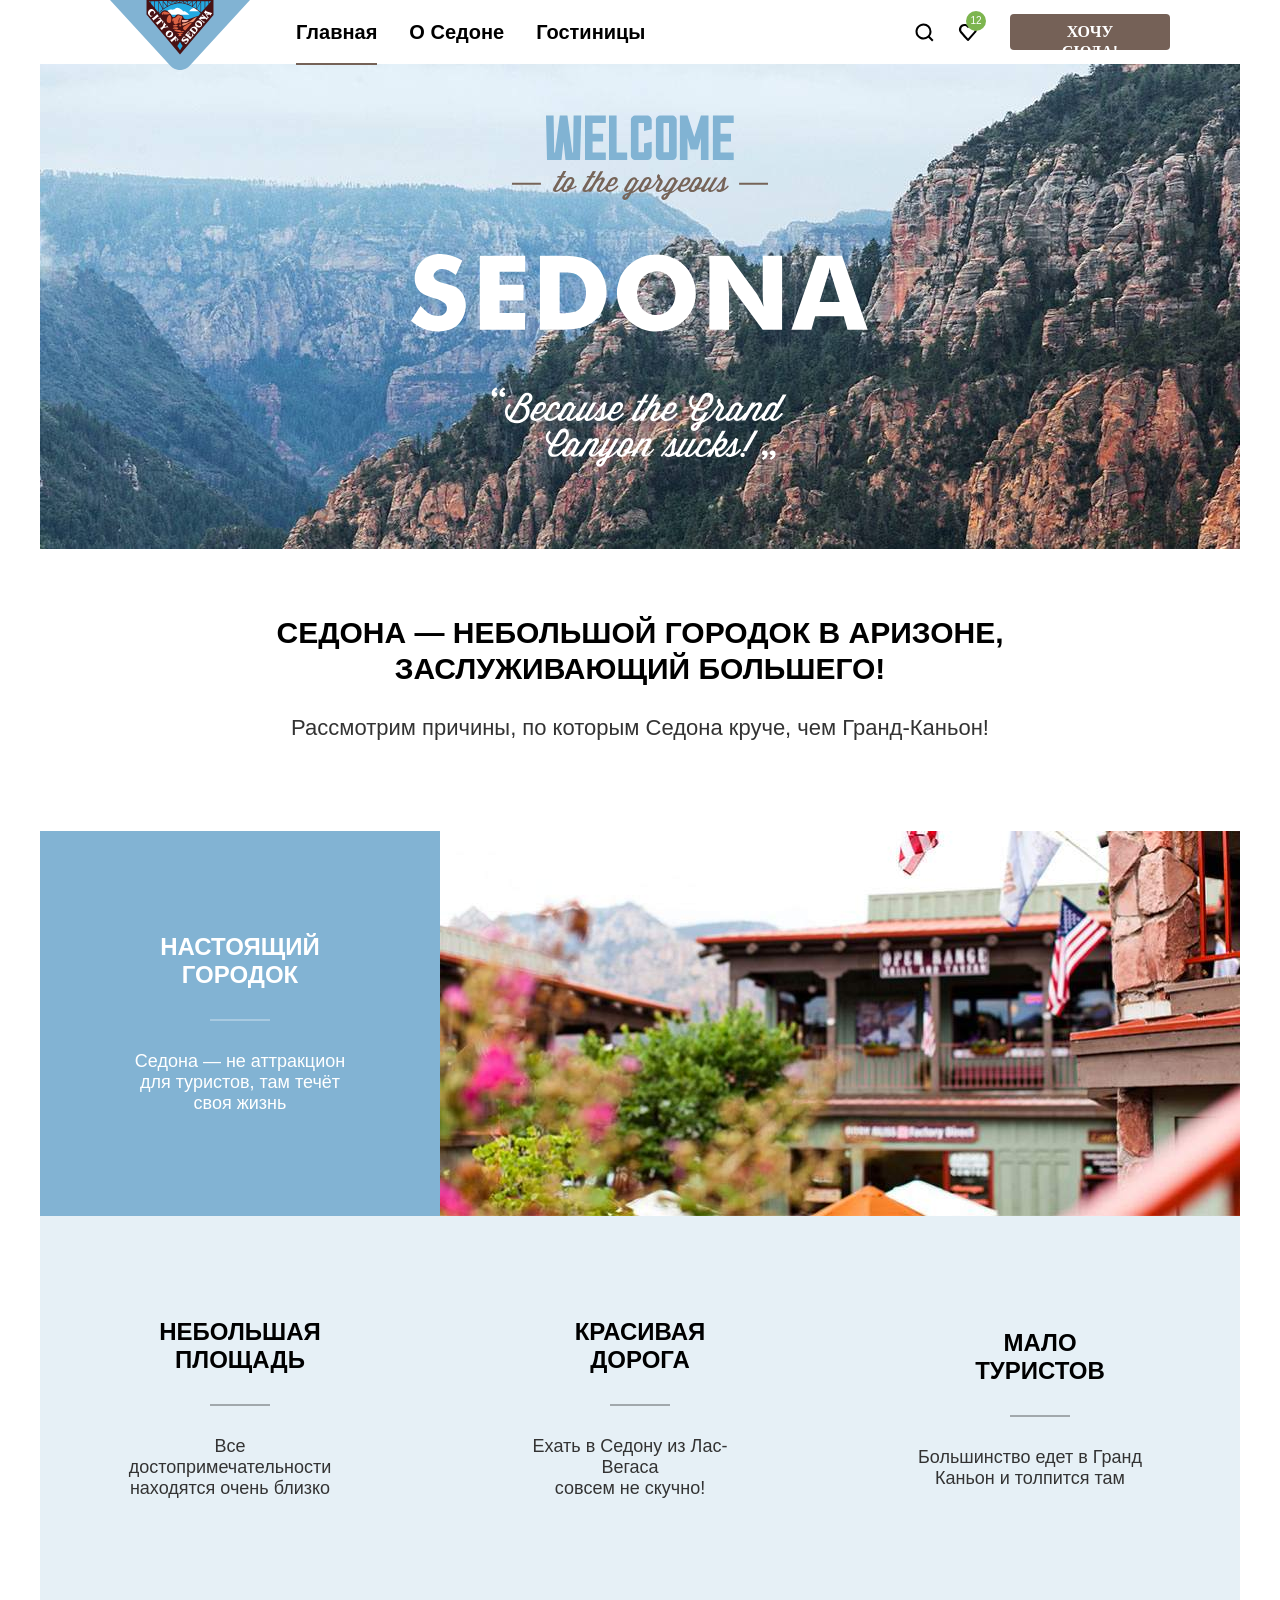
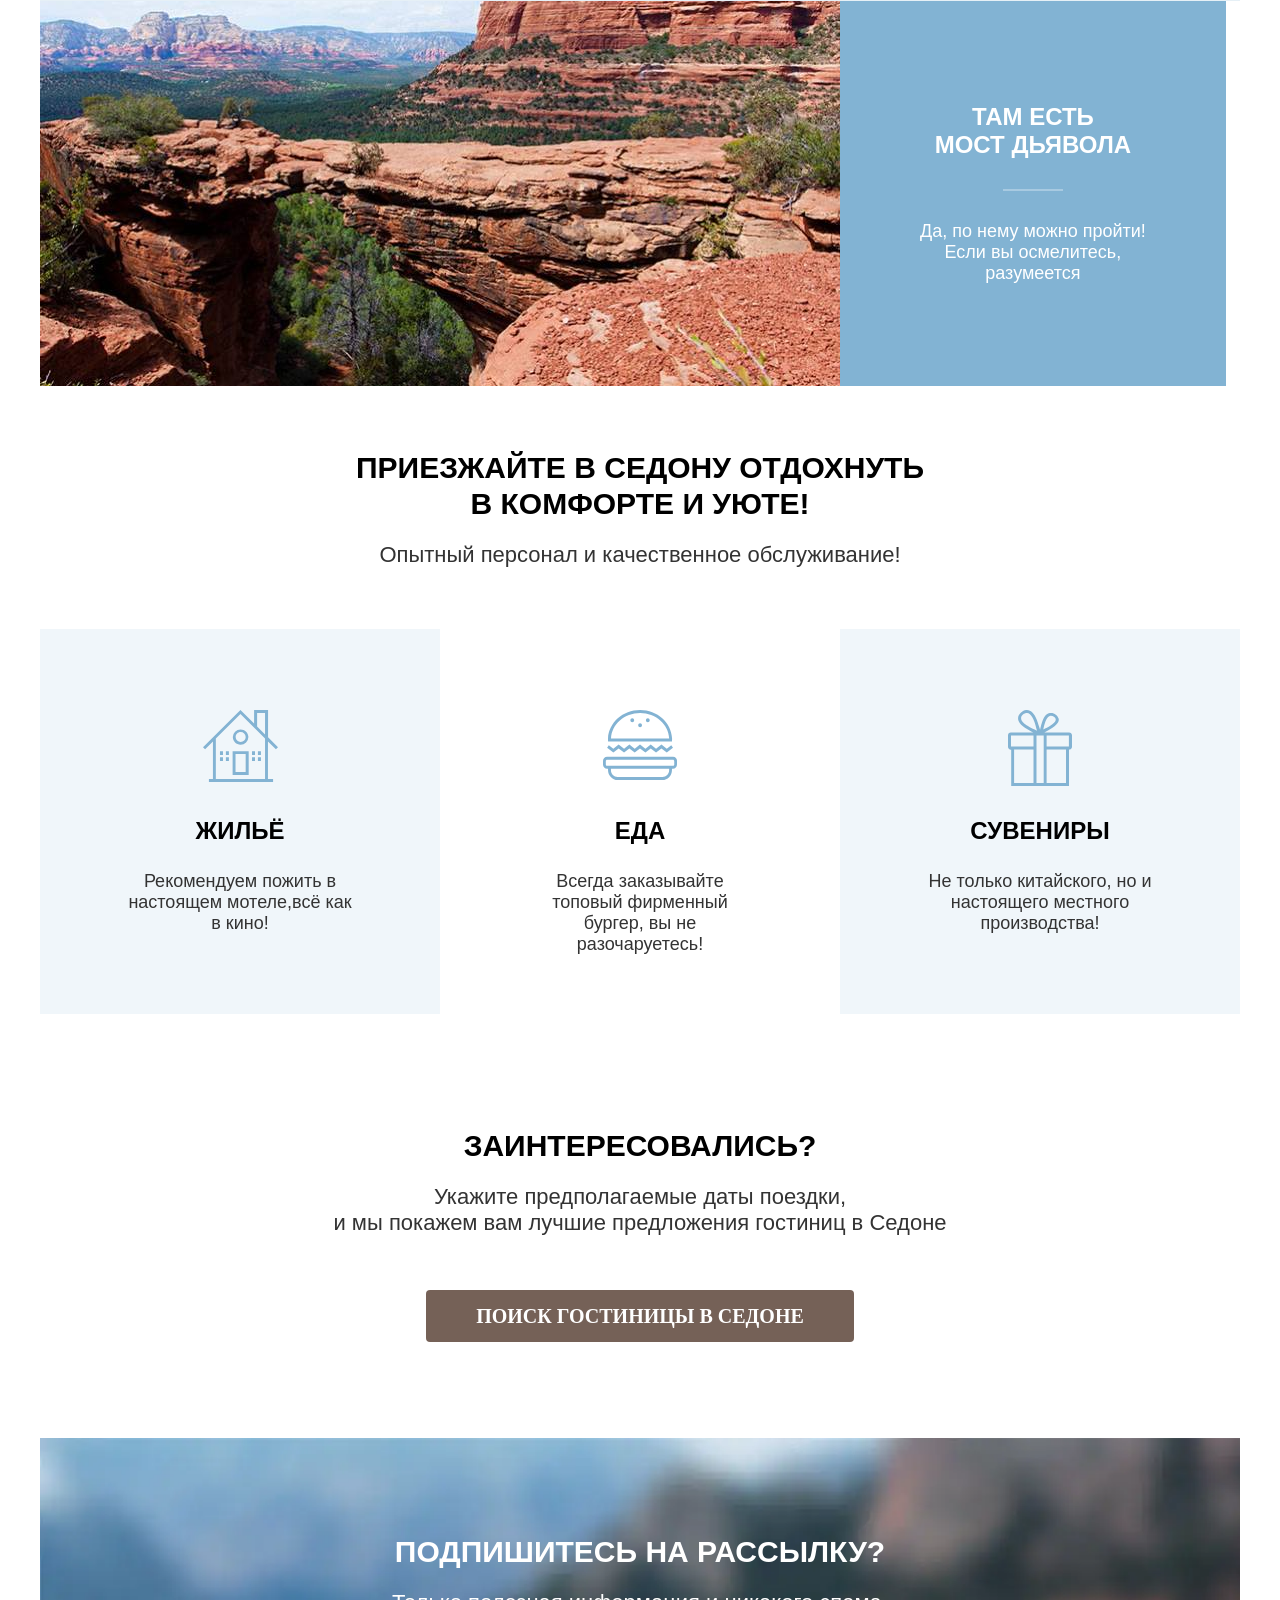
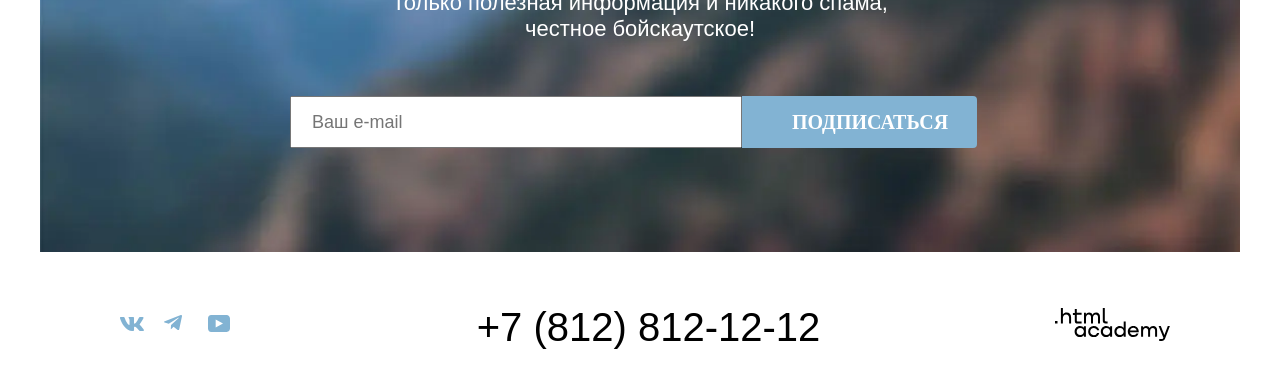
==== commit 560dbd05: "Add files via upload" ====
--- a/index.html
+++ b/index.html
@@ -82,30 +82,30 @@
             </li>
 
             <li class="advantages-item-sedona">
-              <div class="advantages-wrapper">
-                <h3 class="advantages-sedona">Небольшая площадь</h3>
+
+                <h3 class="advantages-sedona">Небольшая <br> площадь</h3>
                 <p class="advantages-description">Все достопримечательности<br>находятся очень близко</p>
-              </div>
+
             </li>
             <li class="advantages-item-sedona">
-              <div class="advantages-wrapper">
+
                 <h3 class="advantages-sedona">Красивая<br>дорога</h3>
                 <p class="advantages-description">Ехать в Седону из Лас-Вегаса<br>совсем не скучно!</p>
-              </div>
+
             </li>
 
             <li class="advantages-item-sedona">
-              <div class="advantages-wrapper">
+
                 <h3 class="advantages-sedona">Мало<br>туристов</h3>
                 <p class="advantages-description">Большинство едет в Гранд<br>Каньон и толпится там</p>
-              </div>
+
             </li>
 
             <li class="advantages-item">
               <img class="advantages-picture" src="images/hillsSedona.jpeg" alt="фото каньона" width="800" height="385">
 
               <div class="advantages-wrapper">
-                <h3 class="advantages-title-sedona">Там есть мост дьявола</h3>
+                <h3 class="advantages-title-sedona">Там есть<br>мост дьявола</h3>
                 <p class="advantages-description-title">Да, по нему можно пройти!<br>Если вы осмелитесь,<br>разумеется
                 </p>
               </div>
@@ -118,7 +118,7 @@
         <section class="service">
           <h2 class="visually-hidden">Сервис в Седоне</h2>
           <p class="title-call">Приезжайте в Седону отдохнуть<br>в комфорте и уюте!</p>
-          <p class="description-call">Опытный персонал и качественное обслуживание</p>
+          <p class="description-call">Опытный персонал и качественное обслуживание!</p>
           <ul class="recommend-list">
             <li class="recommend-item recommend-home">
 
@@ -215,75 +215,71 @@
     </div>
 
     <!-- Модельное окно -->
-  </body>
+
   <dialog class="modal-dialog" data-test="modal" id="modal" aria-labelledby="modal-name">
-    <div class="modal-container">
-      <div class="modal modal-auth">
-        <header class="modal-header">
-          <h2 class="modal-title">Поиск гостинницы в Седоне</h2>
-          <button class="modal-close-button" type="button" onclick="window.modal.close()">
-            <span class="visually-hidden">Закрыть</span>
-          </button>
-        </header>
-
-        <form class="modal-form form" action="https://echo.htmlacademy.ru/" method="post">
-          <div class="modal-date">
-            <label class="modal-label-text" for="check-in-date">Дата заезда:</label>
-            <input class="modal-input modal-input-date" type="text" id="check-in-date" name="check-in-date"
-              value="27 апреля 2020" placeholder="Выберите дату" required>
-            <p class="message error-message">Мы не можем отправить вас в прошлое.</p>
+
+      <header class="modal-header">
+        <h2 class="modal-title" id="modal-name">Поиск гостинницы в Седоне</h2>
+        <button class="modal-close-button" type="button" onclick="window.modal.close()">
+          <span class="visually-hidden">Закрыть</span>
+        </button>
+      </header>
+
+      <form class="modal-form form" action="https://echo.htmlacademy.ru/" method="post">
+        <div class="modal-date">
+          <label class="modal-label-text" for="check-in-date">Дата заезда:</label>
+          <input class="modal-input modal-input-date" type="text" id="check-in-date" name="check-in-date"
+            value="27 апреля 2020" placeholder="Укажите дату" required>
+          <p class="message error-message">Мы не можем отправить вас в прошлое.</p>
+        </div>
+
+        <div class="modal-date">
+          <label class="modal-label-text" for="check-out-date">Дата выезда:</label>
+          <input class="modal-input modal-input-date" type="text" id="check-out-date" name="check-out-date"
+            value="1 сентября 2023" placeholder="Укажите дату" required>
+          <p class="message">На эти даты есть свободные номера.Пока есть.</p>
+        </div>
+
+        <div class="modal-people">
+          <div class="modal-label">
+            <label class="modal-label-text modal-text" for="adults-count">Взрослые:</label>
+            <button type="button" class="modal-counter-button modal-counter-min">
+              <span class="visually-hidden">Уменьшить количество гостей</span>
+            </button>
+            <input class="modal-input modal-input-counter modal-input-people" type="number" name="adults-count"
+              id="adults-count" value="2" min="1" max="99" required>
+            <button type="button" class="modal-counter-button modal-counter-plus">
+              <span class="visually-hidden">Увеличить количество гостей</span>
+            </button>
           </div>
 
-          <div class="modal-date">
-            <label class="modal-label-text" for="check-out-date">Дата выезда:</label>
-            <input class="modal-input modal-input-date" type="text" id="check-out-date" name="check-out-date"
-              value="1 сентября 2023" placeholder="Выберите дату" required>
-            <p class="message">На эти даты есть свободные номера.Пока есть.</p>
-          </div>
-
-          <div class="modal-people">
-            <label class="modal-label-text modal-text" for="adults-count">Взрослые:</label>
+
+          <div class="modal-label modal-kids">
+            <label class="modal-label-text text-kids" for="kids-count">Дети:</label>
+            <div class="modal-label">
+              <button class="tooltip-button" type="button" aria-labelledby="tooltip-label"></button>
+              <span class="info-text" role="tooltip" id="tooltip-label">Укажите количество детей, которые будут c вами,
+                возраст которых от 6 до 18 лет. Дети до 6 лет размещаются бесплатно.</span>
+            </div>
             <div class="modal-label">
               <button type="button" class="modal-counter-button modal-counter-min">
-                <span class="visually-hidden">Уменьшить количество гостей</span>
+                <span class="visually-hidden">Уменьшить количество детей</span>
               </button>
-              <input class="modal-input modal-input-counter modal-input-people" type="number" name="adults-count"
-                id="adults-count" value="2" min="1" max="99" required>
-              <button type="button" class="modal-counter-button modal-counter-plus" for="adults-count">
-                <span class="visually-hidden">Увеличить количество гостей</span>
+              <input class="modal-input modal-input-counter modal-input-people" type="number" name="kids-count"
+                id="kids-count" value="2" min="0" max="99" required>
+              <button type="button" class="modal-counter-button modal-counter-plus">
+                <span class="visually-hidden">Увеличить количество детей</span>
               </button>
             </div>
-
-
-            <div class="modal-label modal-kids">
-              <label class="modal-label-text modal-text text-kids" for="kids-count">Дети:</label>
-              <div class="modal-label modal-tooltip">
-                <button type="button" class="tooltip-button" aria-labrlledby="tooltip-label"></button>
-                <span class="visually-hidden">Информация о детях</span>
-                <span class="info-text" role="tooltip" id="tooltip-label">Укажите количество детей, которые будут c
-                  вами,
-                  возраст которых от 6 до 18 лет.
-                  Дети до 6 лет размещаются бесплатно.</span>
-              </div>
-              <div class="modal-label">
-                <button type="button" class="modal-counter-button modal-counter-min">
-                  <span class="visually-hidden">Уменьшить количество детей</span>
-                </button>
-                <input class="modal-input modal-input-counter modal-input-people" type="number" name="kids-count"
-                  id="kids-count" value="2" min="0" max="99" required>
-                <button type="button" class="modal-counter-button modal-counter-plus" for="kids-count">
-                  <span class="visually-hidden">Увеличить количество детей</span>
-                </button>
-              </div>
-              </div>
-            </div>
-
-
-            <button class="find-button" type="submit">Найти</button>
-
-        </form>
-      </div>
-    </div>
+          </div>
+        </div>
+
+
+        <button class="find-button" type="submit">Найти</button>
+
+      </form>
+
+
   </dialog>
-
+ </body>
 </html>
--- a/styles/styles.css
+++ b/styles/styles.css
@@ -244,7 +244,6 @@
   width: 160px;
   height: 36px;
   padding: 8px 34px;
-  margin: 0 auto;
   border-radius: 4px;
   margin-left: auto;
 
@@ -273,9 +272,10 @@
   display: block;
   color: #ffffff;
   background-color: #253239;
-  background-image: url("../images/mainpic.jpeg");
-  background-size: cover;
+  background-image: url("../images/indexmain.svg"), url("../images/mainpic.jpeg");
+  background-size: 100% auto, cover;
   background-repeat: no-repeat;
+  background-position: bottom, center;
   text-align: center;
   padding: 51px 0 82px;
   margin: 0 auto;
@@ -284,6 +284,10 @@
 
 /*Список преимуществ*/
 
+.advantages {
+
+  padding-top: 36px;
+}
 
 .advantages-title {
   font-size: 30px;
@@ -291,6 +295,7 @@
   font-weight: 700;
   text-transform: uppercase;
   text-align: center;
+  margin-bottom: 28px;
 }
 
 
@@ -302,10 +307,11 @@
 }
 
 .advantages-wrapper {
-  width: 400px;
+  max-width: 400px;
   min-height: 385px;
   margin: 0 auto;
-  padding: 102px 85px
+padding: 102px 80px;
+
 }
 
 .advantages-picture {
@@ -332,8 +338,10 @@
   text-align: center;
   text-transform: uppercase;
   width: 400px;
-  height: 385px;
-
+    display: flex;
+    flex-direction: column;
+    justify-content: center;
+    padding: 102px 75px;
 }
 
 .advantages-sedona {
@@ -345,6 +353,7 @@
   text-transform: uppercase;
   margin-bottom: 30px;
   margin-top: 0;
+
 }
 
 
@@ -400,7 +409,8 @@
   line-height: 21px;
   text-align: center;
   text-transform: none;
-  margin: 0 auto;
+  margin: 0;
+  max-width: 230px;
 }
 
 .advantages-description-title {
@@ -423,7 +433,7 @@
   text-transform: uppercase;
   padding: 0;
   margin-top: 64px;
-  margin-bottom: 20px;
+  margin-bottom: 22px;
 }
 
 .description-call {
@@ -440,17 +450,18 @@
 
 
 .recommend-list {
-  display: flex;
-  margin: 0;
+  list-style: none;
+  margin-top: 34px;
   padding: 0;
-  list-style: none;
+  display: flex;
+  align-items: center;
 }
 
 .recommend-item {
   background-color: #83B3D31F;
   height: 385px;
   margin: 0;
-  padding: 81px 85px;
+  padding: 89px 85px;
 
 }
 
@@ -502,6 +513,10 @@
   margin: 0;
   margin-top: 102px;
   margin-bottom: 30px;
+  display: flex;
+  flex-direction: column;
+  justify-content: center;
+width: 230px;
 }
 
 /*Заинтересовались?*/
@@ -1475,32 +1490,30 @@
 
 .modal-container {
   position: fixed;
+  height: 100%;
+  width: 100%;
   top: 0;
   left: 0;
   display: flex;
-  width: 100%;
-  height: 100%;
   background-color: rgba(242, 242, 242, 0.8);
-}
-
-/*
+
+}
+
 .modal-container-close {
   display: none;
 }
- */
-
-.modal {
-  position: relative;
-  margin: auto;
+
+
+.modal-dialog {
+  background-color: #ffffff;
+  border-radius: 30px;
   padding: 64px 70px;
-  background-color: #ffffff;
-}
-
-.modal-auth {
-
-  width: 717px;
-  height: 576px;
-  border-radius: 30px;
+  border: 0;
+}
+
+
+.modal-dialog::backdrop {
+  background-color: rgba(242, 242, 242, 0.8);
 }
 
 
@@ -1519,6 +1532,24 @@
   border-radius: 50%;
 }
 
+.modal-close-button:disabled {
+  opacity: 15%;
+}
+
+.modal-close-button:not(:disabled):hover {
+  background-color: #e5e5e5;
+}
+
+.modal-close-button:not(:disabled):focus {
+  background-color: #e5e5e5;
+
+}
+
+.modal-close-button:not(:disabled):active::before {
+  opacity: 30%;
+}
+
+
 .modal-close-button::before {
   display: block;
   content: "";
@@ -1549,6 +1580,24 @@
   font-weight: 700;
   text-transform: capitalize;
   padding: 12px 0;
+  grid-row: 1 / -1;
+  display: flex;
+  flex-wrap: wrap;
+}
+
+.modal-text {
+  margin-right: 46px;
+  display: flex;
+  flex-wrap: wrap;
+  max-width: 137px;
+  word-break: break-all;
+}
+
+.text-kids {
+  margin-right: 10px;
+  flex-wrap: wrap;
+  max-width: 137px;
+  word-break: break-all;
 }
 
 .modal-input {
@@ -1563,15 +1612,21 @@
   padding: 12px 20px;
   width: 31px;
 
-
 }
 
 .modal-input-date {
+  background-color: #f2f2f2;
   background-image: url("../images/icondate.svg");
   background-repeat: no-repeat;
   background-position: right 20px center;
   padding-right: 50px;
   width: 440px;
+}
+
+.modal-input-counter::-webkit-outer-spin-button,
+::-webkit-inner-spin-button {
+  -webkit-appearance: none;
+  appearance: none;
 }
 
 .message {
@@ -1592,6 +1647,8 @@
   padding-left: 0;
   padding-right: 0;
   text-align: center;
+  -moz-appearance: textfield;
+  appearance: textfield;
 
 }
 
@@ -1606,12 +1663,27 @@
   color: #ffffff;
   border: none;
   border-radius: 10px;
-
-}
+  cursor: pointer;
+}
+
+.find-button:hover {
+  background-color: rgb(104, 163, 202);
+
+}
+
+.find-button:focus {
+  background-color: #68a2ca;
+}
+
+.find-button:active {
+  background-color: rgb(104, 163, 202);
+  color: rgba(255, 255, 255, 0.3);
+}
+
 
 .modal-date {
   display: grid;
-  grid-template-columns: auto 1fr;
+  grid-template-columns: 123px 1fr;
   grid-template-rows: auto 1fr;
   gap: 0 14px;
   min-height: 96px;
@@ -1619,12 +1691,13 @@
 }
 
 .modal-people {
-   display: flex;
-
+  display: flex;
+  justify-content: space-between;
 
 }
 
 .modal-label {
+  position: relative;
   display: flex;
 }
 
@@ -1660,11 +1733,12 @@
   transform: rotate(90deg);
   margin: auto;
 }
-.modal-counter-plus::before{
- display: block;
+
+.modal-counter-plus::before {
+  display: block;
   content: "";
   background-image: url("../images/max.svg");
- color: currentColor;
+  color: currentColor;
   opacity: 0.3;
   background-position: center;
   background-repeat: no-repeat;
@@ -1673,35 +1747,36 @@
   margin: auto;
 
 }
+
 .modal-input-people {
-  width: 31px;
-  height: 48px;
-  list-style: none;
-}
-
-
-.tooltip {
-  display: block;
-  position: relative;
-  margin: 0;
-}
+  line-height: 20px;
+  text-align: center;
+  padding: 12px 0;
+  border-radius: 0;
+
+}
+
+
 
 .info-text {
-  display: block;
-  font-size: 16px;
+  background-color: #333333;
+  position: absolute;
+  top: calc(100%);
+  z-index: 1;
+  left: -115px;
+  box-sizing: border-box;
+  width: 256px;
+  padding: 20px 22px 23px 22px;
+  font-size: 1rem;
   line-height: 20px;
-  background-color: #333333;
-  color: #ffffff;
-  width: 256px;
- padding: 20px 22px 23px 22px;
- transform: translateX(-50%);
-border-radius: 10px;
-text-align: initial;
-visibility: hidden;
-opacity: 0;
-}
-
-.tooltip-text::before {
+  text-align: initial;
+  color: #ffffff;
+  border-radius: 10px;
+  display: none;
+
+}
+
+.info-text::before {
   content: "";
   display: block;
   position: absolute;
@@ -1713,10 +1788,8 @@
   border-left-color: transparent;
   border-right-color: transparent;
   border-top-style: none;
-  transform: translateX(-50%);
-}
-
-
+  transform: translateX(-50%)
+}
 
 .tooltip-button {
   display: block;
@@ -1729,27 +1802,22 @@
   background-position: center;
   background-repeat: no-repeat;
   padding: 3px;
-  margin-left: 10px;
-  margin-right: 46px;
-
+  margin: auto 46px auto 0;
+  cursor: pointer;
 }
 
 .tooltip-button:hover {
-  background-color: var(--button-light-hover);
-}
-
-.tooltip-button:hover + .tooltip-text,
-.tooltip-button:focus-visible + .tooltip-text {
-  display: block;
-}
-
-.tooltip-button:focus-visible {
-  background-color: var(--button-light-hover);
-  outline: var(--browser-outline);
-}
+  background-color: #83B3D3;
+}
+
+.tooltip-button:hover + .info-text,
+.tooltip-button:focus + .info-text {
+  display: block;
+}
+
 
 .tooltip-button:active {
-  background-color: var(--button-light);
+  background-color: #83B3D3;
 }
 
 .find-button {
@@ -1761,6 +1829,6 @@
   text-transform: uppercase;
   width: 577px;
   height: 60px;
-  margin-top: 48px;
+  margin: 48px auto 0;
   padding: 0;
 }
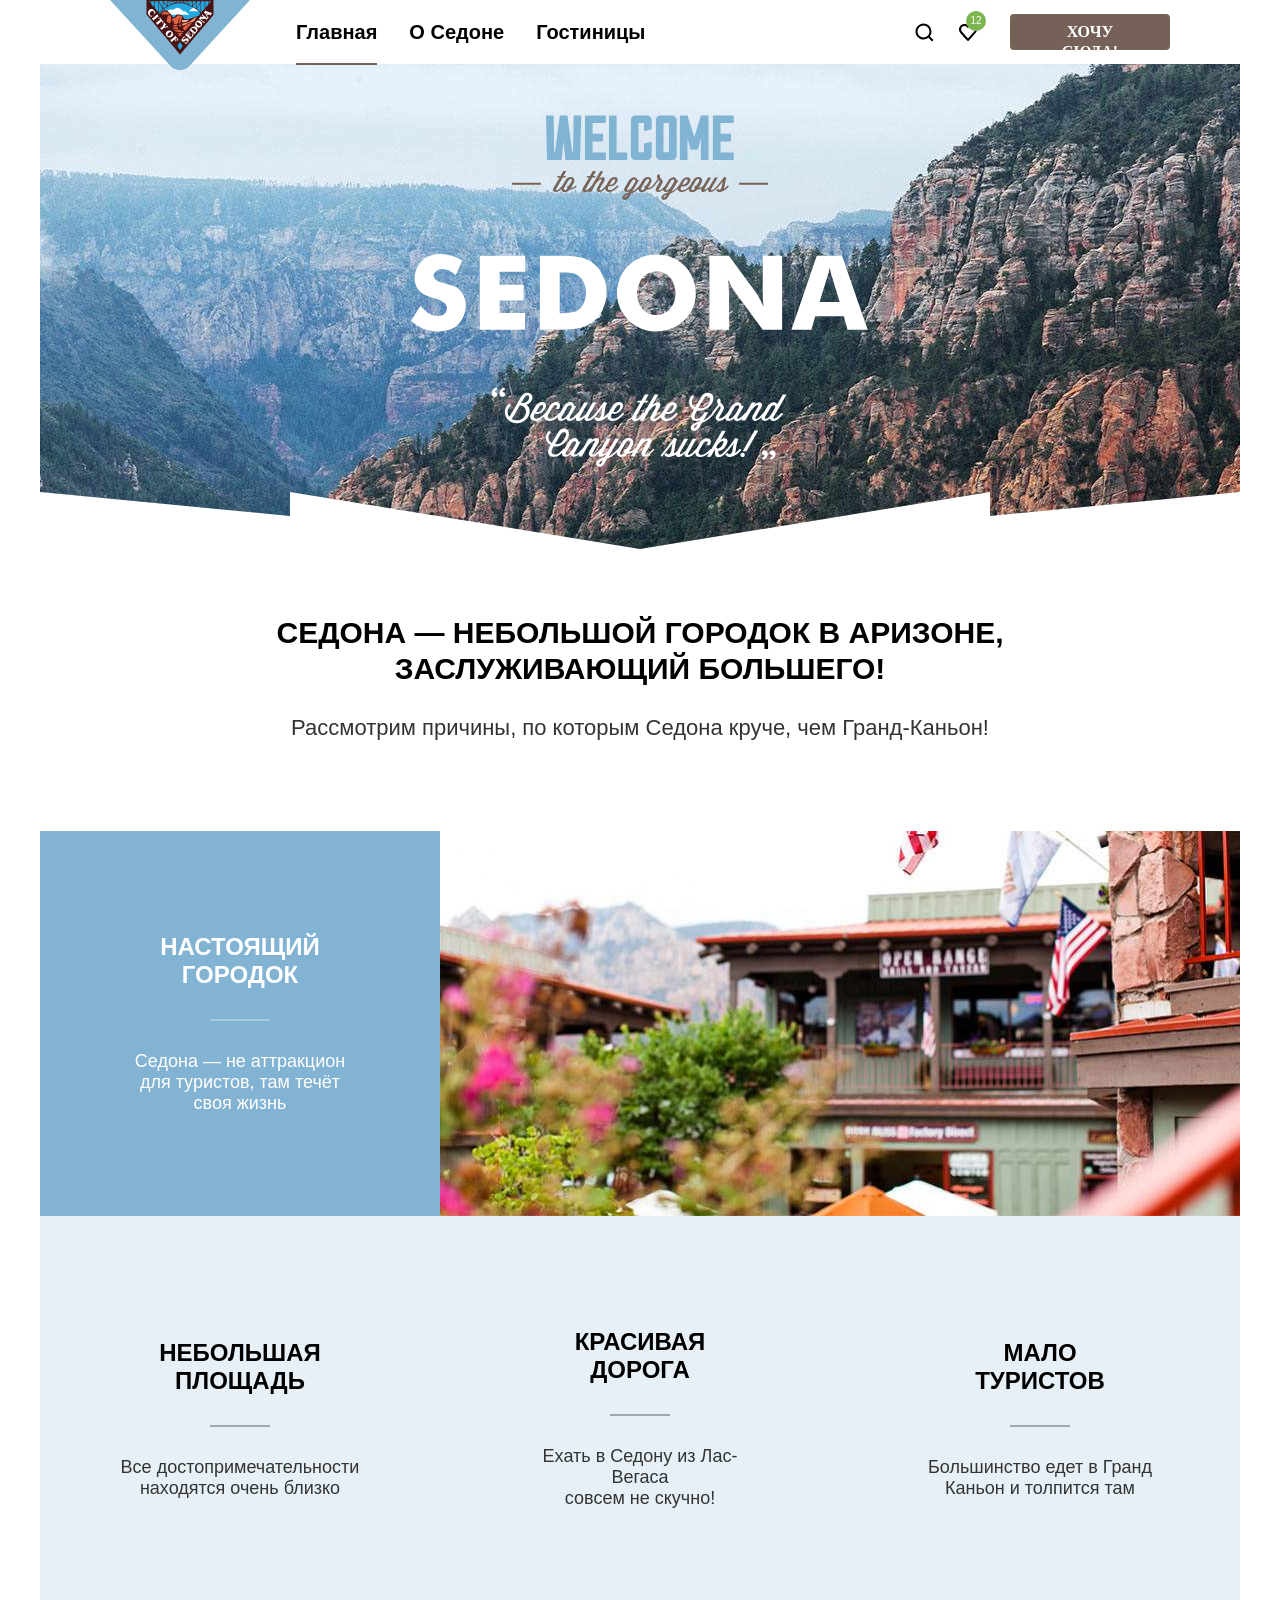
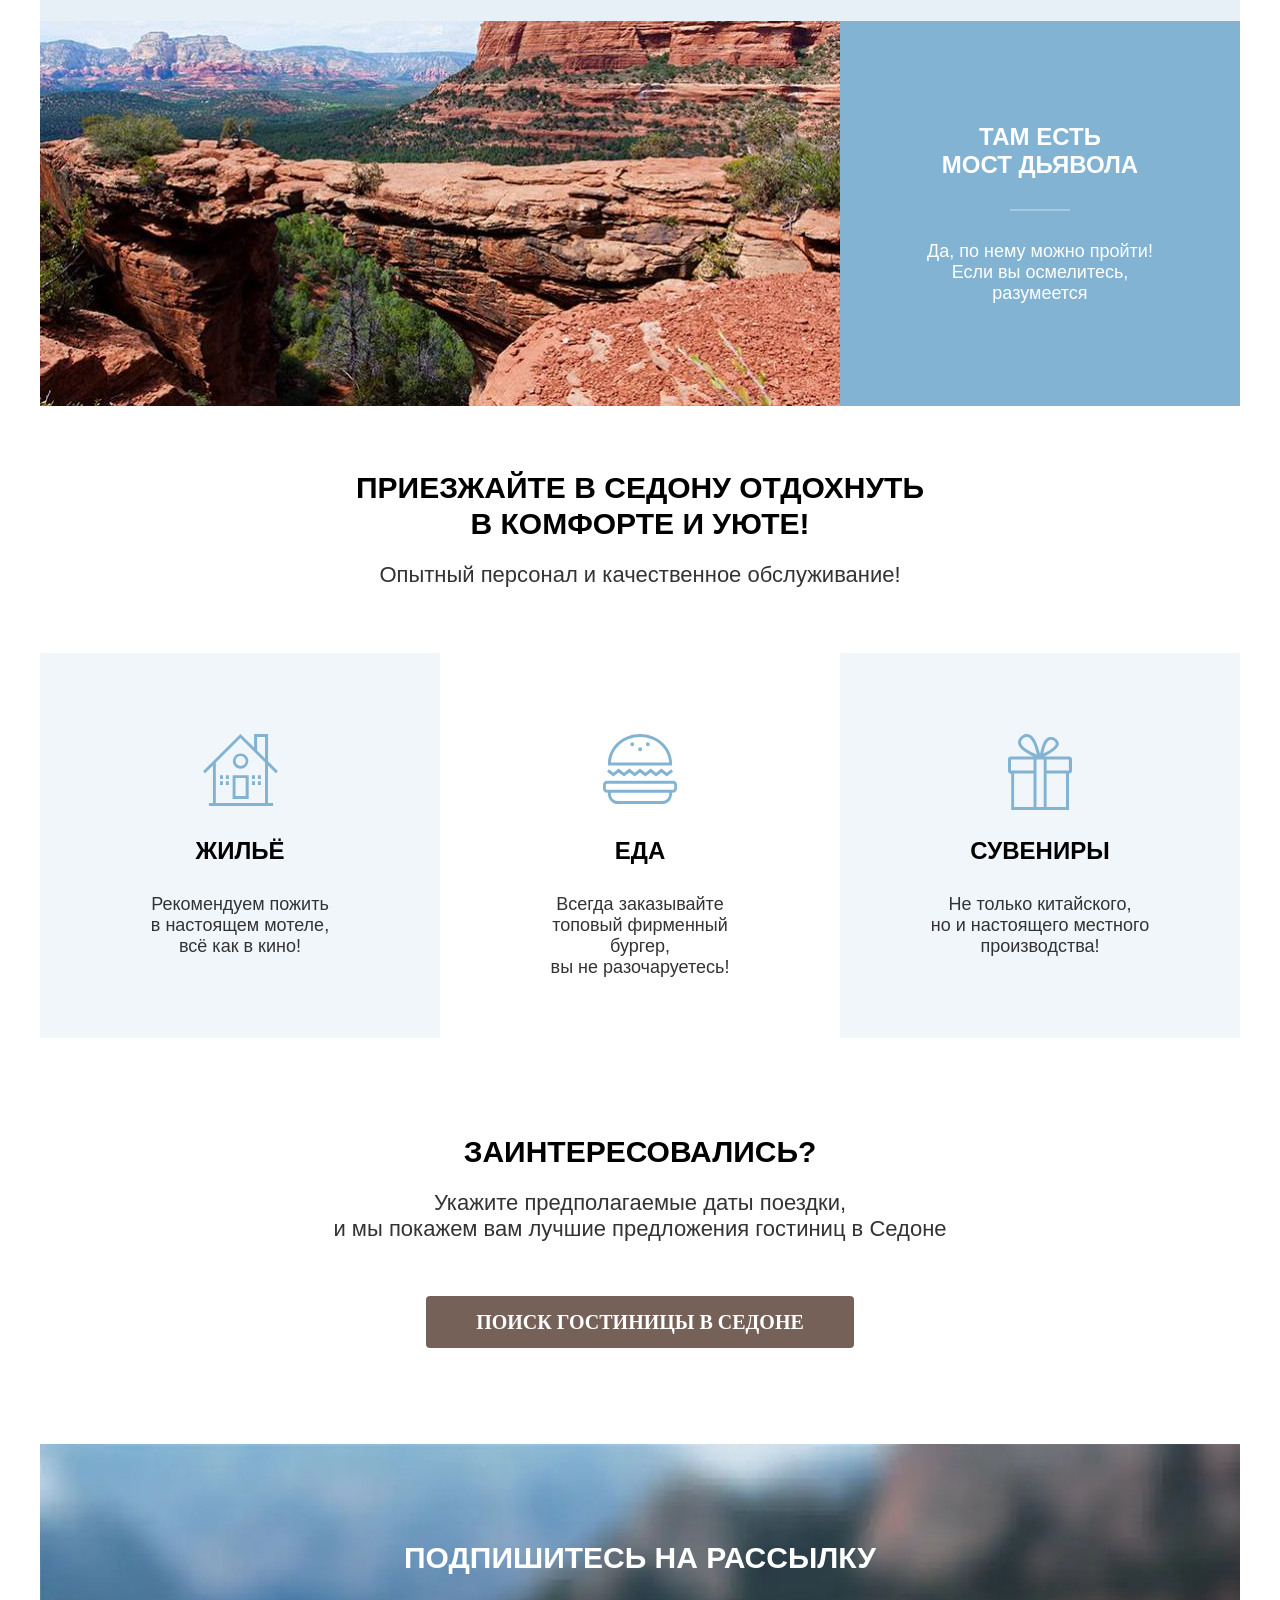
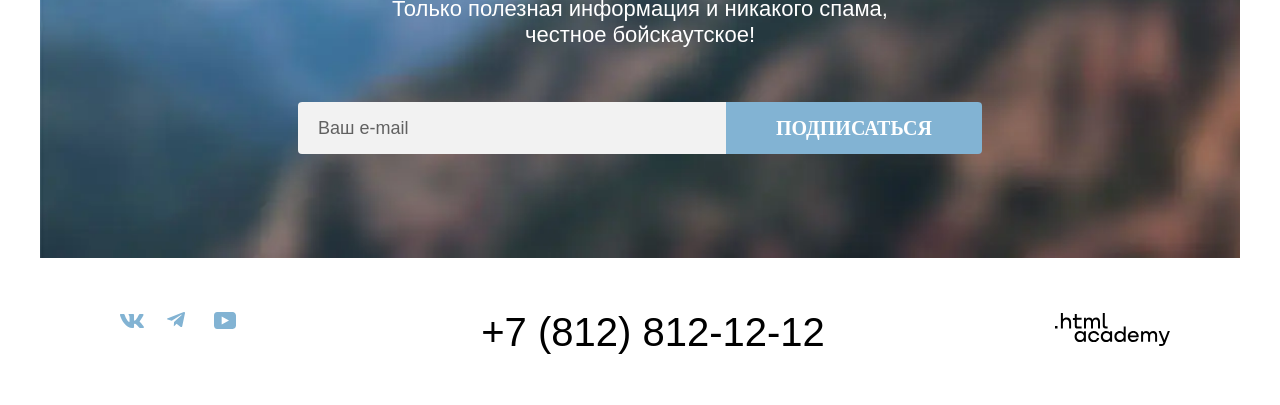
==== commit f96bedc5: "добавляет правки по проекту" ====
--- a/index.html
+++ b/index.html
@@ -123,19 +123,19 @@
             <li class="recommend-item recommend-home">
 
               <h3 class="recommend-item-list">Жильё</h3>
-              <p class="recommend-list-list">Рекомендуем пожить в настоящем мотеле,всё как в кино!</p>
+              <p class="recommend-list-list">Рекомендуем пожить<br>в настоящем мотеле,<br>всё как в кино!</p>
 
             </li>
             <li class="recommend-item item recommend-food">
 
               <h3 class="recommend-item-list">Еда</h3>
-              <p class="recommend-list-list">Всегда заказывайте топовый фирменный бургер, вы не разочаруетесь!</p>
+              <p class="recommend-list-list">Всегда заказывайте<br>топовый фирменный бургер,<br> вы не разочаруетесь!</p>
 
             </li>
             <li class="recommend-item recommend-gift">
 
               <h3 class="recommend-item-list">Сувениры</h3>
-              <p class="recommend-list-list">Не только китайского, но и настоящего местного производства!</p>
+              <p class="recommend-list-list">Не только китайского,<br> но и настоящего местного<br> производства!</p>
 
             </li>
           </ul>
@@ -156,7 +156,7 @@
 
 
         <section class="section-mail section-mail-index">
-          <h2 class="mail-title">Подпишитесь на рассылку?</h2>
+          <h2 class="mail-title">Подпишитесь на рассылку</h2>
           <p class="mail-text mail-text-index">Только полезная информация и никакого спама,<br>честное бойскаутское!</p>
           <form class="subscribe-mail" action="https://echo.htmlacademy.ru/" method="post">
             <label class="visually-hidden" for="newsletter-email">Введите ваш e-mail</label>
--- a/styles/styles.css
+++ b/styles/styles.css
@@ -307,10 +307,10 @@
 }
 
 .advantages-wrapper {
-  max-width: 400px;
+  width: 400px;
   min-height: 385px;
   margin: 0 auto;
-padding: 102px 80px;
+  padding: 102px 80px;
 
 }
 
@@ -338,10 +338,10 @@
   text-align: center;
   text-transform: uppercase;
   width: 400px;
-    display: flex;
-    flex-direction: column;
-    justify-content: center;
-    padding: 102px 75px;
+  display: flex;
+  flex-direction: column;
+  justify-content: center;
+  padding: 112px 75px;
 }
 
 .advantages-sedona {
@@ -410,7 +410,7 @@
   text-align: center;
   text-transform: none;
   margin: 0;
-  max-width: 230px;
+
 }
 
 .advantages-description-title {
@@ -443,7 +443,7 @@
   text-align: center;
   padding: 0;
   margin-top: 0;
-  margin-bottom: 64px;
+  margin-bottom: 68px;
 }
 
 /*список рекомендаций*/
@@ -451,7 +451,7 @@
 
 .recommend-list {
   list-style: none;
-  margin-top: 34px;
+  margin: 0;
   padding: 0;
   display: flex;
   align-items: center;
@@ -461,7 +461,7 @@
   background-color: #83B3D31F;
   height: 385px;
   margin: 0;
-  padding: 89px 85px;
+  padding: 85px 85px;
 
 }
 
@@ -512,11 +512,11 @@
   text-transform: uppercase;
   margin: 0;
   margin-top: 102px;
-  margin-bottom: 30px;
+  margin-bottom: 33px;
   display: flex;
   flex-direction: column;
   justify-content: center;
-width: 230px;
+  width: 230px;
 }
 
 /*Заинтересовались?*/
@@ -649,21 +649,27 @@
   line-height: 36px;
   text-align: center;
   text-transform: uppercase;
-  width: 700px;
+  width: 684px;
 }
 
 .field-email {
 
   padding: 12px 20px;
   font-family: inherit;
-  color: #F2F2F2;
+  background-color: #f2f2f2;
   font-size: 18px;
   line-height: 24px;
-  width: 452px;
+  width: 458px;
   height: 52px;
-}
-
-
+  border-top-left-radius: 4px;
+  border-bottom-left-radius: 4px;
+  border: none;
+}
+
+.field-email::placeholder {
+  opacity: 1;
+color:rgb(0, 0, 0, 0.6)
+}
 
 
 /*КАТАЛОГ*/
@@ -1007,8 +1013,8 @@
   background-size: 47px 40px;
   padding-left: 10px;
   padding-right: 10px;
-  width: 44px;
-  height: 24px;
+  width: 47px;
+  height: 40px;
 
 }
 
@@ -1237,7 +1243,6 @@
   line-height: 36px;
   text-align: center;
   text-transform: uppercase;
-  width: 235px;
   height: 52px;
   padding: 8px 50px;
   border-radius: 0 4px 4px 0;
@@ -1428,7 +1433,7 @@
   display: flex;
   justify-content: space-between;
   padding-bottom: 35px;
-  padding-top: 45px;
+  padding-top: 36px;
   align-items: center;
 
 }
